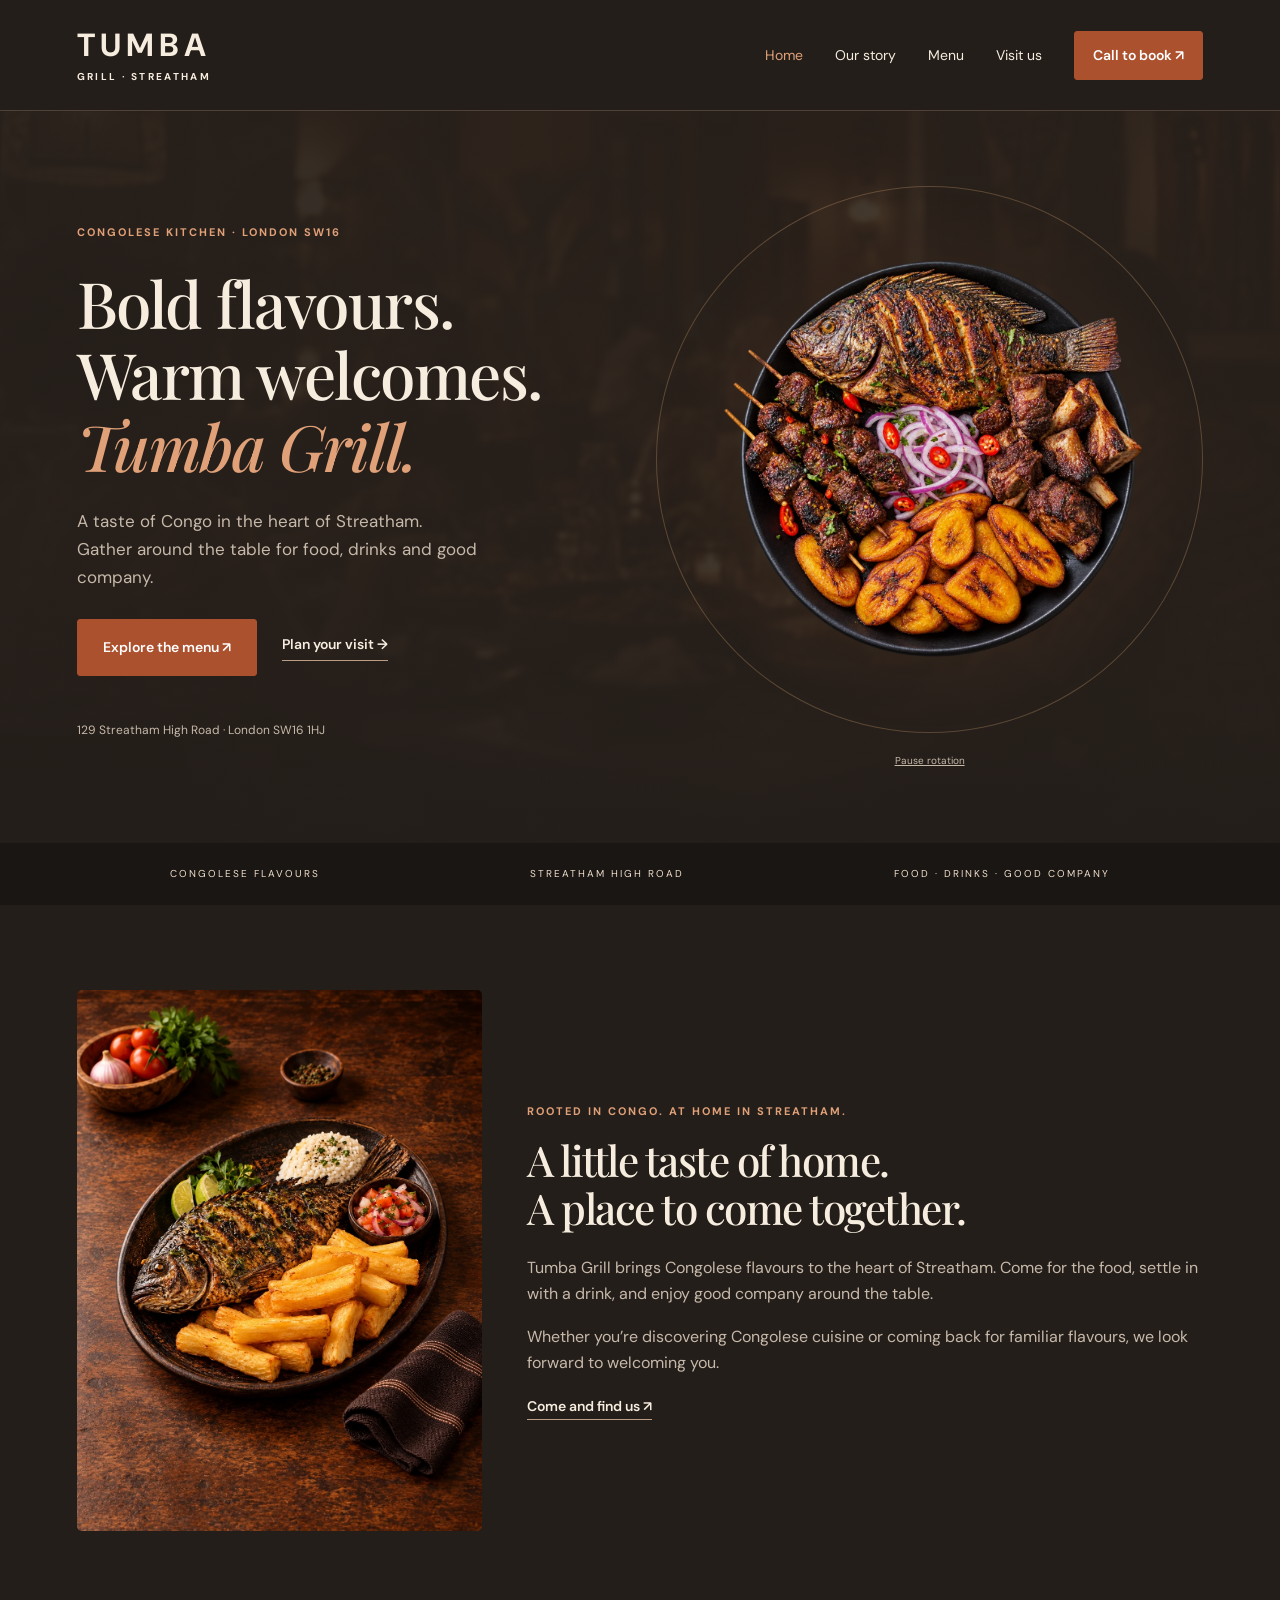
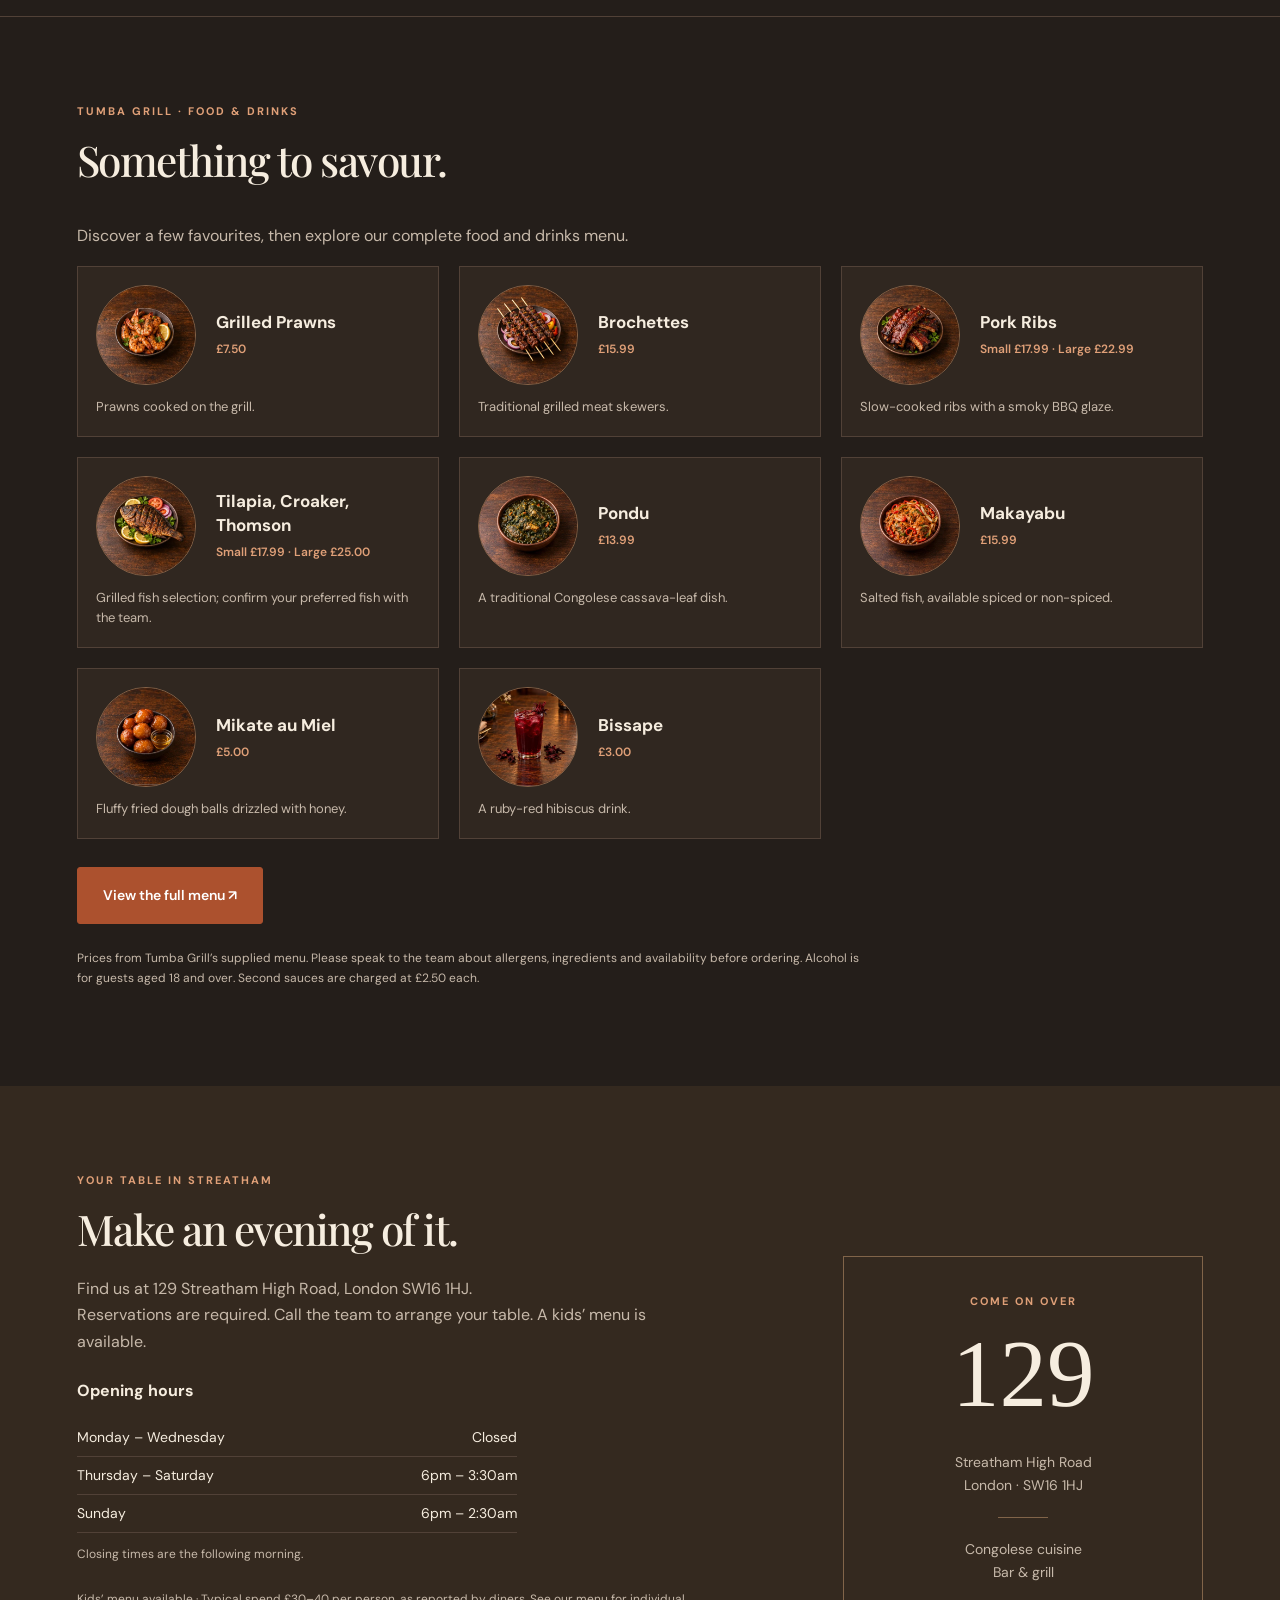
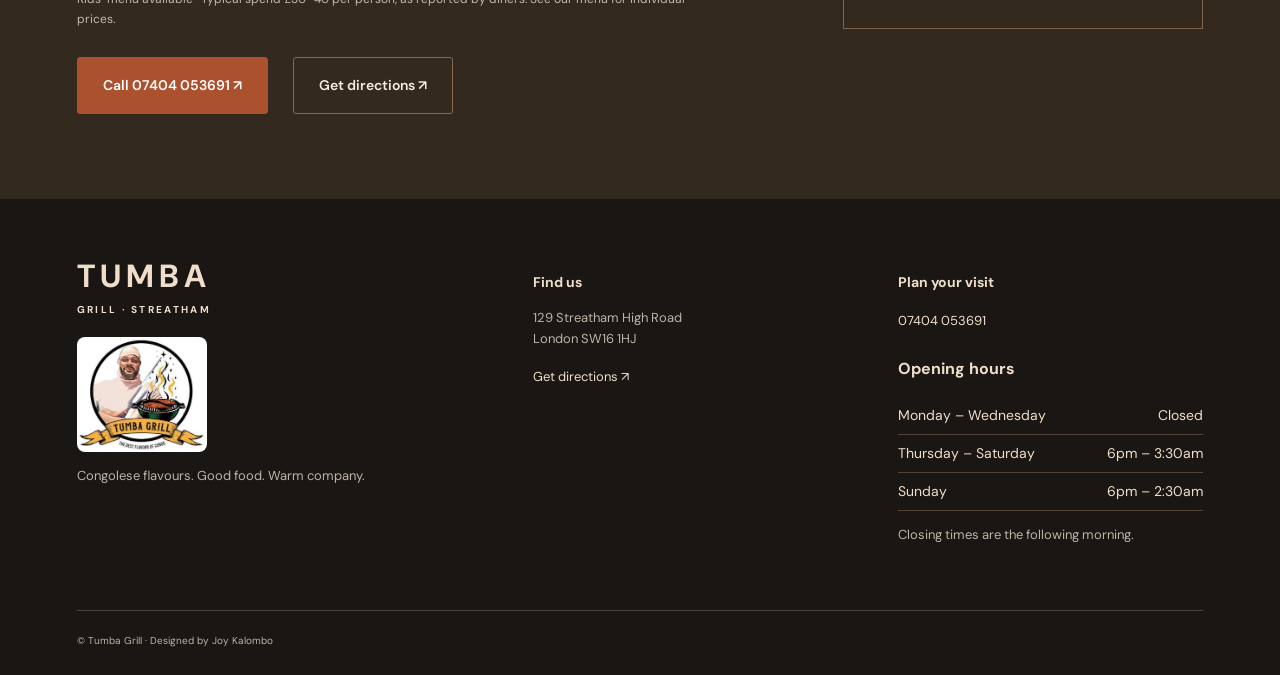
==== index.html @ a56406c3 "Update footer design credit to Joy Kalombo" ====
<!DOCTYPE html>
<html lang="en">
<head>
<meta charset="utf-8">
<meta name="viewport" content="width=device-width, initial-scale=1"><title>Tumba Grill | Congolese Restaurant in Streatham</title>
<meta name="description" content="Discover Tumba Grill, a Congolese restaurant and bar at 129 Streatham High Road, London SW16 1HJ. Explore food and drinks and plan your visit.">
<meta name="theme-color" content="#211f1b">
<link rel="stylesheet" href="css/tumba.css">
</head>
<body><a class="skip-link" href="#main">Skip to content</a>
<header><a class="brand" href="index.html">TUMBA<span>GRILL · STREATHAM</span></a><button class="nav-toggle" aria-label="Open navigation" aria-expanded="false" aria-controls="navigation">☰</button>
<nav id="navigation"><a aria-current="page" href="index.html">Home</a><a  href="about.html">Our story</a><a  href="menu.html">Menu</a><a  href="contact.html">Visit us</a><a class="button small" href="tel:+447404053691">Call to book ↗</a>
</nav>
</header>
<main id="main">
<section class="hero">
<div class="hero-copy">
<div class="eyebrow">CONGOLESE KITCHEN · LONDON SW16</div>
<h1>Bold flavours.<br>Warm welcomes.<br><em>Tumba Grill.</em>
</h1>
<p>A taste of Congo in the heart of Streatham.<br>Gather around the table for food, drinks and good company.</p>
<div class="actions"><a class="button" href="menu.html">Explore the menu ↗</a><a class="text-link" href="contact.html">Plan your visit →</a>
</div>
<div class="hero-address">129 Streatham High Road · London SW16 1HJ</div>
</div>
<figure class="hero-food">
<div class="platter-stage"><div class="food-halo"></div><img src="img/platter-centred.webp" width="1024" height="1024" fetchpriority="high" alt="Platter of Congolese grilled fish, meats and plantain"></div><button class="rotation-toggle" aria-pressed="false">Pause rotation</button>
</figure>
</section>
<div class="ribbon"><span>CONGOLESE FLAVOURS</span><span>STREATHAM HIGH ROAD</span><span>FOOD · DRINKS · GOOD COMPANY</span>
</div>
<section class="story section">

<figure class="restaurant-photo"><img src="img/fish-table-setting.webp" width="357" height="560" loading="lazy" alt="Grilled tilapia, cassava fries, rice and salad on a wooden table"></figure><div class="story-grid"><div class="eyebrow">ROOTED IN CONGO. AT HOME IN STREATHAM.</div>
<h2>A little taste of home.<br>A place to come together.</h2>
<div>
<p>Tumba Grill brings Congolese flavours to the heart of Streatham. Come for the food, settle in with a drink, and enjoy good company around the table.</p>
<p>Whether you’re discovering Congolese cuisine or coming back for familiar flavours, we look forward to welcoming you.</p><a class="text-link" href="contact.html">Come and find us ↗</a>
</div>
</div>
</section>
<section class="section" id="menu"><div class="section-top"><div><div class="eyebrow">TUMBA GRILL · FOOD & DRINKS</div><h2>Something to savour.</h2></div></div><p>Discover a few favourites, then explore our complete food and drinks menu.</p><div class="menu-grid"><article class="menu-card" data-category="food"><img class="menu-thumbnail" src="img/s0-0.webp" width="84" height="84" loading="lazy" alt="Grilled Prawns"><div class="dish-title"><h3>Grilled Prawns</h3><span>£7.50</span></div><p>Prawns cooked on the grill.</p></article><article class="menu-card" data-category="food"><img class="menu-thumbnail" src="img/s0-9.webp" width="84" height="84" loading="lazy" alt="Brochettes"><div class="dish-title"><h3>Brochettes</h3><span>£15.99</span></div><p>Traditional grilled meat skewers.</p></article><article class="menu-card" data-category="food"><img class="menu-thumbnail" src="img/s0-11.webp" width="84" height="84" loading="lazy" alt="Pork Ribs"><div class="dish-title"><h3>Pork Ribs</h3><span>Small £17.99 · Large £22.99</span></div><p>Slow-cooked ribs with a smoky BBQ glaze.</p></article><article class="menu-card" data-category="food"><img class="menu-thumbnail" src="img/s0-14.webp" width="84" height="84" loading="lazy" alt="Tilapia, Croaker, Thomson"><div class="dish-title"><h3>Tilapia, Croaker, Thomson</h3><span>Small £17.99 · Large £25.00</span></div><p>Grilled fish selection; confirm your preferred fish with the team.</p></article><article class="menu-card" data-category="food"><img class="menu-thumbnail" src="img/s1-4.webp" width="84" height="84" loading="lazy" alt="Pondu"><div class="dish-title"><h3>Pondu</h3><span>£13.99</span></div><p>A traditional Congolese cassava-leaf dish.</p></article><article class="menu-card" data-category="food"><img class="menu-thumbnail" src="img/s1-9.webp" width="84" height="84" loading="lazy" alt="Makayabu"><div class="dish-title"><h3>Makayabu</h3><span>£15.99</span></div><p>Salted fish, available spiced or non-spiced.</p></article><article class="menu-card" data-category="food"><img class="menu-thumbnail" src="img/s2-7.webp" width="84" height="84" loading="lazy" alt="Mikate au Miel"><div class="dish-title"><h3>Mikate au Miel</h3><span>£5.00</span></div><p>Fluffy fried dough balls drizzled with honey.</p></article><article class="menu-card" data-category="drinks"><img class="menu-thumbnail" src="img/menu-bissap.webp" width="84" height="84" loading="lazy" alt="Bissape"><div class="dish-title"><h3>Bissape</h3><span>£3.00</span></div><p>A ruby-red hibiscus drink.</p></article></div><div class="actions"><a class="button" href="menu.html">View the full menu ↗</a></div><p class="menu-note">Prices from Tumba Grill’s supplied menu. Please speak to the team about allergens, ingredients and availability before ordering. Alcohol is for guests aged 18 and over. Second sauces are charged at £2.50 each.</p></section>
<section class="visit section">
<div>
<div class="eyebrow">YOUR TABLE IN STREATHAM</div>
<h2>Make an evening of it.</h2>
<p>Find us at 129 Streatham High Road, London SW16 1HJ.<br>Reservations are required. Call the team to arrange your table. A kids’ menu is available.</p>
<div class="opening-hours"><h3>Opening hours</h3><dl><div><dt>Monday – Wednesday</dt><dd>Closed</dd></div><div><dt>Thursday – Saturday</dt><dd>6pm – 3:30am</dd></div><div><dt>Sunday</dt><dd>6pm – 2:30am</dd></div></dl><p class="hours-note">Closing times are the following morning.</p></div><p class="visit-details">Kids’ menu available · Typical spend £30–40 per person, as reported by diners. See our menu for individual prices.</p><div class="actions"><a class="button" href="tel:+447404053691">Call 07404 053691 ↗</a><a class="button outline" href="https://www.google.com/maps/search/?api=1&query=Tumba+Grill+129+Streatham+High+Road+London">Get directions ↗</a>
</div>
</div>
<div class="address-card"><span class="eyebrow">COME ON OVER</span><strong>129</strong>
<p>Streatham High Road<br>London · SW16 1HJ</p><span class="rule"></span>
<p>Congolese cuisine<br>Bar & grill</p>
</div>
</section>
</main>
<footer>
<div class="footer-grid">
<div><a class="brand" href="index.html">TUMBA<span>GRILL · STREATHAM</span></a>
<img class="restaurant-logo" src="img/tumba-logo.webp" width="150" height="134" loading="lazy" alt="Tumba Grill logo: the best flavour of Congo"><p>Congolese flavours. Good food. Warm company.</p>
</div>
<div>
<h3>Find us</h3>
<p>129 Streatham High Road<br>London SW16 1HJ</p><a href="https://www.google.com/maps/search/?api=1&query=Tumba+Grill+129+Streatham+High+Road+London">Get directions ↗</a>
</div>
<div>
<h3>Plan your visit</h3><a href="tel:+447404053691">07404 053691</a>
<div class="opening-hours"><h3>Opening hours</h3><dl><div><dt>Monday – Wednesday</dt><dd>Closed</dd></div><div><dt>Thursday – Saturday</dt><dd>6pm – 3:30am</dd></div><div><dt>Sunday</dt><dd>6pm – 2:30am</dd></div></dl><p class="hours-note">Closing times are the following morning.</p></div>
</div>
</div>
<div class="credits">© Tumba Grill · Designed by Joy Kalombo
</div>
</footer>
<script src="js/tumba.js" defer>
</script>
</body>
</html>
---- css/tumba.css ----
@import url('https://fonts.googleapis.com/css2?family=DM+Sans:wght@400;500;600;700&family=Playfair+Display:ital,wght@0,500;0,600;0,700;1,500&display=swap');
:root{--ink:#211f1b;--cream:#f7f2e9;--copper:#ac512e;--muted:#746b5f;--line:#ded5c7}*{box-sizing:border-box}body{margin:0;background:var(--cream);color:var(--ink);font-family:'DM Sans',sans-serif;font-size:16px;line-height:1.65}a{color:inherit;text-decoration:none}button{font:inherit;cursor:pointer}a:focus-visible,button:focus-visible{outline:3px solid #de9961;outline-offset:5px}header{display:flex;align-items:center;justify-content:space-between;max-width:1440px;margin:auto;padding:28px 6%;border-bottom:1px solid var(--line)}.brand{font-size:32px;font-weight:700;letter-spacing:5px;line-height:1.1}.brand span{display:block;font-size:10px;letter-spacing:2.3px;margin-top:8px}nav{display:flex;align-items:center;gap:32px}nav a{font-size:14px}nav a[aria-current],.text-link:hover{color:var(--copper)}.button{display:inline-flex;align-items:center;justify-content:center;background:var(--copper);color:white;padding:16px 25px;border:1px solid var(--copper);border-radius:3px;font-size:14px;font-weight:600;transition:background .2s,transform .2s}.button:hover{background:#873b20;transform:translateY(-2px)}.button.small{padding:12px 18px}.button.outline{background:transparent;border-color:#c8b6a1;color:inherit}.nav-toggle{display:none}.hero{max-width:1440px;margin:auto;padding:75px 6% 65px;display:grid;grid-template-columns:1fr 1fr;gap:32px;align-items:center;overflow:hidden}.eyebrow{font-size:11px;font-weight:700;letter-spacing:2px;color:var(--copper)}h1,h2{font-family:'Playfair Display',Georgia,serif;font-weight:500;line-height:1.12;letter-spacing:-1.5px}h1{font-size:clamp(44px,5vw,73px);margin:25px 0}h1 em{color:var(--copper);font-weight:500}h2{font-size:clamp(34px,3.3vw,48px);margin:16px 0 24px}h3{font-size:18px;line-height:1.4}p{color:var(--muted)}.hero-copy p{font-size:17px;max-width:460px}.actions{display:flex;gap:25px;align-items:center;flex-wrap:wrap;margin-top:28px}.text-link{font-size:14px;font-weight:600;border-bottom:1px solid #bd9c84;padding-bottom:4px}.hero-address{font-size:12px;color:var(--muted);margin-top:45px}.hero-food{position:relative;margin:0;text-align:center;isolation:isolate}.hero-food img{width:100%;height:auto;display:block;animation:rotate 110s linear infinite;filter:drop-shadow(0 20px 20px #241e1929)}.food-halo{position:absolute;z-index:-1;inset:10% 5%;border:1px solid #cfbaa0;border-radius:50%;background:radial-gradient(circle,#e9d7be88,transparent 70%)}figcaption{font-size:10px;color:var(--muted);margin-top:16px}.rotation-toggle{font-size:10px;color:var(--muted);background:none;border:0;text-decoration:underline;padding:8px}.paused img{animation-play-state:paused}.ribbon{background:var(--ink);color:#ecddc6;padding:23px 6%;display:flex;justify-content:space-around;gap:25px;font-size:10px;letter-spacing:2px}.section{max-width:1440px;margin:auto;padding:85px 6%}.story{border-bottom:1px solid var(--line)}.story-grid{display:grid;grid-template-columns:1fr 1fr;gap:70px;align-items:start;margin-top:18px}.story-grid p:first-child{margin-top:18px}.section-top{display:flex;justify-content:space-between;align-items:center;gap:24px}.filters{display:flex;gap:10px;margin:20px 0 30px;flex-wrap:wrap}.filters button{background:transparent;border:1px solid var(--line);padding:8px 22px;border-radius:30px;font-size:13px}.filters .selected{background:var(--ink);color:white;border-color:var(--ink)}.menu-grid{display:grid;grid-template-columns:repeat(3,1fr);gap:20px}.menu-card{border:1px solid var(--line);padding:28px;background:#fffaf2;min-height:190px}.dish-title{display:flex;align-items:baseline;justify-content:space-between;gap:15px}.dish-title span{color:var(--copper);font-weight:600;white-space:nowrap}.menu-card p{font-size:13px;margin:0}.menu-card .eyebrow{font-size:9px}.menu-note{font-size:12px;max-width:800px;margin-top:25px}.visit{background:#e9dfce;display:grid;grid-template-columns:1.5fr 1fr;gap:80px;align-items:center}.address-card{border:1px solid #b9a68c;padding:30px 40px;max-width:360px;text-align:center;justify-self:end;width:100%}.address-card strong{display:block;font-family:Georgia,serif;font-size:95px;font-weight:400;line-height:1.3}.address-card p{font-size:14px}.rule{display:block;width:50px;border-bottom:1px solid #b9a68c;margin:20px auto}.page-heading{padding-bottom:20px}.page-heading h1{max-width:800px}footer{background:var(--ink);color:var(--cream);padding:60px 6% 25px}.footer-grid{max-width:1268px;margin:auto;display:grid;grid-template-columns:1.3fr 1fr 1fr;gap:60px}.footer-grid p{color:#bdb4a6;font-size:13px}.footer-grid h3{font-size:14px}.footer-grid a:not(.brand){font-size:13px}.credits{max-width:1268px;margin:40px auto 0;border-top:1px solid #484238;padding-top:22px;font-size:10px;color:#bdb4a6}.credits a{text-decoration:underline}.skip-link{position:absolute;top:-100px;left:20px;background:white;padding:10px;z-index:10}.skip-link:focus{top:10px}[hidden]{display:none!important}@keyframes rotate{to{transform:rotate(360deg)}}@media(prefers-reduced-motion:reduce){.hero-food img{animation:none}.rotation-toggle{display:none}.button{transition:none}}@media(max-width:900px){header{padding:22px 5%;flex-wrap:wrap}.nav-toggle{display:block;background:none;border:1px solid var(--line);padding:4px 12px}nav{display:none;width:100%;flex-direction:column;align-items:stretch;gap:12px;padding-top:22px}nav.open{display:flex}.hero{padding:45px 6%;gap:12px}h1{font-size:48px}.menu-grid{grid-template-columns:repeat(2,1fr)}.story-grid{gap:30px}.visit{gap:30px}.footer-grid{gap:30px}}@media(max-width:600px){.hero{grid-template-columns:1fr}.hero-copy p{font-size:15px}h1{font-size:46px}.hero-food{max-width:390px;margin:25px auto 0}.hero-address{margin-top:28px}.section{padding:50px 6%}.story-grid,.visit,.footer-grid{grid-template-columns:1fr}.story-grid{gap:0}.menu-grid{grid-template-columns:1fr}.section-top{align-items:start;flex-direction:column;gap:0}.menu-card{min-height:160px}.ribbon{font-size:8px;letter-spacing:1px;gap:12px;flex-wrap:wrap;text-align:center}.address-card{justify-self:start;max-width:none}.actions{gap:18px}.footer-grid{gap:20px}.page-heading{padding-bottom:10px}}

/* Warm evening palette and subtle illustrative dining atmosphere. */
:root{--ink:#f6eddf;--cream:#241e1a;--copper:#e0a078;--muted:#c7b9aa;--line:#514137}
body{background:var(--cream);color:var(--ink)}
header{background:#241e1a}.hero{position:relative;isolation:isolate;background:#2a211b}
.hero::before{content:"";position:absolute;inset:0;z-index:-2;background:url('../img/dining-atmosphere.webp') center 48%/cover no-repeat;opacity:.16;filter:sepia(.35) blur(1px);pointer-events:none}
.hero::after{content:"";position:absolute;inset:0;z-index:-1;background:linear-gradient(90deg,rgba(36,30,26,.72),rgba(36,30,26,.24) 65%,rgba(36,30,26,.38)),linear-gradient(0deg,#241e1a 0%,transparent 35%);pointer-events:none}
.button{background:#ac512e;border-color:#ac512e}.button:hover{background:#c3653e}.button.outline{border-color:#87674f;background:transparent}
.food-halo{border-color:#a775493d;background:radial-gradient(circle,#ab65332b,transparent 70%)}
.hero-food img{filter:drop-shadow(0 20px 25px #0008)}
.ribbon,footer{background:#191613;color:#f0deca}.menu-card{background:#302720}.filters button{color:var(--ink)}.filters .selected{background:#b36540;border-color:#b36540;color:#fff}
.visit{background:#34291f}.address-card,.rule{border-color:#816449}.skip-link{background:#f6eddf;color:#241e1a}.nav-toggle{color:var(--ink)}
@media(max-width:600px){.hero::before{background-position:60% center;opacity:.13}.hero::after{background:linear-gradient(180deg,rgba(36,30,26,.66),rgba(36,30,26,.35) 60%,#241e1a)}}

/* Keep the plate and its ring on the same square centre, excluding captions. */
.platter-stage{position:relative;aspect-ratio:1;display:grid;place-items:center;width:100%;isolation:isolate}
.platter-stage .food-halo{inset:0;border:1px solid #bc936559;border-radius:50%}
.platter-stage img{width:88%;height:88%;object-fit:contain;filter:none;transform-origin:50% 50%}
.opening-hours{margin:25px 0}.opening-hours h3{font-size:16px}.opening-hours dl{margin:0;max-width:440px;font-size:14px}.opening-hours dl div{display:flex;justify-content:space-between;gap:20px;padding:7px 0;border-bottom:1px solid var(--line)}.opening-hours dd{margin:0;white-space:nowrap}.hours-note,.visit-details{font-size:12px}.restaurant-logo{display:block;width:130px;height:auto;border-radius:8px;margin-top:22px}.restaurant-photo{float:right;width:210px;margin:0 0 30px 35px}.restaurant-photo img{width:100%;height:260px;object-fit:cover;object-position:40% 30%;border-radius:5px}.story-grid{clear:both}.menu-thumbnail{width:84px;height:84px;object-fit:cover;border-radius:50%;margin-bottom:14px;border:1px solid #765741}.menu-card{padding:24px}.restaurant-photo figcaption{line-height:1.5}.story:after{content:"";display:block;clear:both}@media(max-width:600px){.restaurant-photo{float:none;width:100%;margin:25px 0}.restaurant-photo img{height:280px;object-position:center 30%}.opening-hours dl{font-size:12px}.platter-stage{width:100%}}
.story{display:grid;grid-template-columns:240px 1fr;gap:20px 45px;align-items:center}.story>.eyebrow{grid-column:2}.story>.restaurant-photo{grid-column:1;grid-row:1 / span 2;float:none;width:100%;margin:0}.story .restaurant-photo img{height:360px;object-fit:cover}.story .story-grid{grid-column:2;display:block;margin:0}.story:after{display:none}@media(max-width:600px){.story{display:block}.story>.restaurant-photo{margin:25px 0}.story .restaurant-photo img{height:340px}}

.menu-group{margin:35px 0}.menu-group-title{font-family:'Playfair Display',Georgia,serif;font-size:30px;color:var(--copper);padding-bottom:12px;border-bottom:1px solid var(--line)}.dish-title{display:block}.dish-title h3{margin:0 0 8px}.dish-title span{display:block;white-space:normal;font-size:13px;line-height:1.6;margin-bottom:12px}.menu-card{min-height:260px}.menu-thumbnail{display:block}
/* Compact menu cards with titles centred beside the food image. */
.menu-card{display:grid;grid-template-columns:76px minmax(0,1fr);grid-template-rows:auto auto;column-gap:22px;row-gap:12px;align-content:start;align-items:center;padding:18px;min-height:0}
.menu-card .menu-thumbnail{grid-column:1;grid-row:1;width:76px;height:76px;margin:0}
.menu-card .dish-title{grid-column:2;grid-row:1;align-self:center;min-width:0}
.menu-card .dish-title h3{margin:0 0 5px;font-size:17px}
.menu-card .dish-title span{margin:0;font-size:12px;line-height:1.5}
.menu-card>p{grid-column:1 / -1;grid-row:2;margin:0;line-height:1.6}
@media(max-width:1100px) and (min-width:901px){.menu-grid{grid-template-columns:repeat(2,1fr)}}
@media(max-width:600px){.menu-card{padding:16px;column-gap:20px;row-gap:10px}}
/* Larger circular frames with the full square food image safely inside. */
.menu-card{grid-template-columns:100px minmax(0,1fr);column-gap:20px}
.menu-card .menu-thumbnail{width:100px;height:100px;object-fit:contain;padding:16px;background:#241e1a;border-radius:50%;border:1px solid #876348}
@media(max-width:600px){.menu-card{grid-template-columns:96px minmax(0,1fr);column-gap:18px}.menu-card .menu-thumbnail{width:96px;height:96px;padding:15px}}
/* Show real tabletop right to the edge of each photographic circle. */
.menu-card .menu-thumbnail{object-fit:cover;padding:0;background:none}

/* Full table setting with no fixed-height crop. */
.story{grid-template-columns:minmax(240px,36%) minmax(0,1fr)}.story .restaurant-photo img{display:block;width:100%;height:auto;object-fit:contain;object-position:center}.hero-food .rotation-toggle{margin-top:12px}@media(max-width:600px){.story .restaurant-photo img{height:auto}}

.story>.restaurant-photo{grid-row:1}.story .story-grid{grid-row:1}
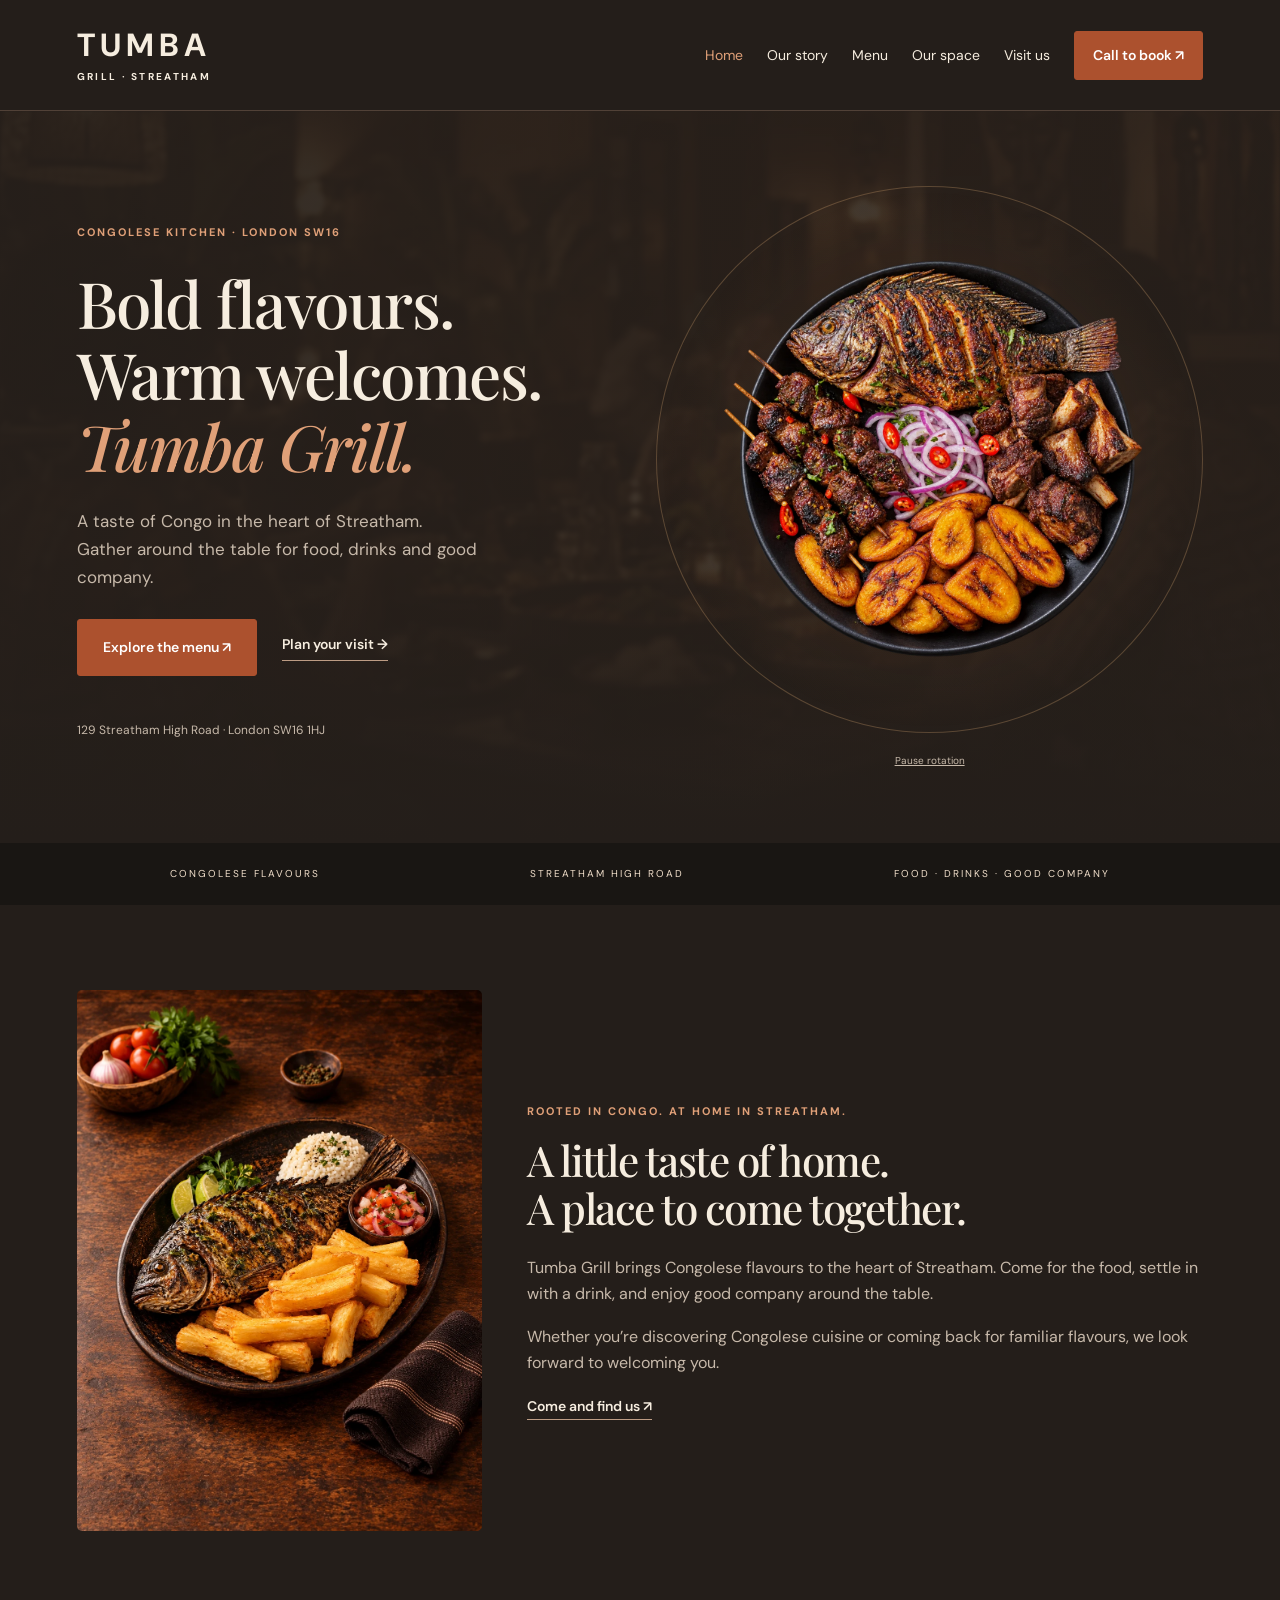
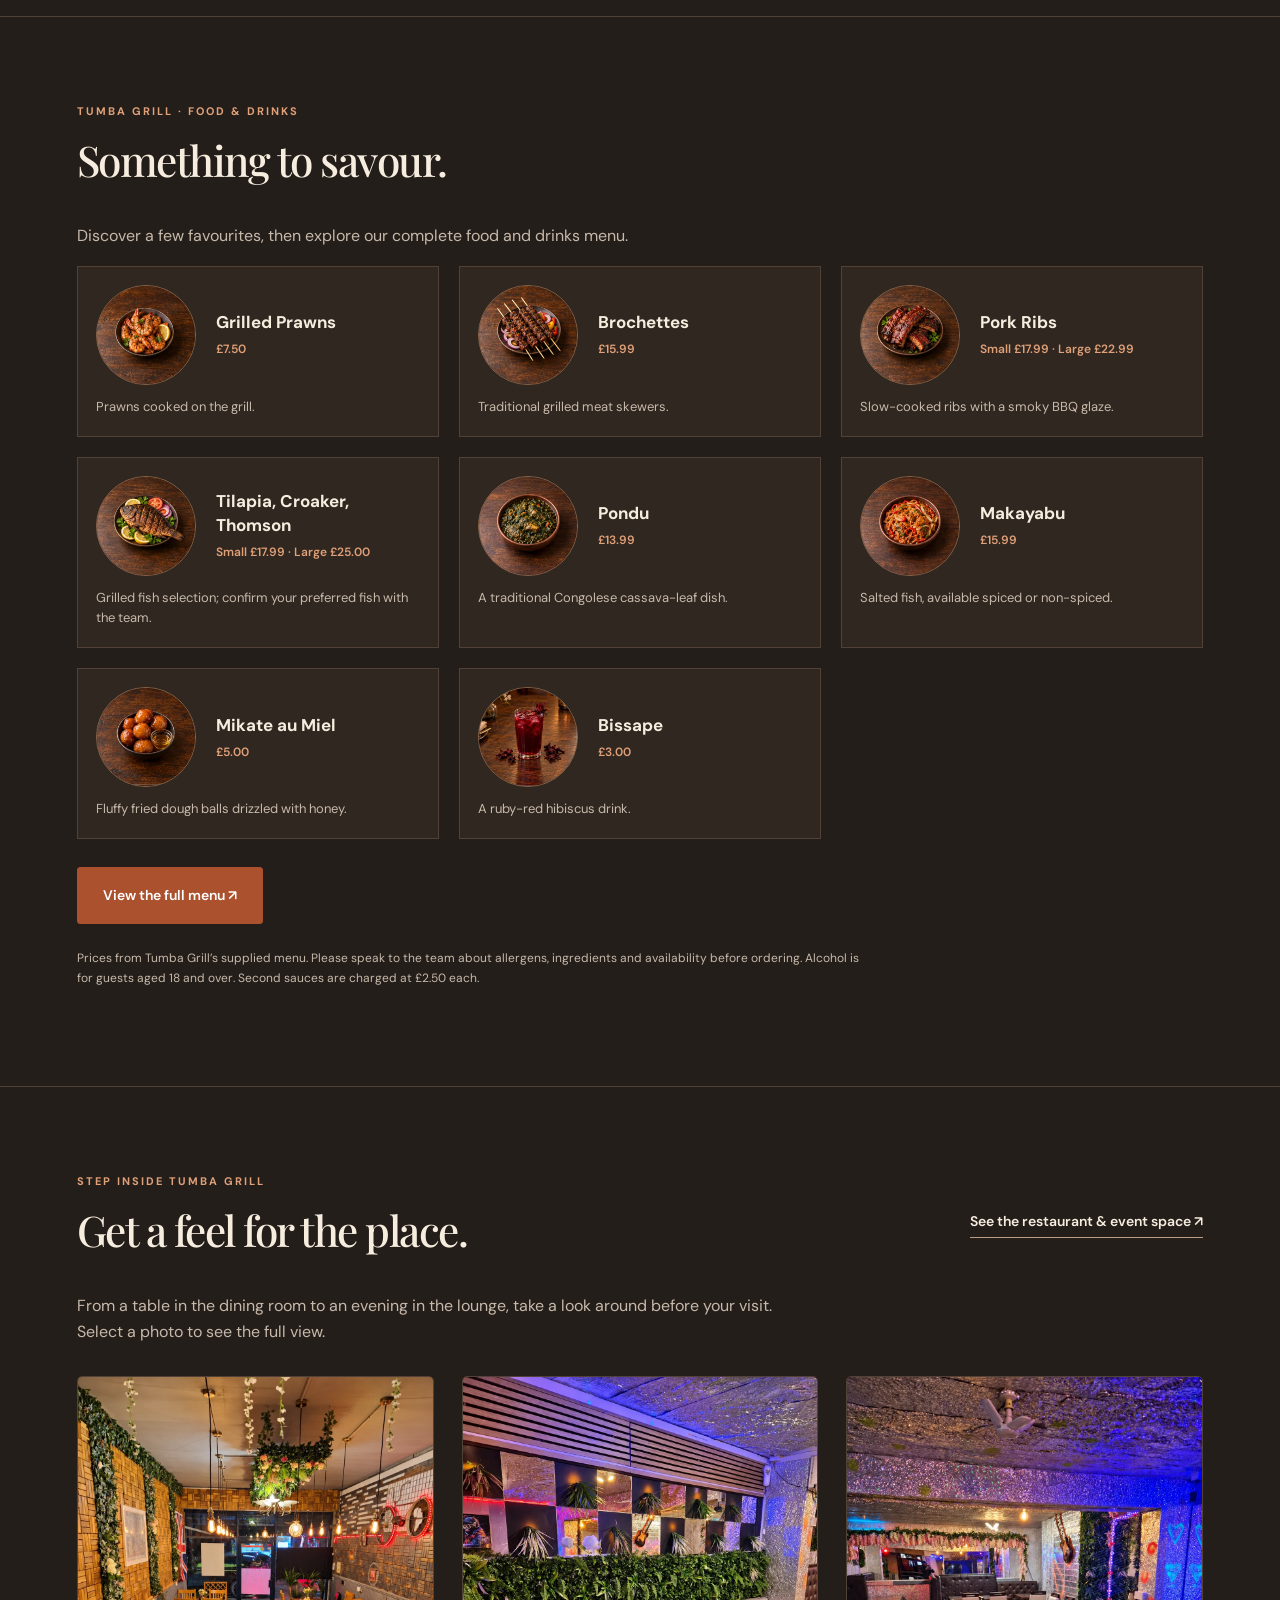
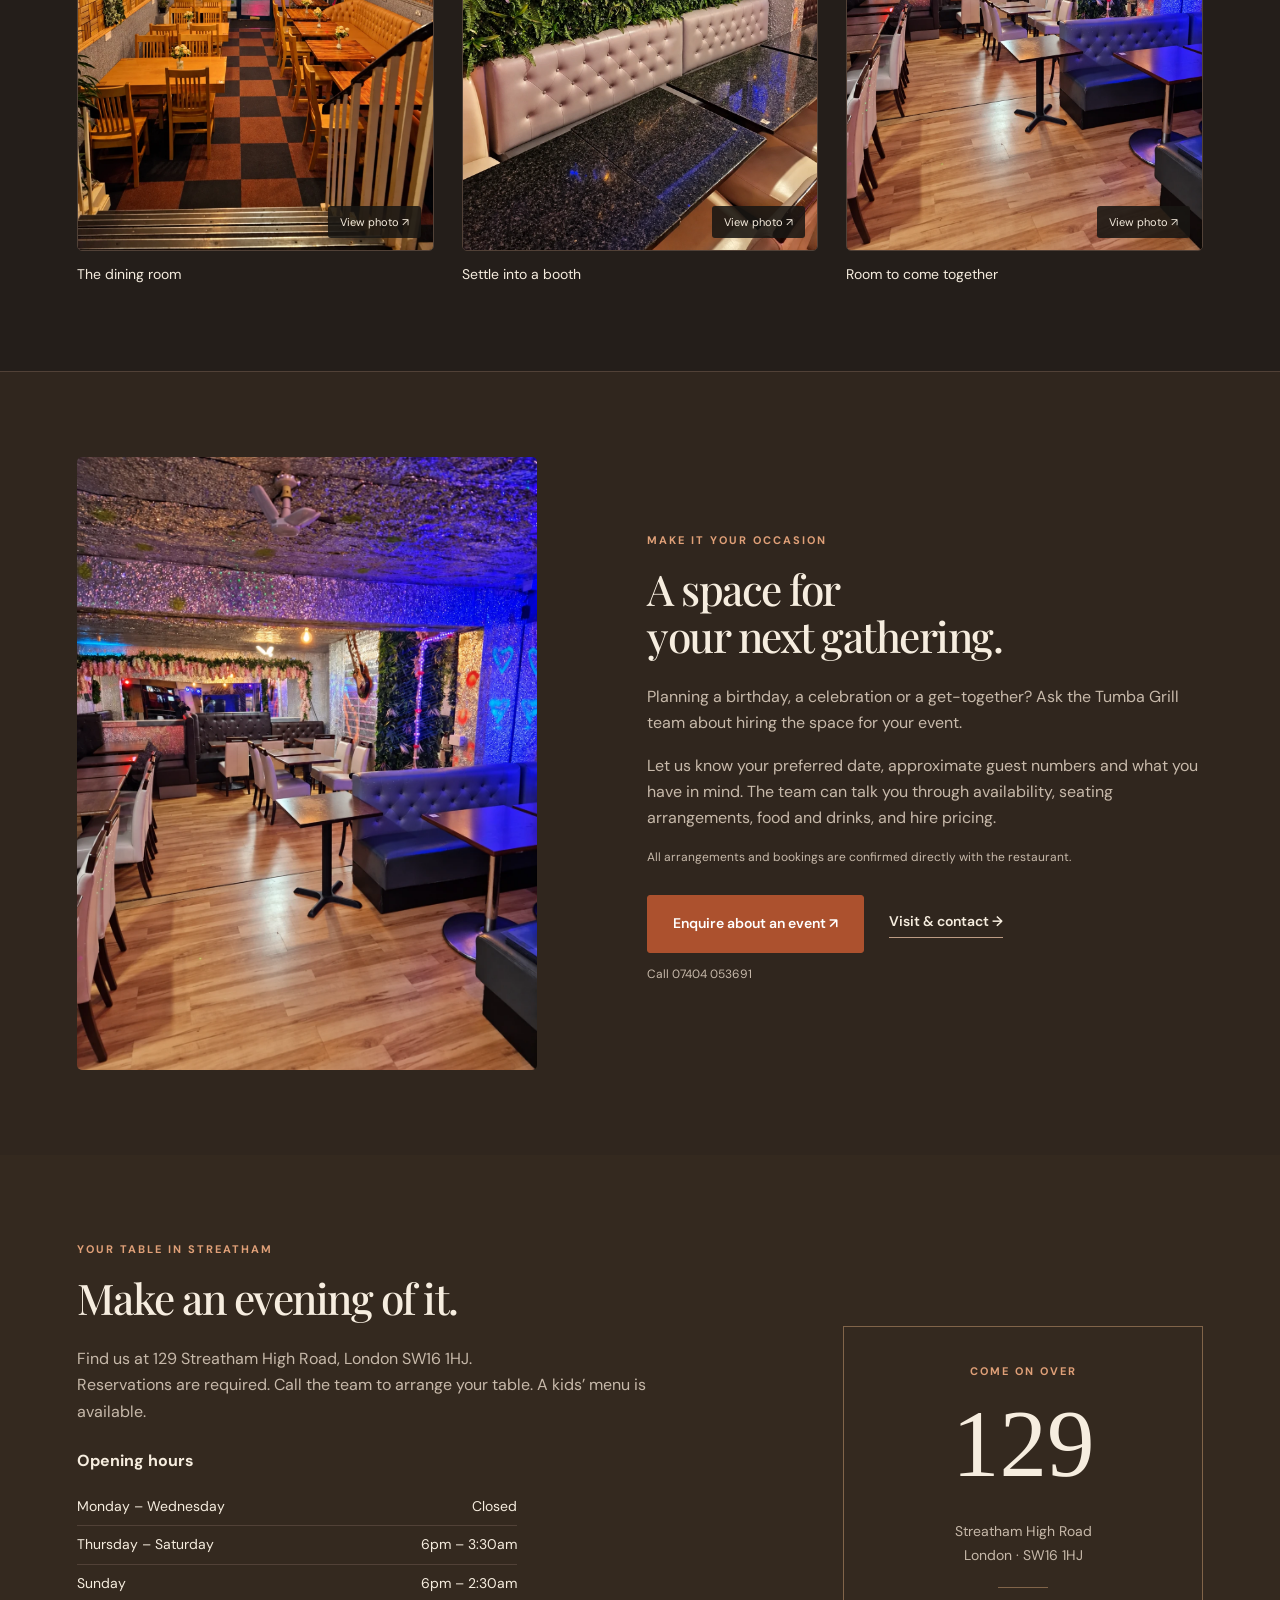
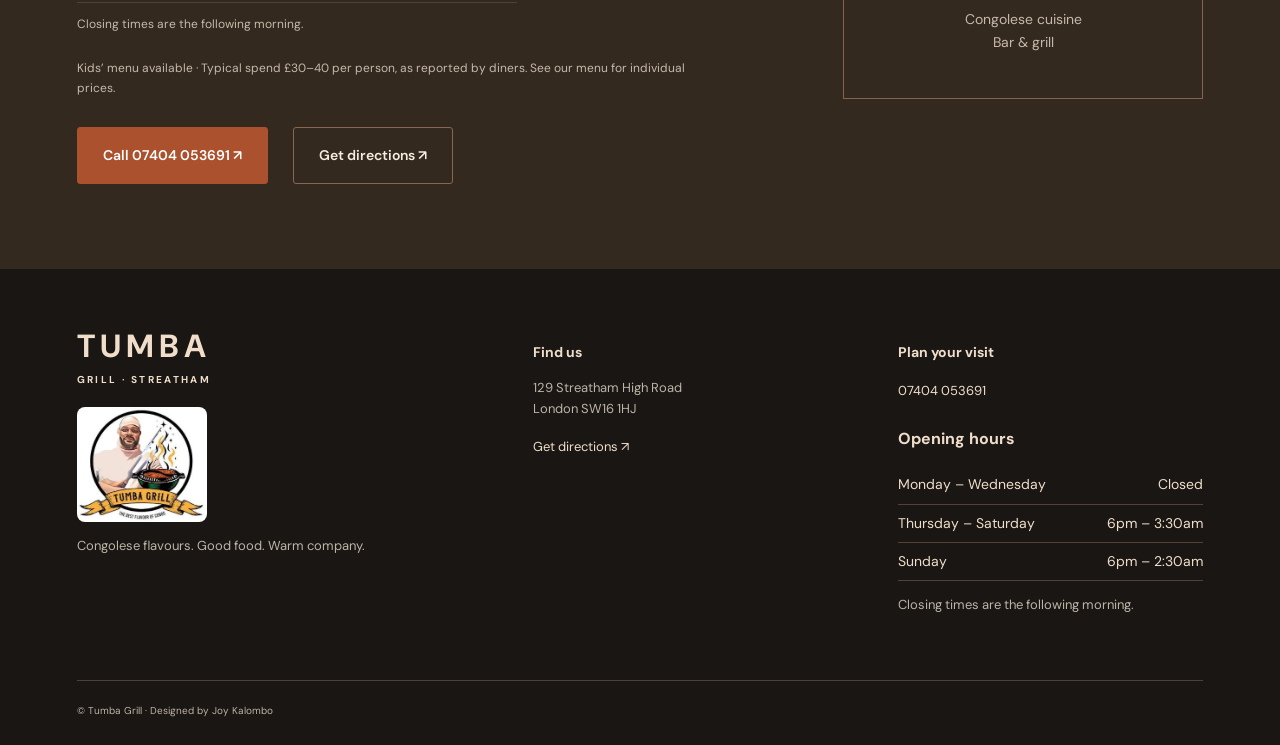
==== commit 778b3219: "Add real interior gallery and event-space enquiries" ====
--- a/index.html
+++ b/index.html
@@ -9,7 +9,7 @@
 </head>
 <body><a class="skip-link" href="#main">Skip to content</a>
 <header><a class="brand" href="index.html">TUMBA<span>GRILL · STREATHAM</span></a><button class="nav-toggle" aria-label="Open navigation" aria-expanded="false" aria-controls="navigation">☰</button>
-<nav id="navigation"><a aria-current="page" href="index.html">Home</a><a  href="about.html">Our story</a><a  href="menu.html">Menu</a><a  href="contact.html">Visit us</a><a class="button small" href="tel:+447404053691">Call to book ↗</a>
+<nav id="navigation"><a aria-current="page" href="index.html">Home</a><a  href="about.html">Our story</a><a  href="menu.html">Menu</a><a href="space.html">Our space</a><a  href="contact.html">Visit us</a><a class="button small" href="tel:+447404053691">Call to book ↗</a>
 </nav>
 </header>
 <main id="main">
@@ -40,7 +40,7 @@
 </div>
 </section>
 <section class="section" id="menu"><div class="section-top"><div><div class="eyebrow">TUMBA GRILL · FOOD & DRINKS</div><h2>Something to savour.</h2></div></div><p>Discover a few favourites, then explore our complete food and drinks menu.</p><div class="menu-grid"><article class="menu-card" data-category="food"><img class="menu-thumbnail" src="img/s0-0.webp" width="84" height="84" loading="lazy" alt="Grilled Prawns"><div class="dish-title"><h3>Grilled Prawns</h3><span>£7.50</span></div><p>Prawns cooked on the grill.</p></article><article class="menu-card" data-category="food"><img class="menu-thumbnail" src="img/s0-9.webp" width="84" height="84" loading="lazy" alt="Brochettes"><div class="dish-title"><h3>Brochettes</h3><span>£15.99</span></div><p>Traditional grilled meat skewers.</p></article><article class="menu-card" data-category="food"><img class="menu-thumbnail" src="img/s0-11.webp" width="84" height="84" loading="lazy" alt="Pork Ribs"><div class="dish-title"><h3>Pork Ribs</h3><span>Small £17.99 · Large £22.99</span></div><p>Slow-cooked ribs with a smoky BBQ glaze.</p></article><article class="menu-card" data-category="food"><img class="menu-thumbnail" src="img/s0-14.webp" width="84" height="84" loading="lazy" alt="Tilapia, Croaker, Thomson"><div class="dish-title"><h3>Tilapia, Croaker, Thomson</h3><span>Small £17.99 · Large £25.00</span></div><p>Grilled fish selection; confirm your preferred fish with the team.</p></article><article class="menu-card" data-category="food"><img class="menu-thumbnail" src="img/s1-4.webp" width="84" height="84" loading="lazy" alt="Pondu"><div class="dish-title"><h3>Pondu</h3><span>£13.99</span></div><p>A traditional Congolese cassava-leaf dish.</p></article><article class="menu-card" data-category="food"><img class="menu-thumbnail" src="img/s1-9.webp" width="84" height="84" loading="lazy" alt="Makayabu"><div class="dish-title"><h3>Makayabu</h3><span>£15.99</span></div><p>Salted fish, available spiced or non-spiced.</p></article><article class="menu-card" data-category="food"><img class="menu-thumbnail" src="img/s2-7.webp" width="84" height="84" loading="lazy" alt="Mikate au Miel"><div class="dish-title"><h3>Mikate au Miel</h3><span>£5.00</span></div><p>Fluffy fried dough balls drizzled with honey.</p></article><article class="menu-card" data-category="drinks"><img class="menu-thumbnail" src="img/menu-bissap.webp" width="84" height="84" loading="lazy" alt="Bissape"><div class="dish-title"><h3>Bissape</h3><span>£3.00</span></div><p>A ruby-red hibiscus drink.</p></article></div><div class="actions"><a class="button" href="menu.html">View the full menu ↗</a></div><p class="menu-note">Prices from Tumba Grill’s supplied menu. Please speak to the team about allergens, ingredients and availability before ordering. Alcohol is for guests aged 18 and over. Second sauces are charged at £2.50 each.</p></section>
-<section class="visit section">
+<section class="section venue-gallery" id="gallery"><div class="section-top"><div><div class="eyebrow">STEP INSIDE TUMBA GRILL</div><h2>Get a feel for the place.</h2></div><a class="text-link" href="space.html">See the restaurant & event space ↗</a></div><p class="gallery-intro">From a table in the dining room to an evening in the lounge, take a look around before your visit. Select a photo to see the full view.</p><div class="venue-grid"><figure class="venue-card"><a href="img/venue-dining.webp" data-photo="img/venue-dining.webp" data-caption="The dining room" aria-label="View photo: The dining room"><img src="img/venue-dining.webp" width="900" height="1200" loading="lazy" alt="Wooden tables, warm lighting and cushioned seating in the dining room."><span class="photo-open" aria-hidden="true">View photo ↗</span></a><figcaption>The dining room</figcaption></figure><figure class="venue-card"><a href="img/venue-booths.webp" data-photo="img/venue-booths.webp" data-caption="Settle into a booth" aria-label="View photo: Settle into a booth"><img src="img/venue-booths.webp" width="900" height="1200" loading="lazy" alt="Upholstered booth seating, greenery and table details."><span class="photo-open" aria-hidden="true">View photo ↗</span></a><figcaption>Settle into a booth</figcaption></figure><figure class="venue-card"><a href="img/venue-lounge.webp" data-photo="img/venue-lounge.webp" data-caption="Room to come together" aria-label="View photo: Room to come together"><img src="img/venue-lounge.webp" width="900" height="1200" loading="lazy" alt="A view of the lounge seating and tables."><span class="photo-open" aria-hidden="true">View photo ↗</span></a><figcaption>Room to come together</figcaption></figure></div></section><section class="section venue-events" id="events"><figure class="event-photo"><a href="img/venue-lounge.webp" data-photo="img/venue-lounge.webp" data-caption="The lounge space" aria-label="View the full lounge photo"><img src="img/venue-lounge.webp" width="900" height="1200" loading="lazy" alt="Lounge tables and upholstered seating at Tumba Grill"></a></figure><div><div class="eyebrow">MAKE IT YOUR OCCASION</div><h2>A space for<br>your next gathering.</h2><p>Planning a birthday, a celebration or a get-together? Ask the Tumba Grill team about hiring the space for your event.</p><p>Let us know your preferred date, approximate guest numbers and what you have in mind. The team can talk you through availability, seating arrangements, food and drinks, and hire pricing.</p><p class="event-note">All arrangements and bookings are confirmed directly with the restaurant.</p><div class="actions"><a class="button" href="tel:+447404053691">Enquire about an event ↗</a><a class="text-link" href="contact.html">Visit & contact →</a></div><p class="event-phone">Call 07404 053691</p></div></section><section class="visit section">
 <div>
 <div class="eyebrow">YOUR TABLE IN STREATHAM</div>
 <h2>Make an evening of it.</h2>
@@ -73,5 +73,5 @@
 </footer>
 <script src="js/tumba.js" defer>
 </script>
-</body>
+<dialog class="photo-dialog" aria-label="Restaurant photo viewer"><button class="photo-close" type="button" aria-label="Close photo">×</button><figure><img class="photo-full" alt=""><figcaption class="photo-caption"></figcaption></figure></dialog></body>
 </html>
--- a/css/tumba.css
+++ b/css/tumba.css
@@ -42,3 +42,6 @@
 .story{grid-template-columns:minmax(240px,36%) minmax(0,1fr)}.story .restaurant-photo img{display:block;width:100%;height:auto;object-fit:contain;object-position:center}.hero-food .rotation-toggle{margin-top:12px}@media(max-width:600px){.story .restaurant-photo img{height:auto}}
 
 .story>.restaurant-photo{grid-row:1}.story .story-grid{grid-row:1}
+
+/* Real venue photography and event enquiries. */
+.venue-gallery{border-top:1px solid var(--line)}.gallery-intro{max-width:740px;margin-bottom:30px}.venue-grid{display:grid;grid-template-columns:repeat(3,minmax(0,1fr));gap:28px}.venue-card{margin:0}.venue-card>a{display:block;position:relative;background:#191613;border:1px solid var(--line);border-radius:5px;overflow:hidden}.venue-card img{display:block;width:100%;height:auto;aspect-ratio:3/4;object-fit:contain}.photo-open{position:absolute;bottom:12px;right:12px;background:#191613de;color:#f6eddf;font-size:11px;padding:7px 12px;border-radius:3px}.venue-card figcaption{font-size:14px;color:var(--ink);margin-top:12px}.venue-events{display:grid;grid-template-columns:minmax(0,1fr) minmax(0,1.1fr);gap:65px;align-items:center;background:#30261e;border-top:1px solid var(--line)}.event-photo{margin:0;max-width:460px}.event-photo img{display:block;width:100%;height:auto;border-radius:5px}.event-note,.event-phone{font-size:12px}.photo-dialog{padding:45px 20px 20px;max-width:94vw;max-height:95vh;background:#191613;color:#f6eddf;border:1px solid #66503d;border-radius:8px;overflow:auto}.photo-dialog::backdrop{background:#000d}.photo-dialog figure{margin:0}.photo-full{display:block;max-width:85vw;max-height:77vh;width:auto;height:auto;object-fit:contain}.photo-dialog figcaption{text-align:center;font-size:13px;color:#e9dcca}.photo-close{position:absolute;right:10px;top:5px;border:0;background:none;color:#fff;font-size:30px;line-height:1;padding:5px 10px}header nav{gap:24px}@media(max-width:900px){.venue-grid{grid-template-columns:repeat(2,minmax(0,1fr));gap:22px}.venue-events{gap:30px}}@media(max-width:600px){.venue-grid{grid-template-columns:1fr;gap:25px}.venue-events{grid-template-columns:1fr}.event-photo{max-width:none}.photo-full{max-width:83vw}.photo-dialog{padding-left:12px;padding-right:12px}}
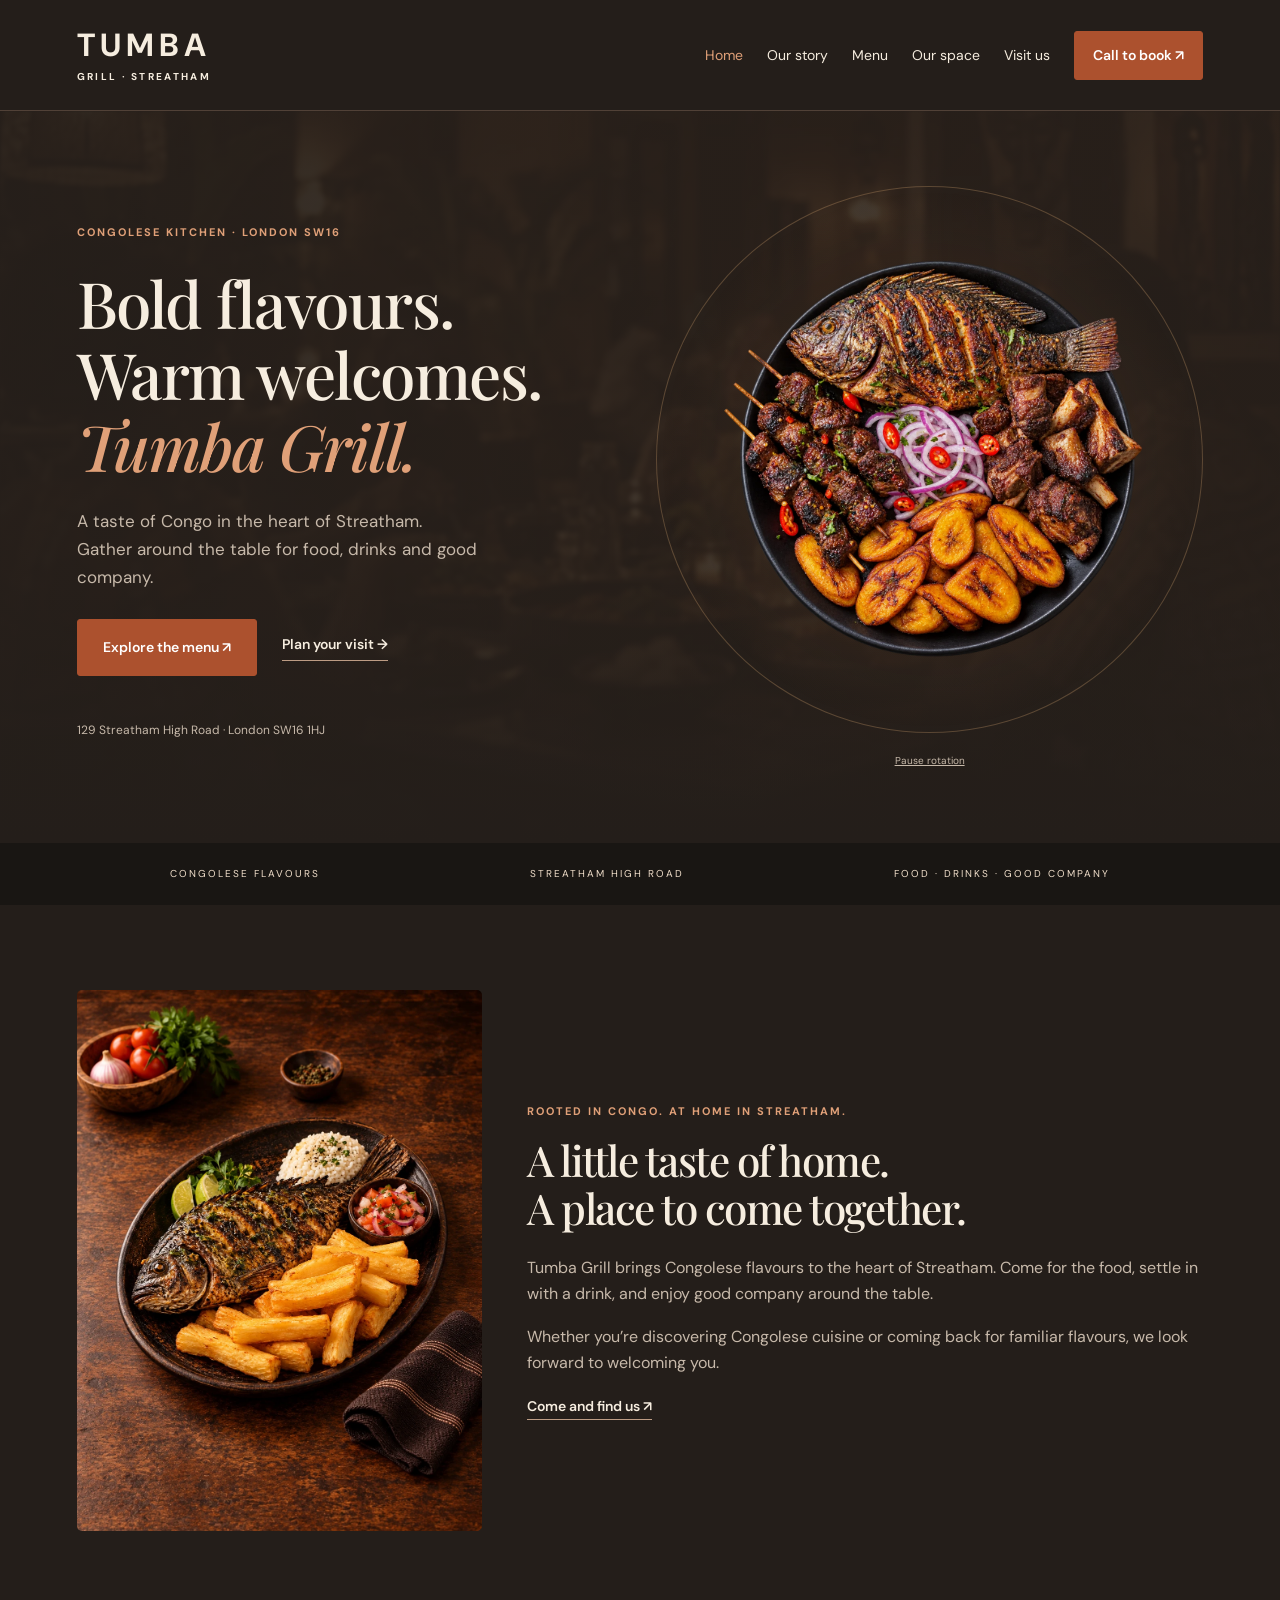
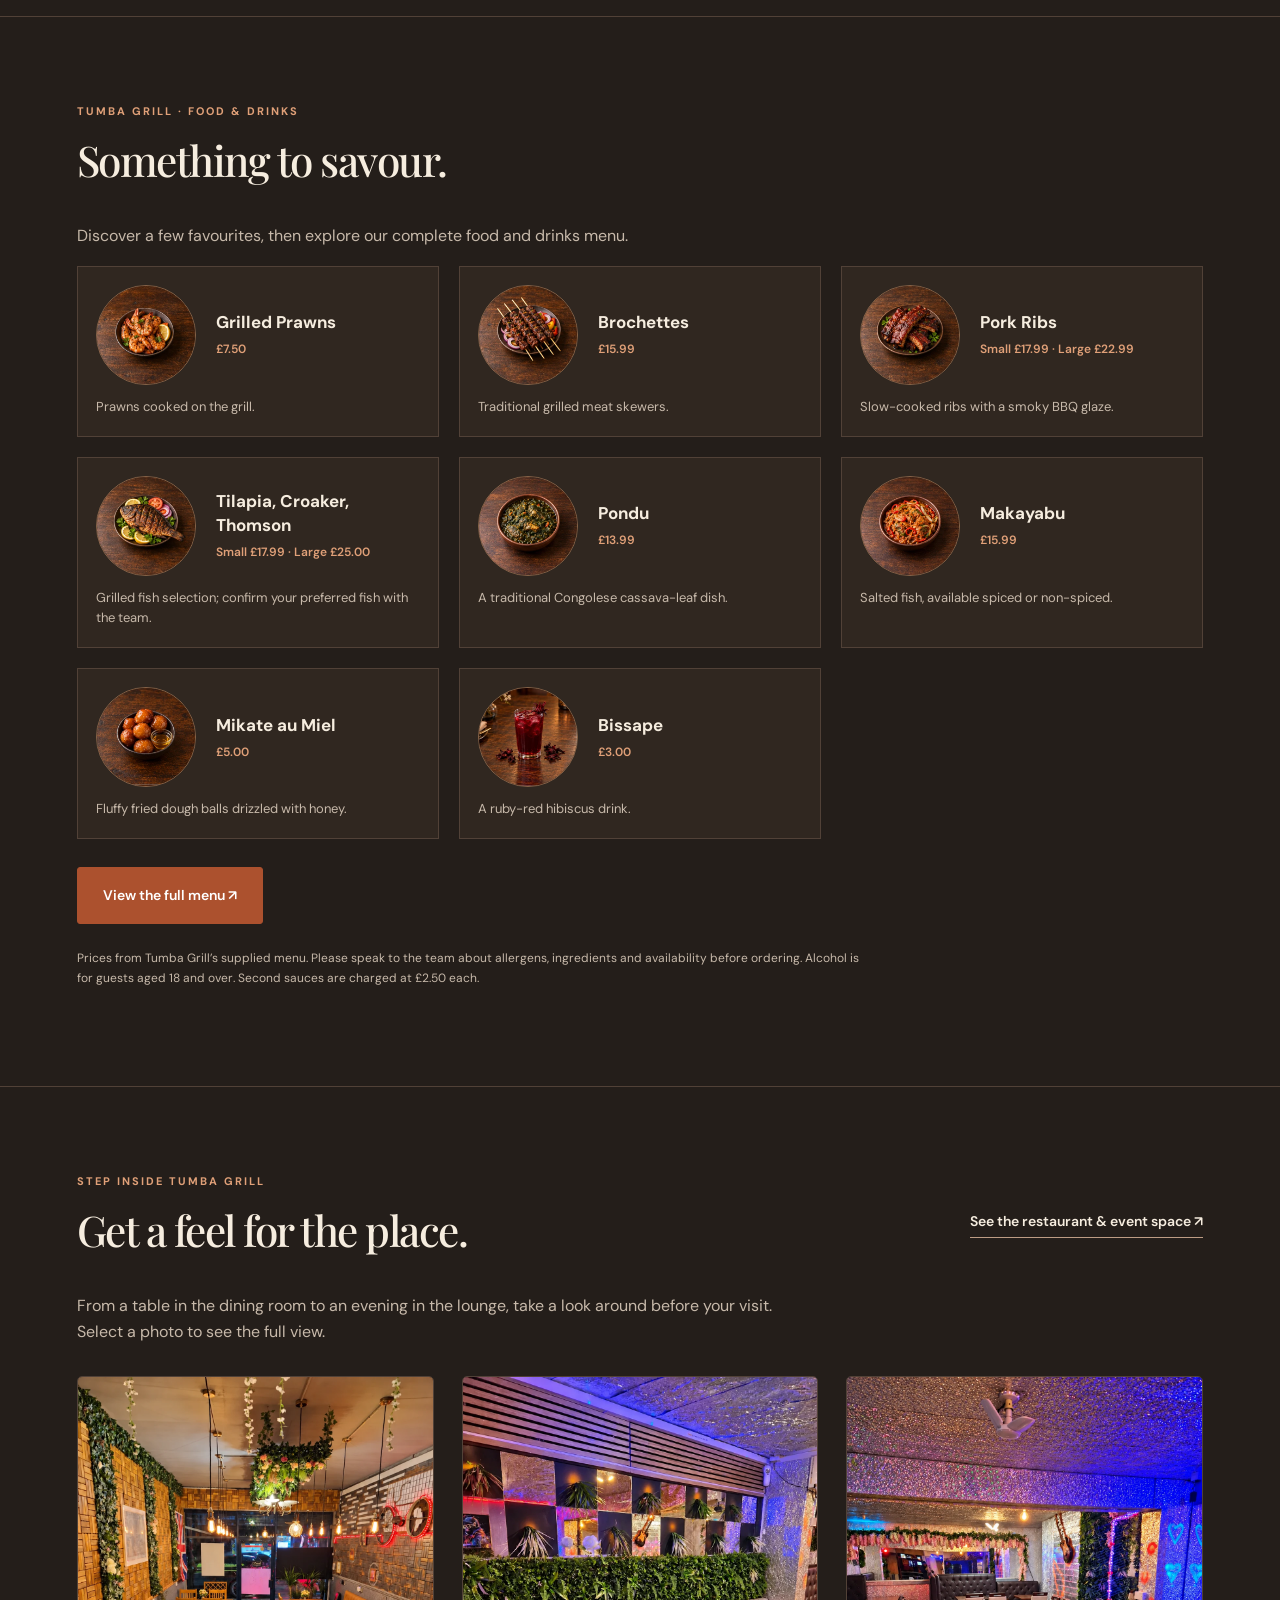
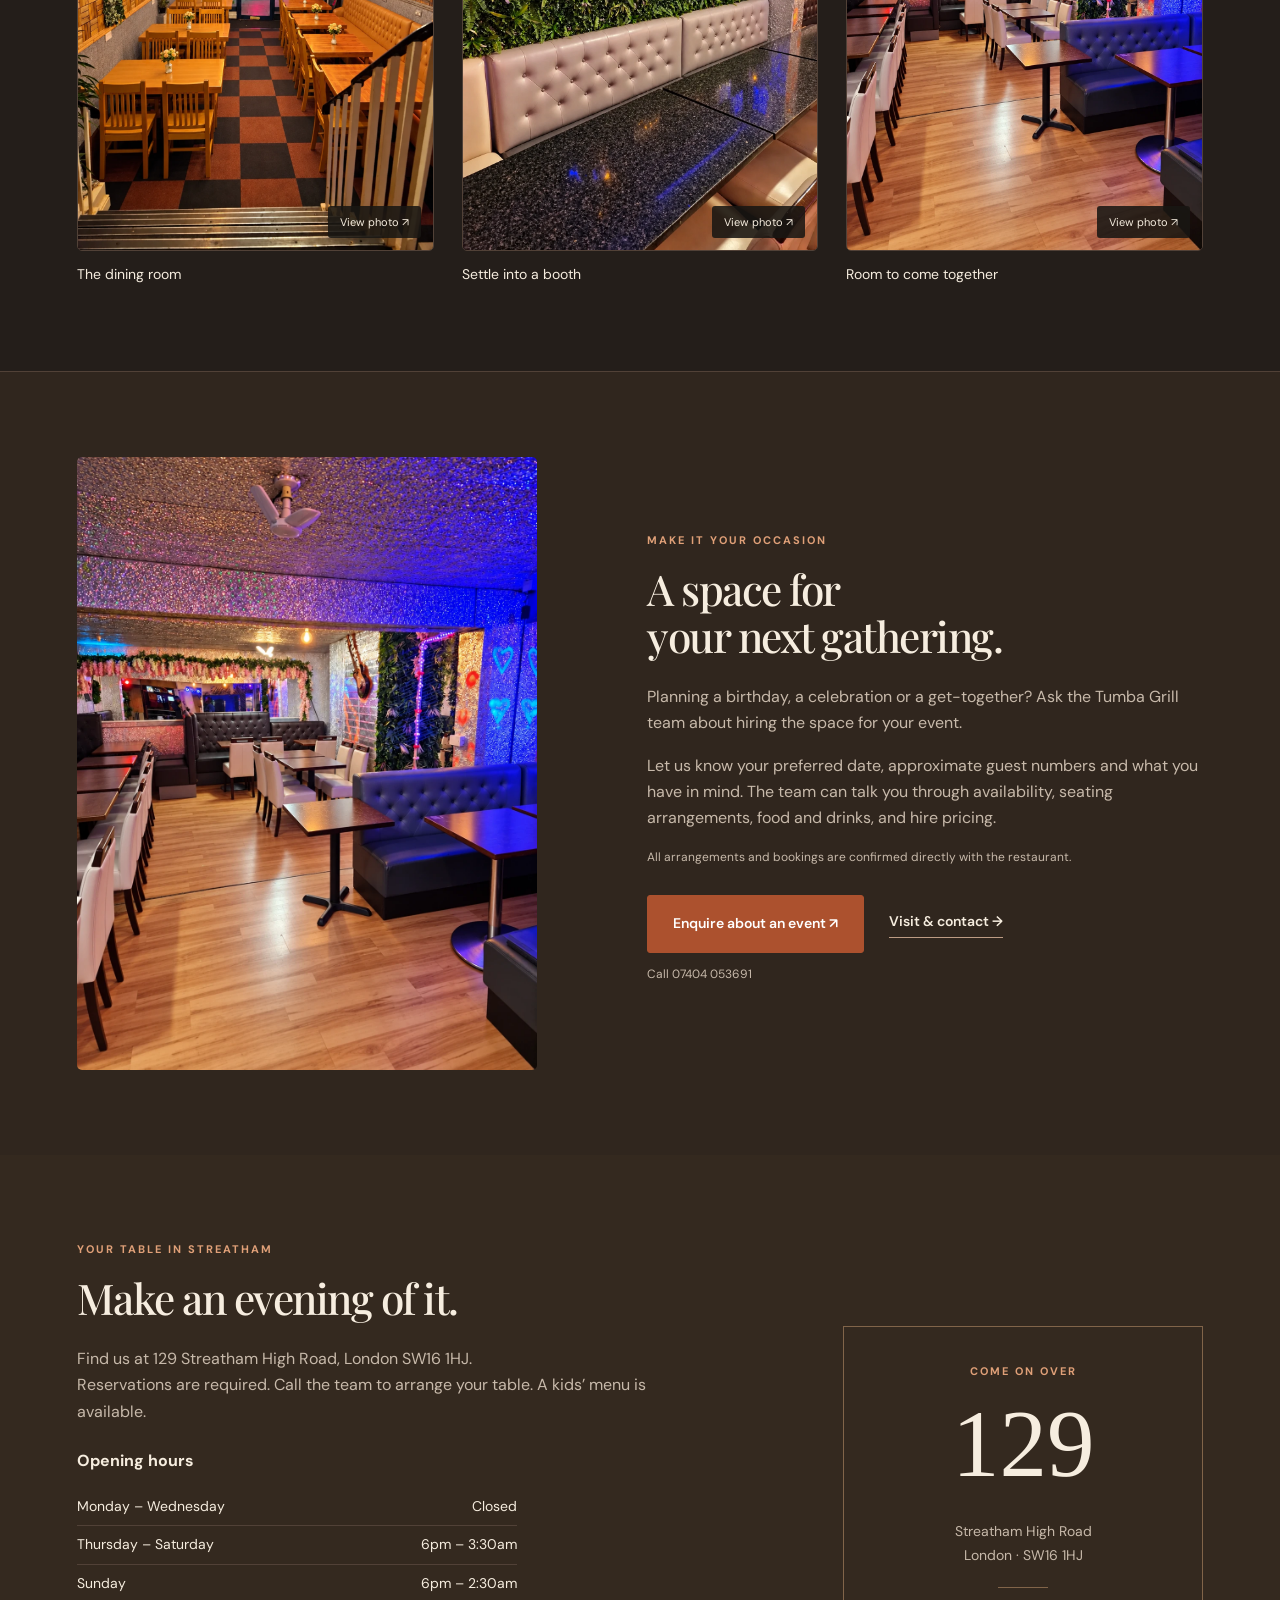
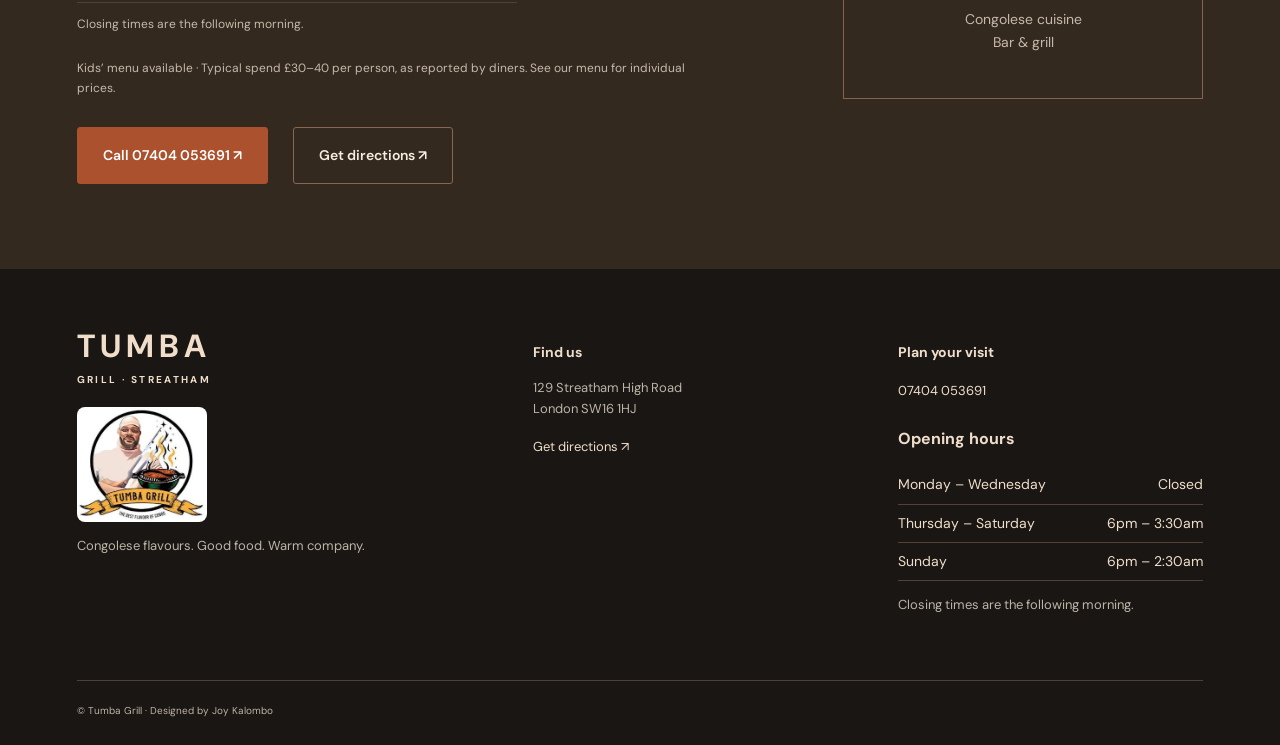
==== commit 424d1db0: "Polish interior photos with aligned seating and neater ceiling finish" ====
--- a/index.html
+++ b/index.html
@@ -40,7 +40,7 @@
 </div>
 </section>
 <section class="section" id="menu"><div class="section-top"><div><div class="eyebrow">TUMBA GRILL · FOOD & DRINKS</div><h2>Something to savour.</h2></div></div><p>Discover a few favourites, then explore our complete food and drinks menu.</p><div class="menu-grid"><article class="menu-card" data-category="food"><img class="menu-thumbnail" src="img/s0-0.webp" width="84" height="84" loading="lazy" alt="Grilled Prawns"><div class="dish-title"><h3>Grilled Prawns</h3><span>£7.50</span></div><p>Prawns cooked on the grill.</p></article><article class="menu-card" data-category="food"><img class="menu-thumbnail" src="img/s0-9.webp" width="84" height="84" loading="lazy" alt="Brochettes"><div class="dish-title"><h3>Brochettes</h3><span>£15.99</span></div><p>Traditional grilled meat skewers.</p></article><article class="menu-card" data-category="food"><img class="menu-thumbnail" src="img/s0-11.webp" width="84" height="84" loading="lazy" alt="Pork Ribs"><div class="dish-title"><h3>Pork Ribs</h3><span>Small £17.99 · Large £22.99</span></div><p>Slow-cooked ribs with a smoky BBQ glaze.</p></article><article class="menu-card" data-category="food"><img class="menu-thumbnail" src="img/s0-14.webp" width="84" height="84" loading="lazy" alt="Tilapia, Croaker, Thomson"><div class="dish-title"><h3>Tilapia, Croaker, Thomson</h3><span>Small £17.99 · Large £25.00</span></div><p>Grilled fish selection; confirm your preferred fish with the team.</p></article><article class="menu-card" data-category="food"><img class="menu-thumbnail" src="img/s1-4.webp" width="84" height="84" loading="lazy" alt="Pondu"><div class="dish-title"><h3>Pondu</h3><span>£13.99</span></div><p>A traditional Congolese cassava-leaf dish.</p></article><article class="menu-card" data-category="food"><img class="menu-thumbnail" src="img/s1-9.webp" width="84" height="84" loading="lazy" alt="Makayabu"><div class="dish-title"><h3>Makayabu</h3><span>£15.99</span></div><p>Salted fish, available spiced or non-spiced.</p></article><article class="menu-card" data-category="food"><img class="menu-thumbnail" src="img/s2-7.webp" width="84" height="84" loading="lazy" alt="Mikate au Miel"><div class="dish-title"><h3>Mikate au Miel</h3><span>£5.00</span></div><p>Fluffy fried dough balls drizzled with honey.</p></article><article class="menu-card" data-category="drinks"><img class="menu-thumbnail" src="img/menu-bissap.webp" width="84" height="84" loading="lazy" alt="Bissape"><div class="dish-title"><h3>Bissape</h3><span>£3.00</span></div><p>A ruby-red hibiscus drink.</p></article></div><div class="actions"><a class="button" href="menu.html">View the full menu ↗</a></div><p class="menu-note">Prices from Tumba Grill’s supplied menu. Please speak to the team about allergens, ingredients and availability before ordering. Alcohol is for guests aged 18 and over. Second sauces are charged at £2.50 each.</p></section>
-<section class="section venue-gallery" id="gallery"><div class="section-top"><div><div class="eyebrow">STEP INSIDE TUMBA GRILL</div><h2>Get a feel for the place.</h2></div><a class="text-link" href="space.html">See the restaurant & event space ↗</a></div><p class="gallery-intro">From a table in the dining room to an evening in the lounge, take a look around before your visit. Select a photo to see the full view.</p><div class="venue-grid"><figure class="venue-card"><a href="img/venue-dining.webp" data-photo="img/venue-dining.webp" data-caption="The dining room" aria-label="View photo: The dining room"><img src="img/venue-dining.webp" width="900" height="1200" loading="lazy" alt="Wooden tables, warm lighting and cushioned seating in the dining room."><span class="photo-open" aria-hidden="true">View photo ↗</span></a><figcaption>The dining room</figcaption></figure><figure class="venue-card"><a href="img/venue-booths.webp" data-photo="img/venue-booths.webp" data-caption="Settle into a booth" aria-label="View photo: Settle into a booth"><img src="img/venue-booths.webp" width="900" height="1200" loading="lazy" alt="Upholstered booth seating, greenery and table details."><span class="photo-open" aria-hidden="true">View photo ↗</span></a><figcaption>Settle into a booth</figcaption></figure><figure class="venue-card"><a href="img/venue-lounge.webp" data-photo="img/venue-lounge.webp" data-caption="Room to come together" aria-label="View photo: Room to come together"><img src="img/venue-lounge.webp" width="900" height="1200" loading="lazy" alt="A view of the lounge seating and tables."><span class="photo-open" aria-hidden="true">View photo ↗</span></a><figcaption>Room to come together</figcaption></figure></div></section><section class="section venue-events" id="events"><figure class="event-photo"><a href="img/venue-lounge.webp" data-photo="img/venue-lounge.webp" data-caption="The lounge space" aria-label="View the full lounge photo"><img src="img/venue-lounge.webp" width="900" height="1200" loading="lazy" alt="Lounge tables and upholstered seating at Tumba Grill"></a></figure><div><div class="eyebrow">MAKE IT YOUR OCCASION</div><h2>A space for<br>your next gathering.</h2><p>Planning a birthday, a celebration or a get-together? Ask the Tumba Grill team about hiring the space for your event.</p><p>Let us know your preferred date, approximate guest numbers and what you have in mind. The team can talk you through availability, seating arrangements, food and drinks, and hire pricing.</p><p class="event-note">All arrangements and bookings are confirmed directly with the restaurant.</p><div class="actions"><a class="button" href="tel:+447404053691">Enquire about an event ↗</a><a class="text-link" href="contact.html">Visit & contact →</a></div><p class="event-phone">Call 07404 053691</p></div></section><section class="visit section">
+<section class="section venue-gallery" id="gallery"><div class="section-top"><div><div class="eyebrow">STEP INSIDE TUMBA GRILL</div><h2>Get a feel for the place.</h2></div><a class="text-link" href="space.html">See the restaurant & event space ↗</a></div><p class="gallery-intro">From a table in the dining room to an evening in the lounge, take a look around before your visit. Select a photo to see the full view.</p><div class="venue-grid"><figure class="venue-card"><a href="img/venue-dining-tidy.webp" data-photo="img/venue-dining-tidy.webp" data-caption="The dining room" aria-label="View photo: The dining room"><img src="img/venue-dining-tidy.webp" width="900" height="1200" loading="lazy" alt="Wooden tables, warm lighting and cushioned seating in the dining room."><span class="photo-open" aria-hidden="true">View photo ↗</span></a><figcaption>The dining room</figcaption></figure><figure class="venue-card"><a href="img/venue-booths-tidy.webp" data-photo="img/venue-booths-tidy.webp" data-caption="Settle into a booth" aria-label="View photo: Settle into a booth"><img src="img/venue-booths-tidy.webp" width="900" height="1200" loading="lazy" alt="Upholstered booth seating, greenery and table details."><span class="photo-open" aria-hidden="true">View photo ↗</span></a><figcaption>Settle into a booth</figcaption></figure><figure class="venue-card"><a href="img/venue-lounge-tidy.webp" data-photo="img/venue-lounge-tidy.webp" data-caption="Room to come together" aria-label="View photo: Room to come together"><img src="img/venue-lounge-tidy.webp" width="900" height="1200" loading="lazy" alt="A view of the lounge seating and tables."><span class="photo-open" aria-hidden="true">View photo ↗</span></a><figcaption>Room to come together</figcaption></figure></div></section><section class="section venue-events" id="events"><figure class="event-photo"><a href="img/venue-lounge-tidy.webp" data-photo="img/venue-lounge-tidy.webp" data-caption="The lounge space" aria-label="View the full lounge photo"><img src="img/venue-lounge-tidy.webp" width="900" height="1200" loading="lazy" alt="Lounge tables and upholstered seating at Tumba Grill"></a></figure><div><div class="eyebrow">MAKE IT YOUR OCCASION</div><h2>A space for<br>your next gathering.</h2><p>Planning a birthday, a celebration or a get-together? Ask the Tumba Grill team about hiring the space for your event.</p><p>Let us know your preferred date, approximate guest numbers and what you have in mind. The team can talk you through availability, seating arrangements, food and drinks, and hire pricing.</p><p class="event-note">All arrangements and bookings are confirmed directly with the restaurant.</p><div class="actions"><a class="button" href="tel:+447404053691">Enquire about an event ↗</a><a class="text-link" href="contact.html">Visit & contact →</a></div><p class="event-phone">Call 07404 053691</p></div></section><section class="visit section">
 <div>
 <div class="eyebrow">YOUR TABLE IN STREATHAM</div>
 <h2>Make an evening of it.</h2>
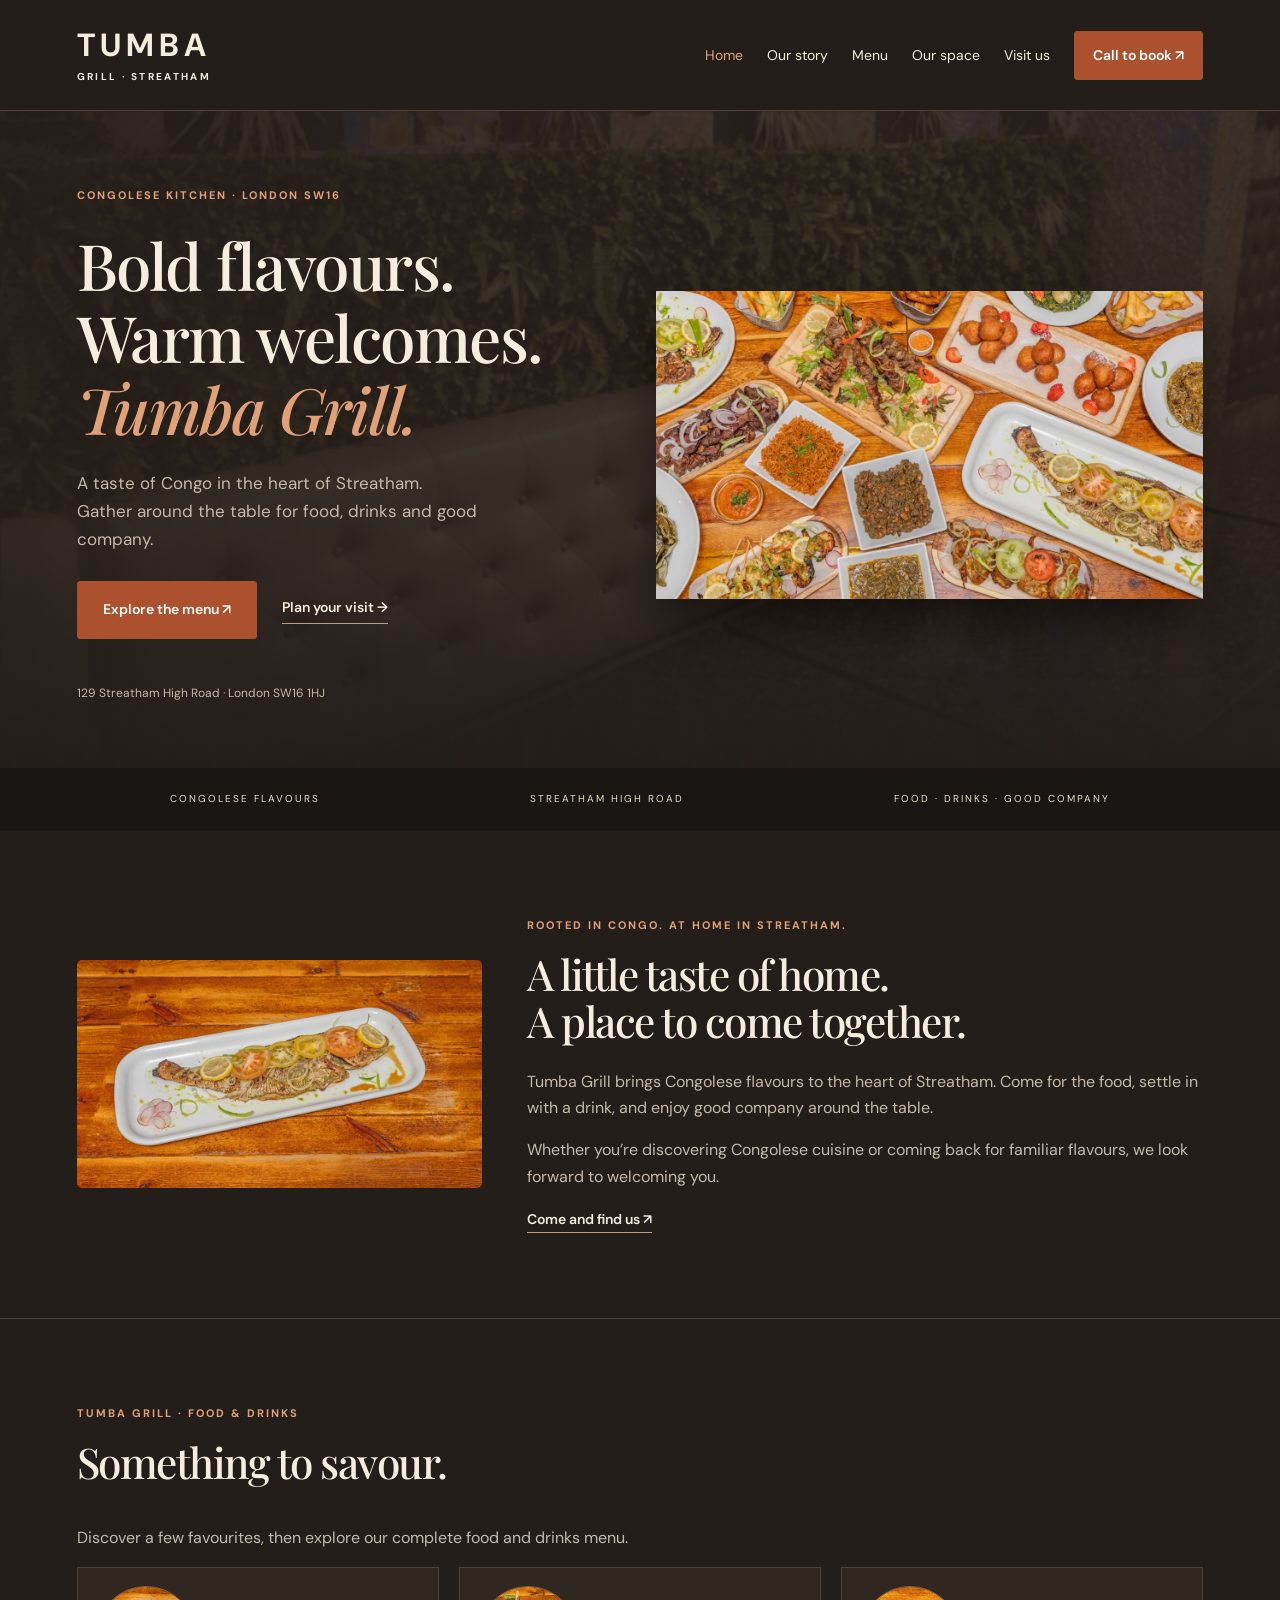
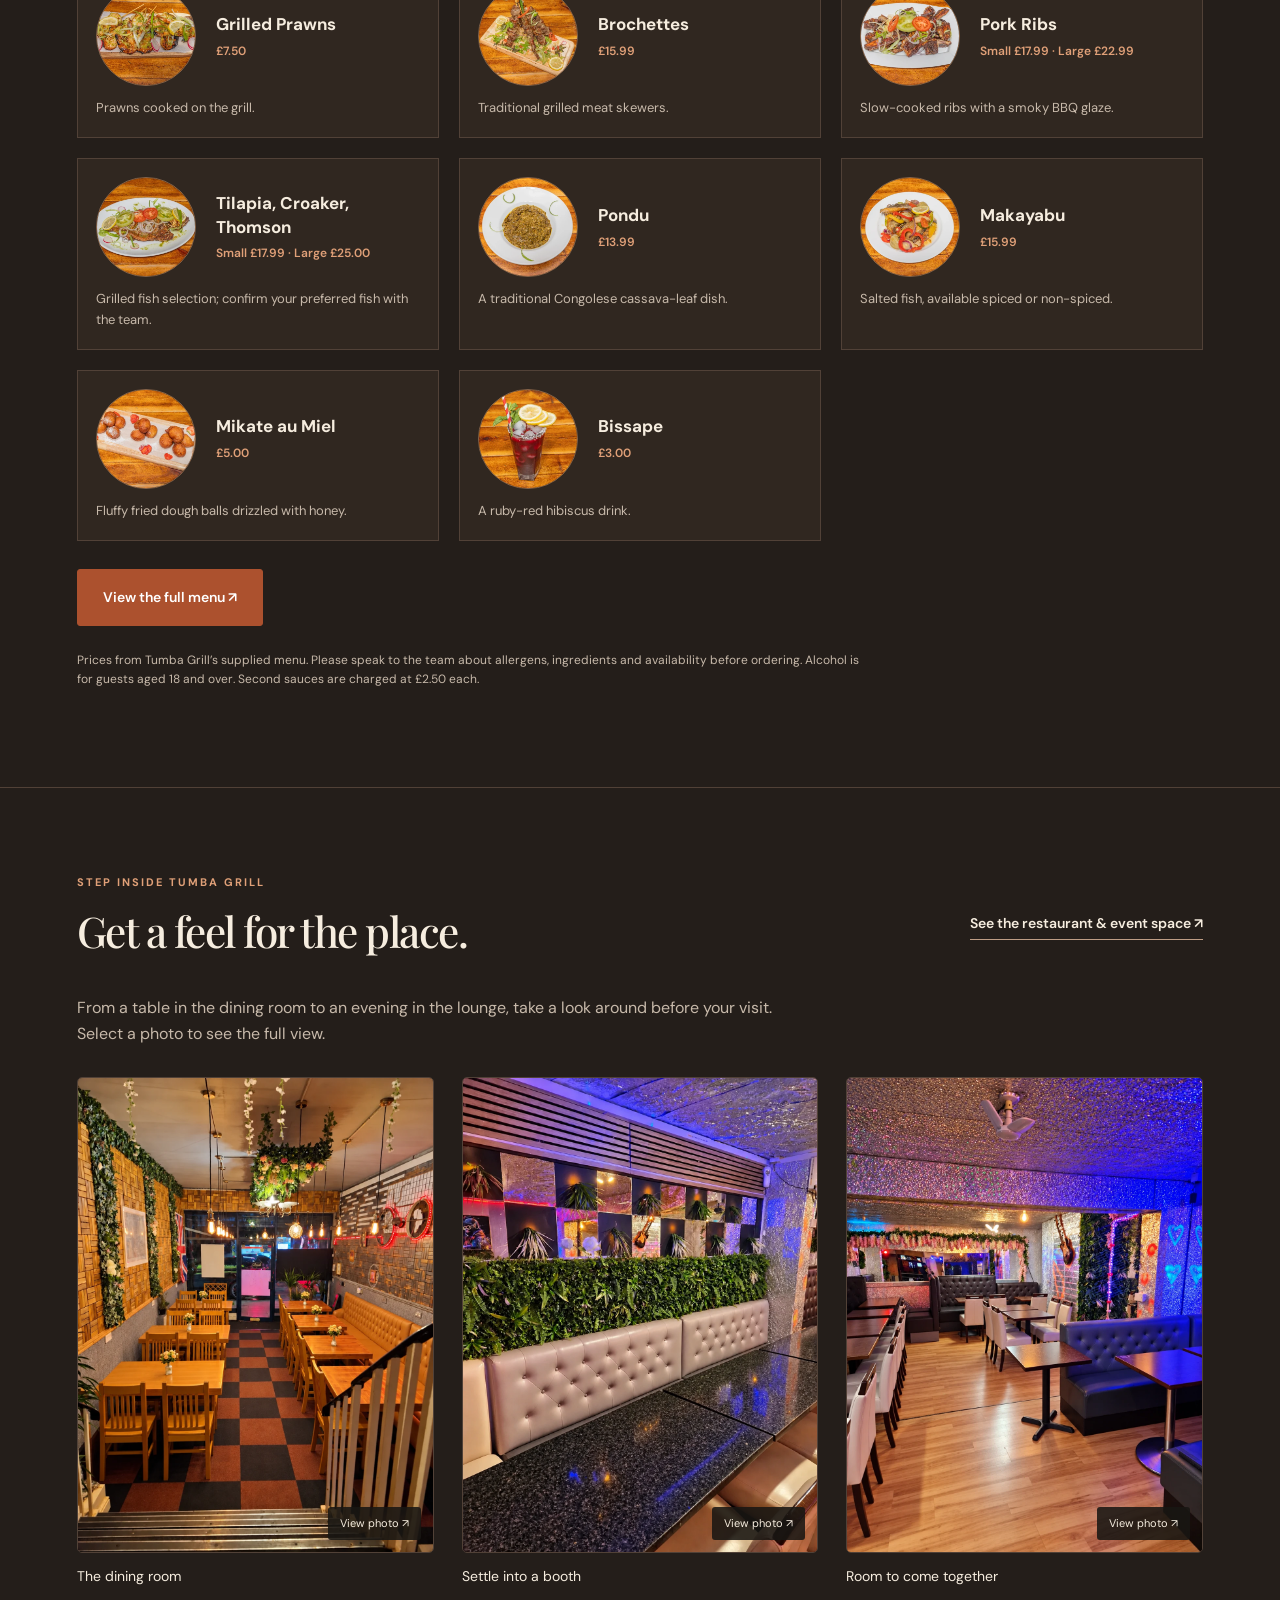
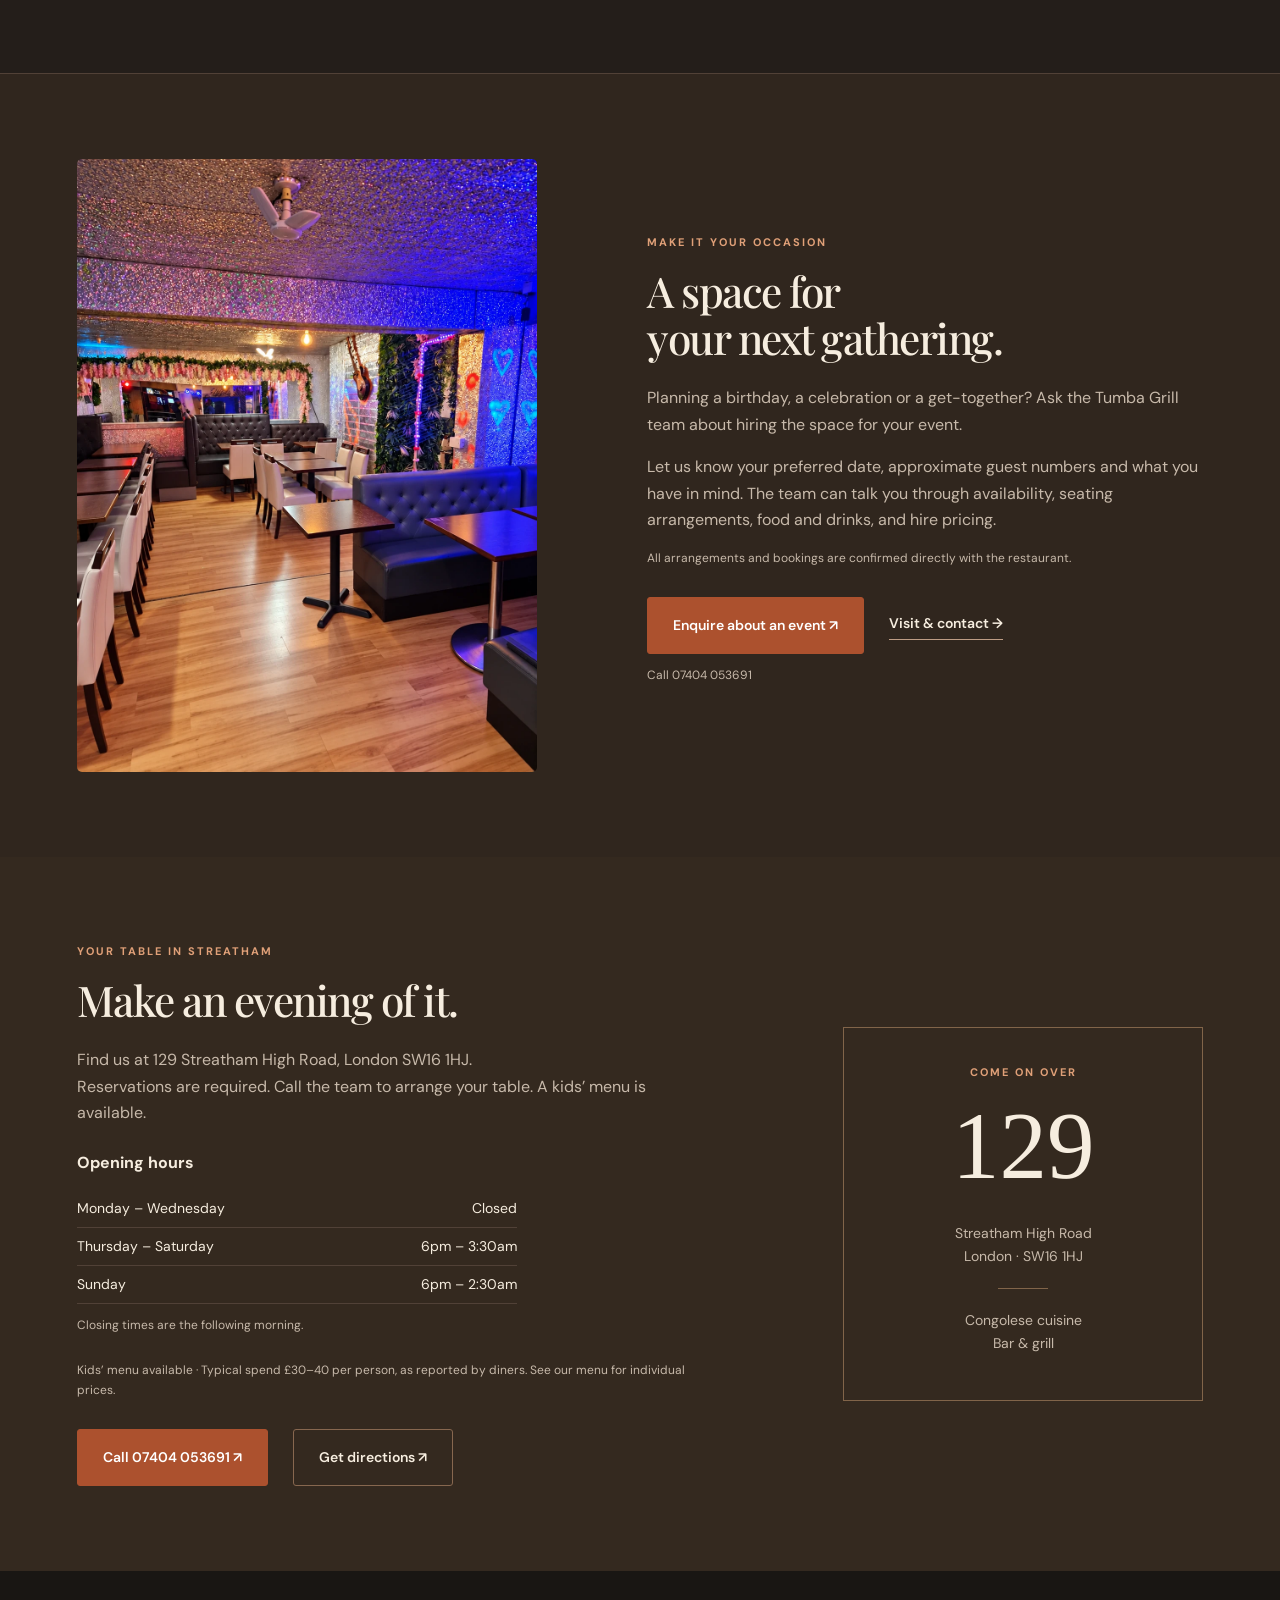
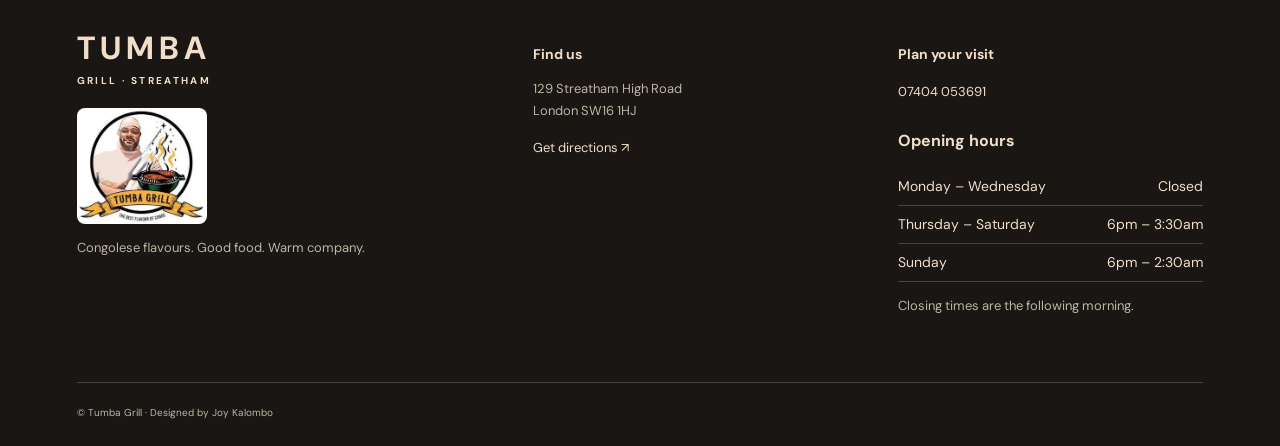
==== commit 7a4cb00e: "Use original photographs across the homepage and menu" ====
--- a/index.html
+++ b/index.html
@@ -24,14 +24,14 @@
 <div class="hero-address">129 Streatham High Road · London SW16 1HJ</div>
 </div>
 <figure class="hero-food">
-<div class="platter-stage"><div class="food-halo"></div><img src="img/platter-centred.webp" width="1024" height="1024" fetchpriority="high" alt="Platter of Congolese grilled fish, meats and plantain"></div><button class="rotation-toggle" aria-pressed="false">Pause rotation</button>
+<img class="hero-spread" src="img/TumbaGrill_Hero_02.webp" width="1280" height="720" fetchpriority="high" alt="A table of Tumba Grill dishes, including grilled fish, skewers and jollof rice">
 </figure>
 </section>
 <div class="ribbon"><span>CONGOLESE FLAVOURS</span><span>STREATHAM HIGH ROAD</span><span>FOOD · DRINKS · GOOD COMPANY</span>
 </div>
 <section class="story section">
 
-<figure class="restaurant-photo"><img src="img/fish-table-setting.webp" width="357" height="560" loading="lazy" alt="Grilled tilapia, cassava fries, rice and salad on a wooden table"></figure><div class="story-grid"><div class="eyebrow">ROOTED IN CONGO. AT HOME IN STREATHAM.</div>
+<figure class="restaurant-photo"><img src="img/TumbaGrill_Croaker.webp" width="1024" height="576" loading="lazy" alt="Whole grilled croaker with lemon and sliced vegetables"></figure><div class="story-grid"><div class="eyebrow">ROOTED IN CONGO. AT HOME IN STREATHAM.</div>
 <h2>A little taste of home.<br>A place to come together.</h2>
 <div>
 <p>Tumba Grill brings Congolese flavours to the heart of Streatham. Come for the food, settle in with a drink, and enjoy good company around the table.</p>
@@ -39,7 +39,7 @@
 </div>
 </div>
 </section>
-<section class="section" id="menu"><div class="section-top"><div><div class="eyebrow">TUMBA GRILL · FOOD & DRINKS</div><h2>Something to savour.</h2></div></div><p>Discover a few favourites, then explore our complete food and drinks menu.</p><div class="menu-grid"><article class="menu-card" data-category="food"><img class="menu-thumbnail" src="img/s0-0.webp" width="84" height="84" loading="lazy" alt="Grilled Prawns"><div class="dish-title"><h3>Grilled Prawns</h3><span>£7.50</span></div><p>Prawns cooked on the grill.</p></article><article class="menu-card" data-category="food"><img class="menu-thumbnail" src="img/s0-9.webp" width="84" height="84" loading="lazy" alt="Brochettes"><div class="dish-title"><h3>Brochettes</h3><span>£15.99</span></div><p>Traditional grilled meat skewers.</p></article><article class="menu-card" data-category="food"><img class="menu-thumbnail" src="img/s0-11.webp" width="84" height="84" loading="lazy" alt="Pork Ribs"><div class="dish-title"><h3>Pork Ribs</h3><span>Small £17.99 · Large £22.99</span></div><p>Slow-cooked ribs with a smoky BBQ glaze.</p></article><article class="menu-card" data-category="food"><img class="menu-thumbnail" src="img/s0-14.webp" width="84" height="84" loading="lazy" alt="Tilapia, Croaker, Thomson"><div class="dish-title"><h3>Tilapia, Croaker, Thomson</h3><span>Small £17.99 · Large £25.00</span></div><p>Grilled fish selection; confirm your preferred fish with the team.</p></article><article class="menu-card" data-category="food"><img class="menu-thumbnail" src="img/s1-4.webp" width="84" height="84" loading="lazy" alt="Pondu"><div class="dish-title"><h3>Pondu</h3><span>£13.99</span></div><p>A traditional Congolese cassava-leaf dish.</p></article><article class="menu-card" data-category="food"><img class="menu-thumbnail" src="img/s1-9.webp" width="84" height="84" loading="lazy" alt="Makayabu"><div class="dish-title"><h3>Makayabu</h3><span>£15.99</span></div><p>Salted fish, available spiced or non-spiced.</p></article><article class="menu-card" data-category="food"><img class="menu-thumbnail" src="img/s2-7.webp" width="84" height="84" loading="lazy" alt="Mikate au Miel"><div class="dish-title"><h3>Mikate au Miel</h3><span>£5.00</span></div><p>Fluffy fried dough balls drizzled with honey.</p></article><article class="menu-card" data-category="drinks"><img class="menu-thumbnail" src="img/menu-bissap.webp" width="84" height="84" loading="lazy" alt="Bissape"><div class="dish-title"><h3>Bissape</h3><span>£3.00</span></div><p>A ruby-red hibiscus drink.</p></article></div><div class="actions"><a class="button" href="menu.html">View the full menu ↗</a></div><p class="menu-note">Prices from Tumba Grill’s supplied menu. Please speak to the team about allergens, ingredients and availability before ordering. Alcohol is for guests aged 18 and over. Second sauces are charged at £2.50 each.</p></section>
+<section class="section" id="menu"><div class="section-top"><div><div class="eyebrow">TUMBA GRILL · FOOD & DRINKS</div><h2>Something to savour.</h2></div></div><p>Discover a few favourites, then explore our complete food and drinks menu.</p><div class="menu-grid"><article class="menu-card" data-category="food"><img class="menu-thumbnail menu-thumbnail--restaurant" src="img/TumbaGrill_Prawn.webp" width="672" height="378" loading="lazy" alt="Grilled prawns with lemon and sliced vegetables"><div class="dish-title"><h3>Grilled Prawns</h3><span>£7.50</span></div><p>Prawns cooked on the grill.</p></article><article class="menu-card" data-category="food"><img class="menu-thumbnail menu-thumbnail--restaurant" src="img/TumbaGrill_Skewers.webp" width="672" height="378" loading="lazy" alt="Grilled meat skewers on a wooden serving board"><div class="dish-title"><h3>Brochettes</h3><span>£15.99</span></div><p>Traditional grilled meat skewers.</p></article><article class="menu-card" data-category="food"><img class="menu-thumbnail menu-thumbnail--restaurant" src="img/TumbaGrill_PorkRibs.webp" width="672" height="378" loading="lazy" alt="Grilled pork ribs with tomato and greens"><div class="dish-title"><h3>Pork Ribs</h3><span>Small £17.99 · Large £22.99</span></div><p>Slow-cooked ribs with a smoky BBQ glaze.</p></article><article class="menu-card" data-category="food"><img class="menu-thumbnail menu-thumbnail--restaurant" src="img/TumbaGrill_Tilapia.webp" width="672" height="378" loading="lazy" alt="Whole grilled tilapia from Tumba Grill’s fish selection"><div class="dish-title"><h3>Tilapia, Croaker, Thomson</h3><span>Small £17.99 · Large £25.00</span></div><p>Grilled fish selection; confirm your preferred fish with the team.</p></article><article class="menu-card" data-category="food"><img class="menu-thumbnail menu-thumbnail--restaurant" src="img/TumbaGrill_Pondu.webp" width="672" height="378" loading="lazy" alt="Congolese cassava leaves served on a white plate"><div class="dish-title"><h3>Pondu</h3><span>£13.99</span></div><p>A traditional Congolese cassava-leaf dish.</p></article><article class="menu-card" data-category="food"><img class="menu-thumbnail menu-thumbnail--restaurant" src="img/TumbaGrill_Makayabu.webp" width="672" height="378" loading="lazy" alt="Makayabu served with peppers, onions and lemon"><div class="dish-title"><h3>Makayabu</h3><span>£15.99</span></div><p>Salted fish, available spiced or non-spiced.</p></article><article class="menu-card" data-category="food"><img class="menu-thumbnail menu-thumbnail--restaurant" src="img/TumbaGrill_PufPuf.webp" width="672" height="378" loading="lazy" alt="Golden mikate served on a wooden board"><div class="dish-title"><h3>Mikate au Miel</h3><span>£5.00</span></div><p>Fluffy fried dough balls drizzled with honey.</p></article><article class="menu-card" data-category="drinks"><img class="menu-thumbnail menu-thumbnail--restaurant" src="img/TumbaGrill_Bissape.webp" width="672" height="378" loading="lazy" alt="Ruby-red bissape with ice and lemon"><div class="dish-title"><h3>Bissape</h3><span>£3.00</span></div><p>A ruby-red hibiscus drink.</p></article></div><div class="actions"><a class="button" href="menu.html">View the full menu ↗</a></div><p class="menu-note">Prices from Tumba Grill’s supplied menu. Please speak to the team about allergens, ingredients and availability before ordering. Alcohol is for guests aged 18 and over. Second sauces are charged at £2.50 each.</p></section>
 <section class="section venue-gallery" id="gallery"><div class="section-top"><div><div class="eyebrow">STEP INSIDE TUMBA GRILL</div><h2>Get a feel for the place.</h2></div><a class="text-link" href="space.html">See the restaurant & event space ↗</a></div><p class="gallery-intro">From a table in the dining room to an evening in the lounge, take a look around before your visit. Select a photo to see the full view.</p><div class="venue-grid"><figure class="venue-card"><a href="img/venue-dining-tidy.webp" data-photo="img/venue-dining-tidy.webp" data-caption="The dining room" aria-label="View photo: The dining room"><img src="img/venue-dining-tidy.webp" width="900" height="1200" loading="lazy" alt="Wooden tables, warm lighting and cushioned seating in the dining room."><span class="photo-open" aria-hidden="true">View photo ↗</span></a><figcaption>The dining room</figcaption></figure><figure class="venue-card"><a href="img/venue-booths-tidy.webp" data-photo="img/venue-booths-tidy.webp" data-caption="Settle into a booth" aria-label="View photo: Settle into a booth"><img src="img/venue-booths-tidy.webp" width="900" height="1200" loading="lazy" alt="Upholstered booth seating, greenery and table details."><span class="photo-open" aria-hidden="true">View photo ↗</span></a><figcaption>Settle into a booth</figcaption></figure><figure class="venue-card"><a href="img/venue-lounge-tidy.webp" data-photo="img/venue-lounge-tidy.webp" data-caption="Room to come together" aria-label="View photo: Room to come together"><img src="img/venue-lounge-tidy.webp" width="900" height="1200" loading="lazy" alt="A view of the lounge seating and tables."><span class="photo-open" aria-hidden="true">View photo ↗</span></a><figcaption>Room to come together</figcaption></figure></div></section><section class="section venue-events" id="events"><figure class="event-photo"><a href="img/venue-lounge-tidy.webp" data-photo="img/venue-lounge-tidy.webp" data-caption="The lounge space" aria-label="View the full lounge photo"><img src="img/venue-lounge-tidy.webp" width="900" height="1200" loading="lazy" alt="Lounge tables and upholstered seating at Tumba Grill"></a></figure><div><div class="eyebrow">MAKE IT YOUR OCCASION</div><h2>A space for<br>your next gathering.</h2><p>Planning a birthday, a celebration or a get-together? Ask the Tumba Grill team about hiring the space for your event.</p><p>Let us know your preferred date, approximate guest numbers and what you have in mind. The team can talk you through availability, seating arrangements, food and drinks, and hire pricing.</p><p class="event-note">All arrangements and bookings are confirmed directly with the restaurant.</p><div class="actions"><a class="button" href="tel:+447404053691">Enquire about an event ↗</a><a class="text-link" href="contact.html">Visit & contact →</a></div><p class="event-phone">Call 07404 053691</p></div></section><section class="visit section">
 <div>
 <div class="eyebrow">YOUR TABLE IN STREATHAM</div>
--- a/css/tumba.css
+++ b/css/tumba.css
@@ -5,7 +5,7 @@
 :root{--ink:#f6eddf;--cream:#241e1a;--copper:#e0a078;--muted:#c7b9aa;--line:#514137}
 body{background:var(--cream);color:var(--ink)}
 header{background:#241e1a}.hero{position:relative;isolation:isolate;background:#2a211b}
-.hero::before{content:"";position:absolute;inset:0;z-index:-2;background:url('../img/dining-atmosphere.webp') center 48%/cover no-repeat;opacity:.16;filter:sepia(.35) blur(1px);pointer-events:none}
+.hero::before{content:"";position:absolute;inset:0;z-index:-2;background:url('../img/venue-booths-tidy.webp') center 58%/cover no-repeat;opacity:.16;filter:sepia(.35) blur(1px);pointer-events:none}
 .hero::after{content:"";position:absolute;inset:0;z-index:-1;background:linear-gradient(90deg,rgba(36,30,26,.72),rgba(36,30,26,.24) 65%,rgba(36,30,26,.38)),linear-gradient(0deg,#241e1a 0%,transparent 35%);pointer-events:none}
 .button{background:#ac512e;border-color:#ac512e}.button:hover{background:#c3653e}.button.outline{border-color:#87674f;background:transparent}
 .food-halo{border-color:#a775493d;background:radial-gradient(circle,#ab65332b,transparent 70%)}
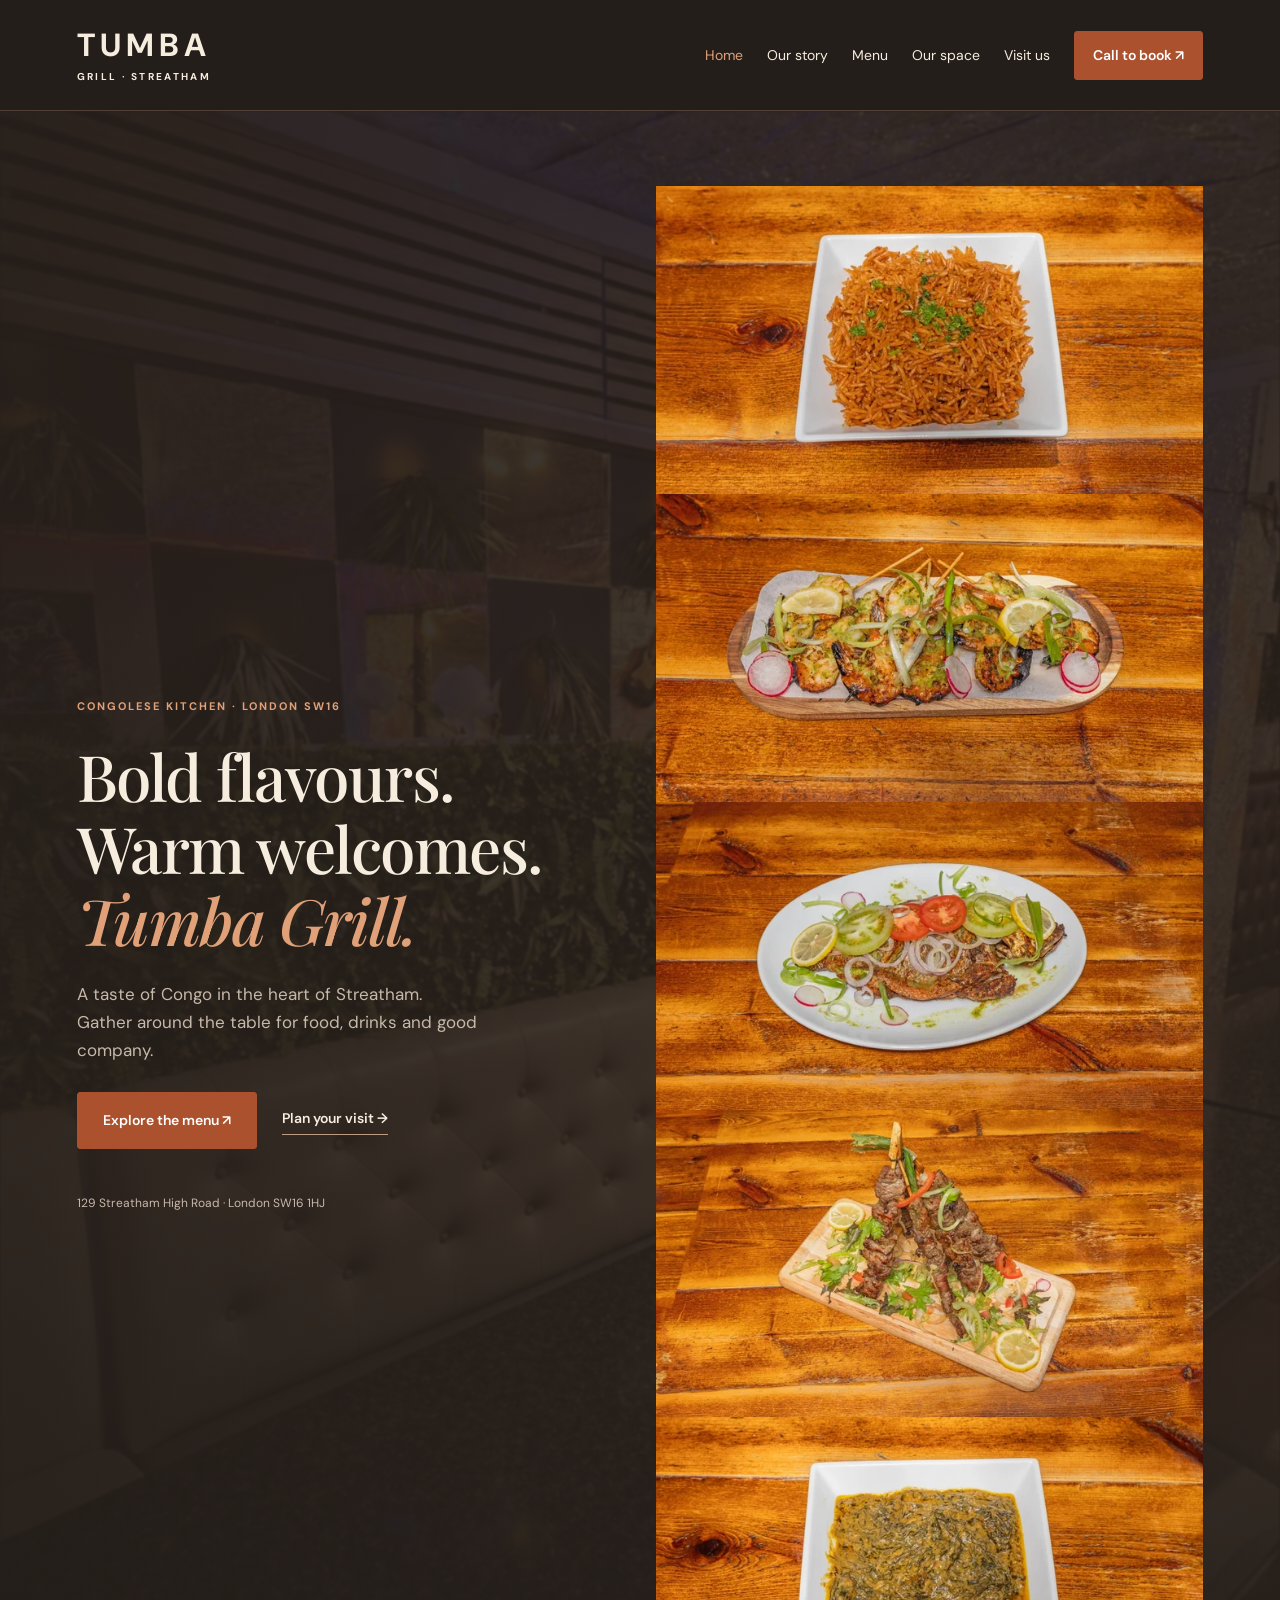
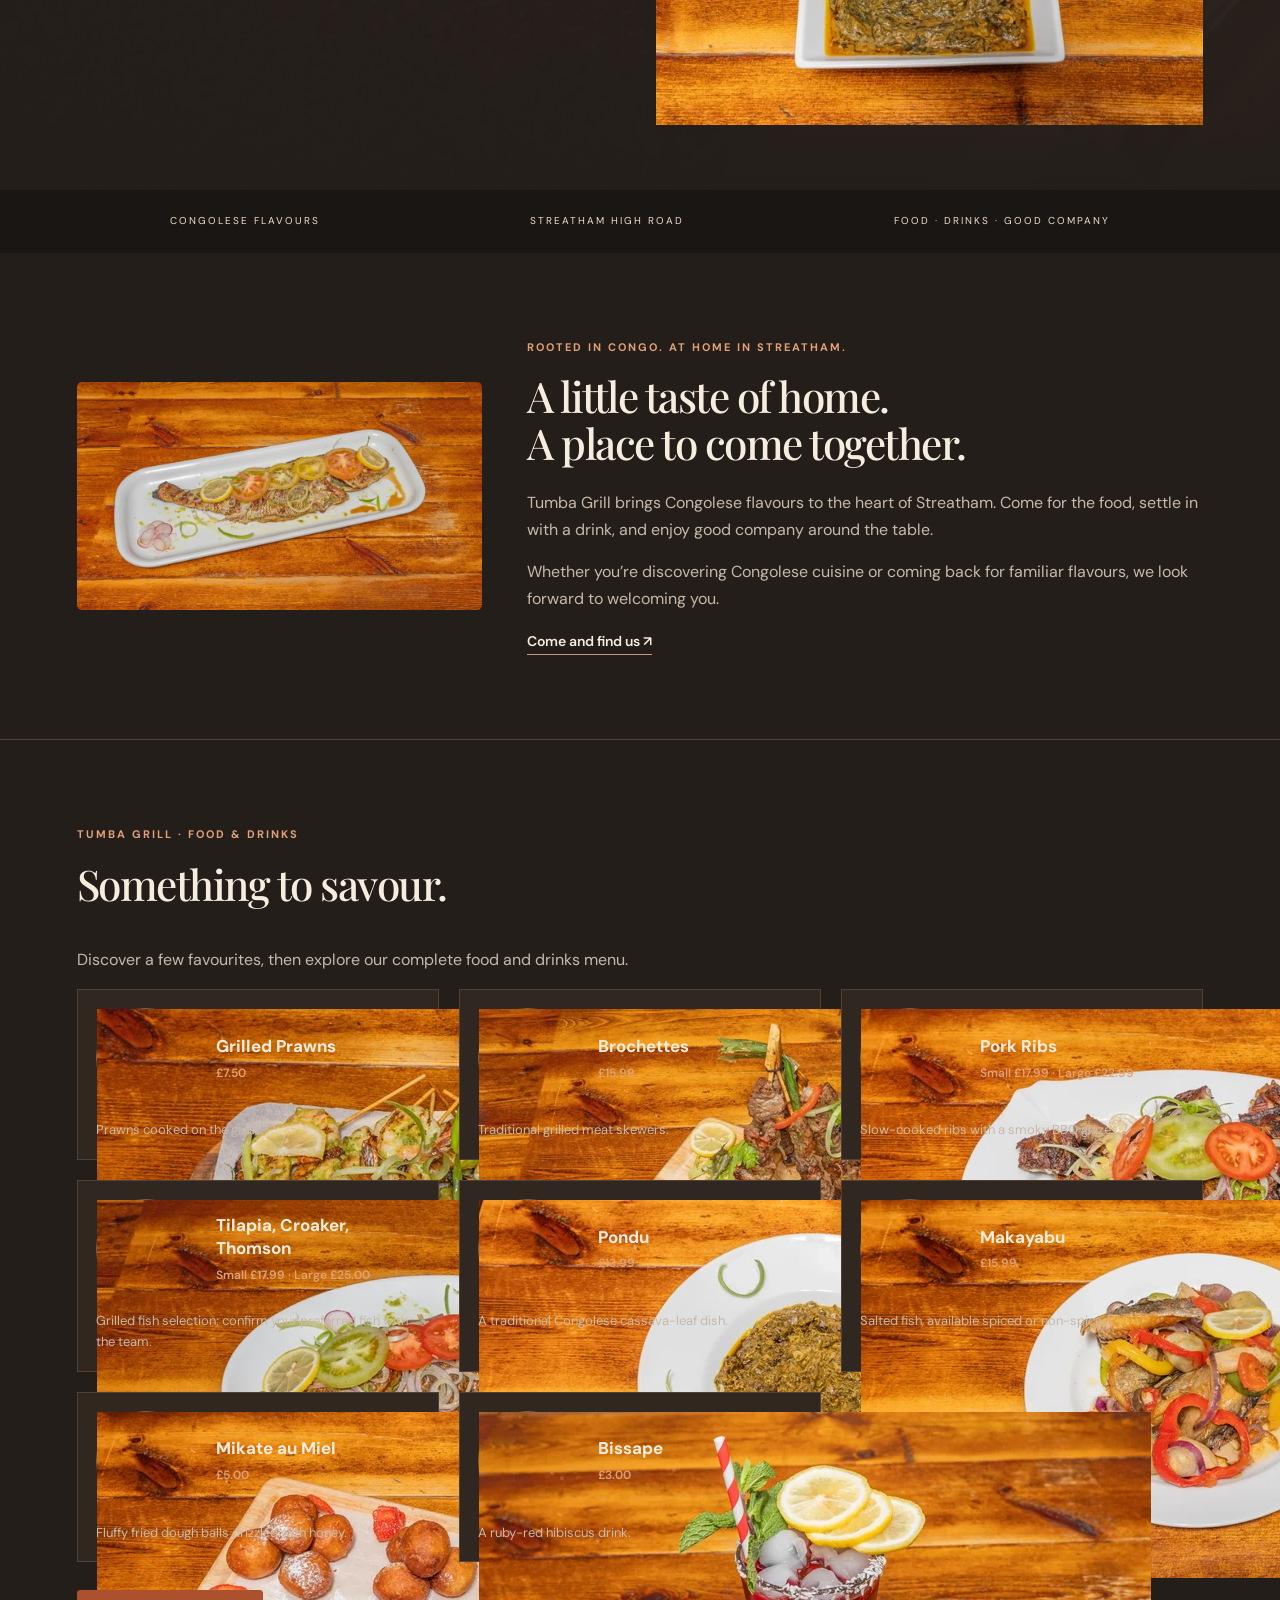
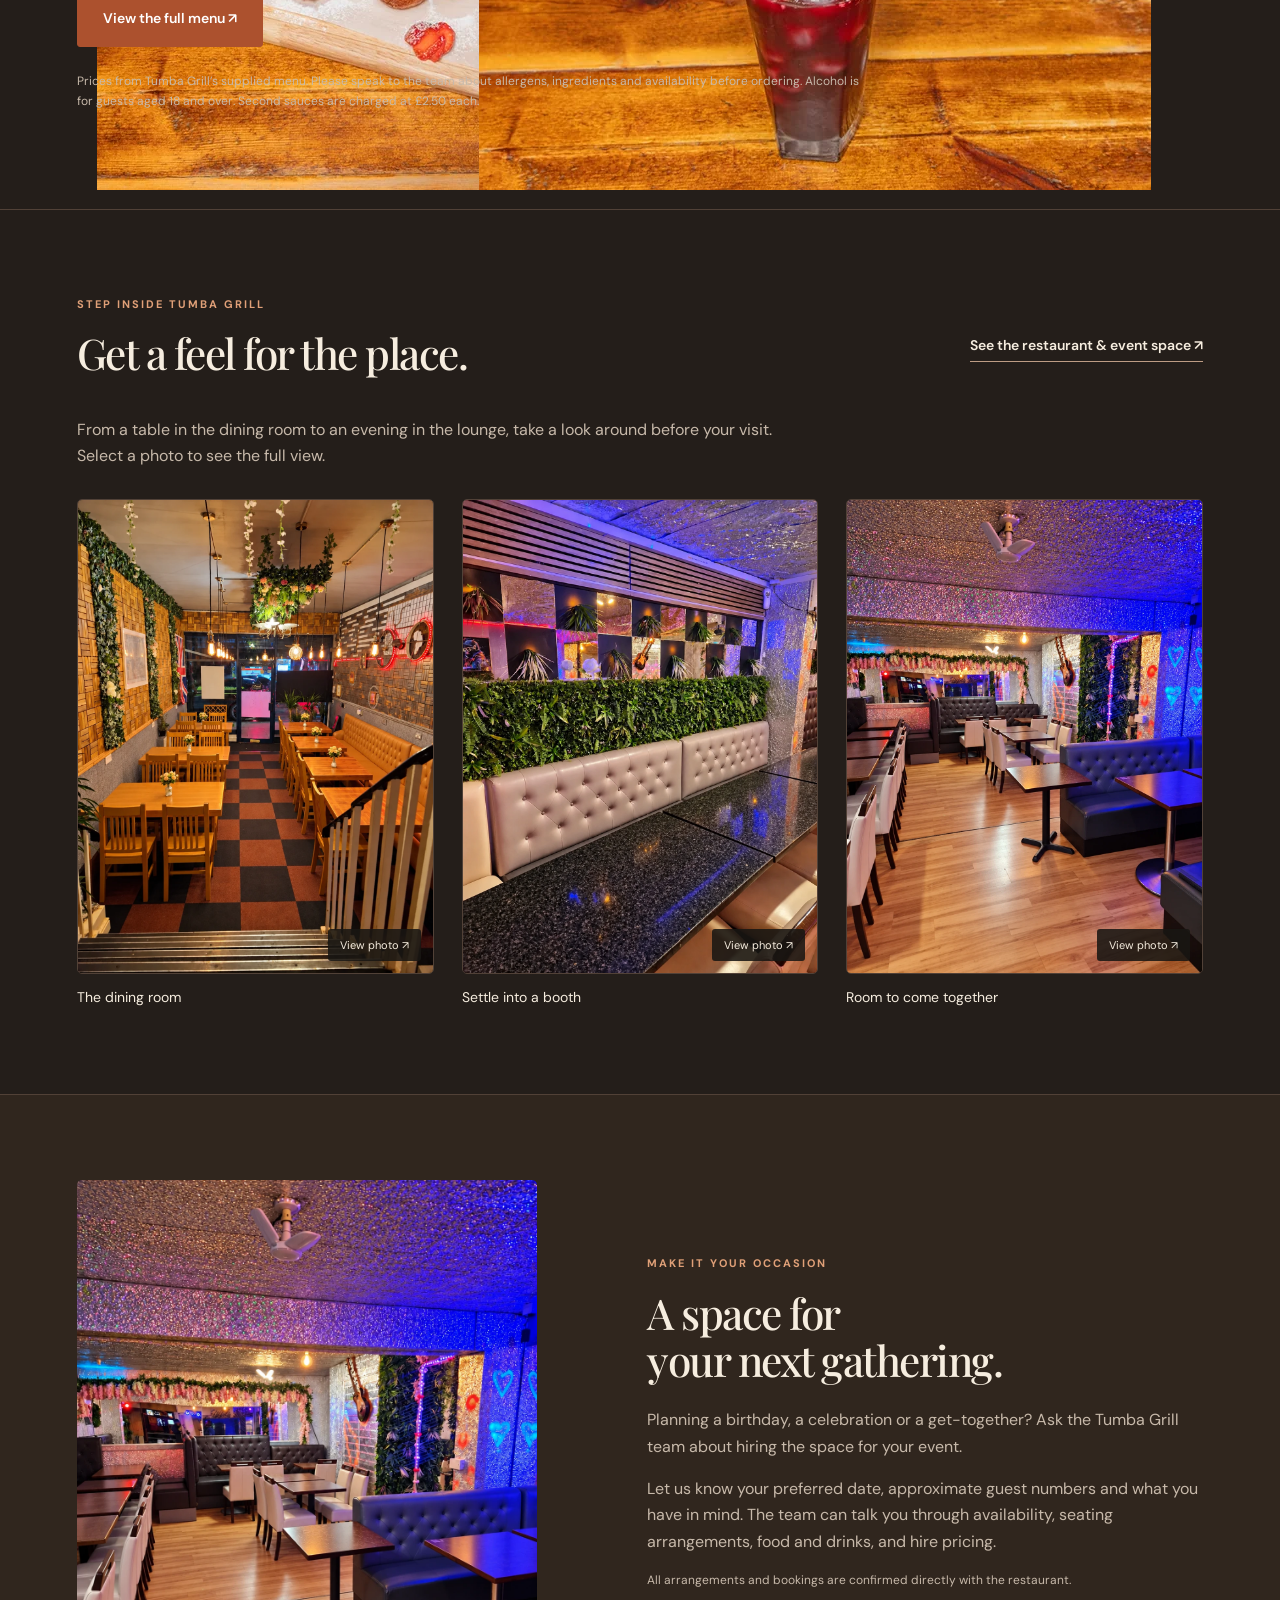
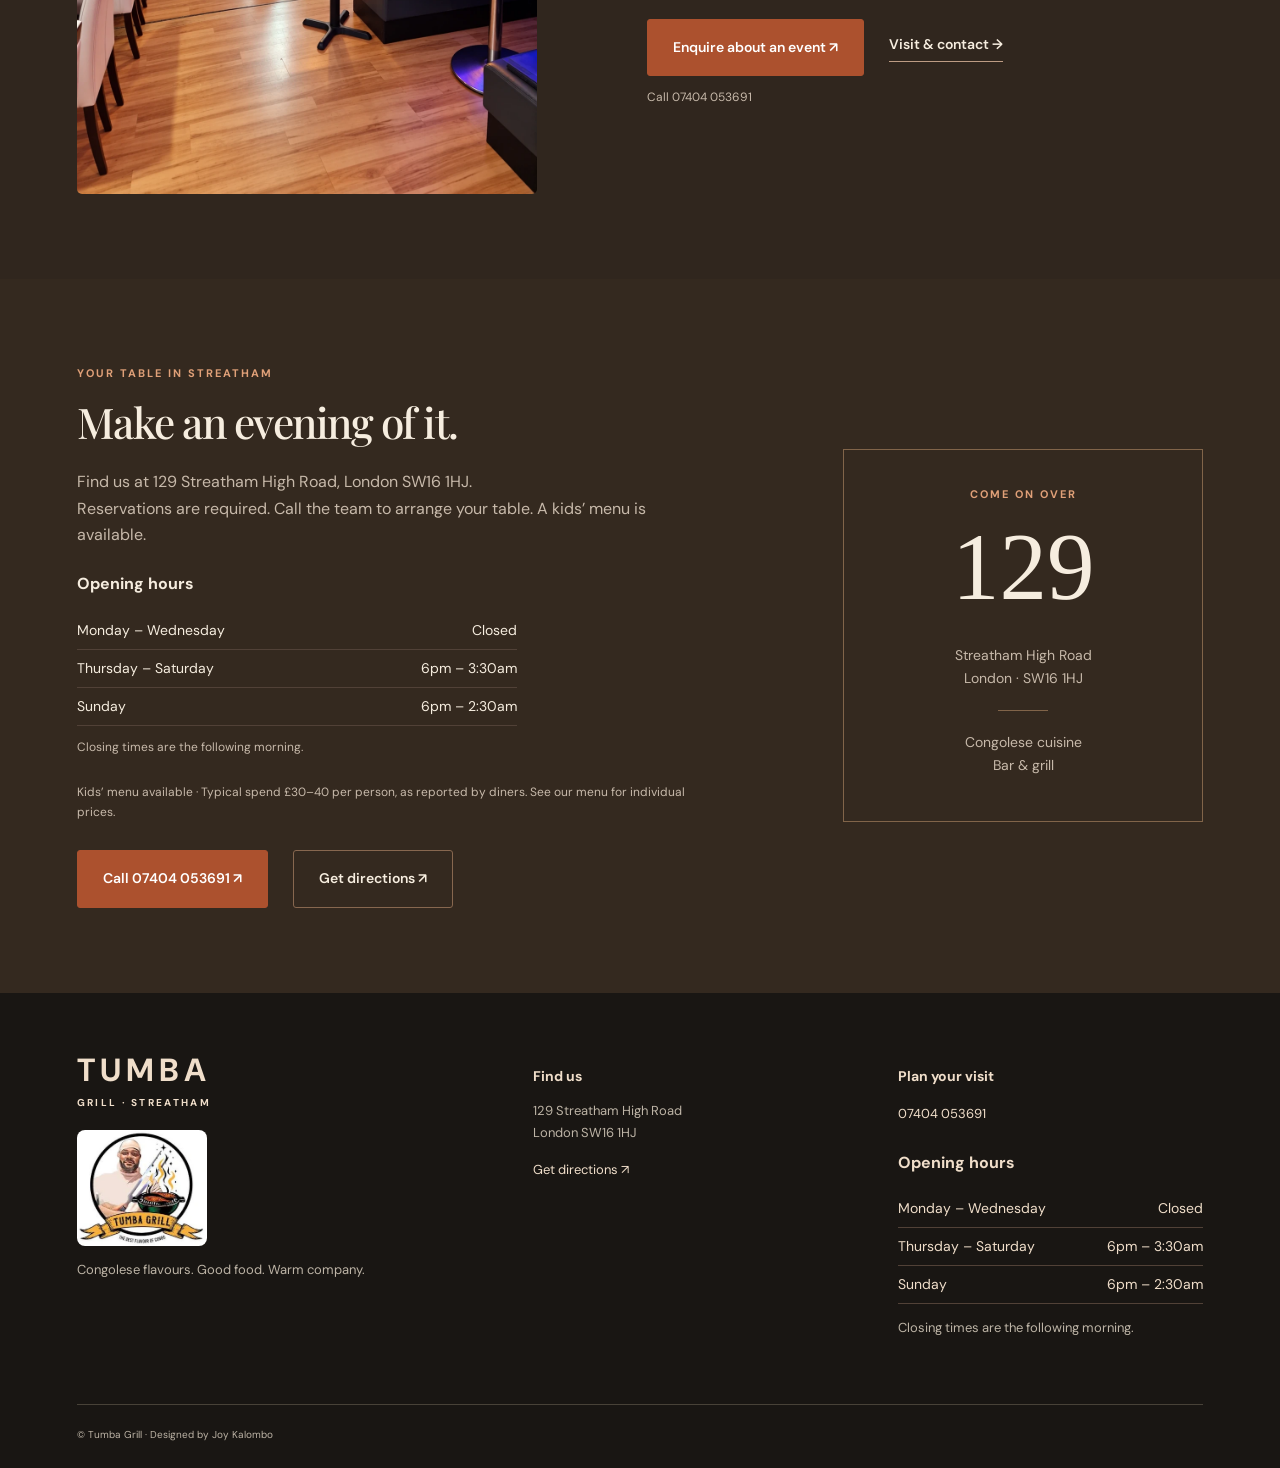
==== commit 746905c6: "Restore the revolving tray and align menu photography" ====
--- a/index.html
+++ b/index.html
@@ -23,15 +23,24 @@
 </div>
 <div class="hero-address">129 Streatham High Road · London SW16 1HJ</div>
 </div>
-<figure class="hero-food">
-<img class="hero-spread" src="img/TumbaGrill_Hero_02.webp" width="1280" height="720" fetchpriority="high" alt="A table of Tumba Grill dishes, including grilled fish, skewers and jollof rice">
+<figure class="hero-food" data-rotating-tray>
+  <div class="tray-stage">
+    <div class="hero-tray" role="img" aria-label="A sharing tray arranged from Tumba Grill photographs of tilapia, grilled prawns, skewers, jollof rice and fumbwa">
+    <span class="tray-dish photo-subject dish-TumbaGrill_Jollof" style="--tray-left:31%; --tray-top:27%; --tray-size:55%; --tray-angle:-4deg"><img src="img/TumbaGrill_Jollof.webp" width="672" height="378" alt=""></span>
+    <span class="tray-dish photo-subject dish-TumbaGrill_Prawn" style="--tray-left:69%; --tray-top:30%; --tray-size:51%; --tray-angle:15deg"><img src="img/TumbaGrill_Prawn.webp" width="672" height="378" alt=""></span>
+    <span class="tray-dish photo-subject dish-TumbaGrill_Tilapia" style="--tray-left:51%; --tray-top:53%; --tray-size:81%; --tray-angle:-10deg"><img src="img/TumbaGrill_Tilapia.webp" width="672" height="378" alt="" fetchpriority="high"></span>
+    <span class="tray-dish photo-subject dish-TumbaGrill_Skewers" style="--tray-left:31%; --tray-top:73%; --tray-size:49%; --tray-angle:8deg"><img src="img/TumbaGrill_Skewers.webp" width="672" height="378" alt=""></span>
+    <span class="tray-dish photo-subject dish-TumbaGrill_Fumbwa" style="--tray-left:70%; --tray-top:72%; --tray-size:54%; --tray-angle:5deg"><img src="img/TumbaGrill_Fumbwa.webp" width="672" height="378" alt=""></span>
+    </div>
+  </div>
+  <button type="button" class="rotation-toggle" hidden>Pause rotation</button>
 </figure>
 </section>
 <div class="ribbon"><span>CONGOLESE FLAVOURS</span><span>STREATHAM HIGH ROAD</span><span>FOOD · DRINKS · GOOD COMPANY</span>
 </div>
 <section class="story section">
 
-<figure class="restaurant-photo"><img src="img/TumbaGrill_Croaker.webp" width="1024" height="576" loading="lazy" alt="Whole grilled croaker with lemon and sliced vegetables"></figure><div class="story-grid"><div class="eyebrow">ROOTED IN CONGO. AT HOME IN STREATHAM.</div>
+<figure class="restaurant-photo"><span class="story-dish photo-frame real-dish dish-TumbaGrill_Croaker"><span class="photo-subject"><img src="img/TumbaGrill_Croaker.webp" width="1024" height="576" loading="lazy" alt="Whole grilled croaker with lemon and sliced vegetables"></span></span></figure><div class="story-grid"><div class="eyebrow">ROOTED IN CONGO. AT HOME IN STREATHAM.</div>
 <h2>A little taste of home.<br>A place to come together.</h2>
 <div>
 <p>Tumba Grill brings Congolese flavours to the heart of Streatham. Come for the food, settle in with a drink, and enjoy good company around the table.</p>
@@ -39,7 +48,7 @@
 </div>
 </div>
 </section>
-<section class="section" id="menu"><div class="section-top"><div><div class="eyebrow">TUMBA GRILL · FOOD & DRINKS</div><h2>Something to savour.</h2></div></div><p>Discover a few favourites, then explore our complete food and drinks menu.</p><div class="menu-grid"><article class="menu-card" data-category="food"><img class="menu-thumbnail menu-thumbnail--restaurant" src="img/TumbaGrill_Prawn.webp" width="672" height="378" loading="lazy" alt="Grilled prawns with lemon and sliced vegetables"><div class="dish-title"><h3>Grilled Prawns</h3><span>£7.50</span></div><p>Prawns cooked on the grill.</p></article><article class="menu-card" data-category="food"><img class="menu-thumbnail menu-thumbnail--restaurant" src="img/TumbaGrill_Skewers.webp" width="672" height="378" loading="lazy" alt="Grilled meat skewers on a wooden serving board"><div class="dish-title"><h3>Brochettes</h3><span>£15.99</span></div><p>Traditional grilled meat skewers.</p></article><article class="menu-card" data-category="food"><img class="menu-thumbnail menu-thumbnail--restaurant" src="img/TumbaGrill_PorkRibs.webp" width="672" height="378" loading="lazy" alt="Grilled pork ribs with tomato and greens"><div class="dish-title"><h3>Pork Ribs</h3><span>Small £17.99 · Large £22.99</span></div><p>Slow-cooked ribs with a smoky BBQ glaze.</p></article><article class="menu-card" data-category="food"><img class="menu-thumbnail menu-thumbnail--restaurant" src="img/TumbaGrill_Tilapia.webp" width="672" height="378" loading="lazy" alt="Whole grilled tilapia from Tumba Grill’s fish selection"><div class="dish-title"><h3>Tilapia, Croaker, Thomson</h3><span>Small £17.99 · Large £25.00</span></div><p>Grilled fish selection; confirm your preferred fish with the team.</p></article><article class="menu-card" data-category="food"><img class="menu-thumbnail menu-thumbnail--restaurant" src="img/TumbaGrill_Pondu.webp" width="672" height="378" loading="lazy" alt="Congolese cassava leaves served on a white plate"><div class="dish-title"><h3>Pondu</h3><span>£13.99</span></div><p>A traditional Congolese cassava-leaf dish.</p></article><article class="menu-card" data-category="food"><img class="menu-thumbnail menu-thumbnail--restaurant" src="img/TumbaGrill_Makayabu.webp" width="672" height="378" loading="lazy" alt="Makayabu served with peppers, onions and lemon"><div class="dish-title"><h3>Makayabu</h3><span>£15.99</span></div><p>Salted fish, available spiced or non-spiced.</p></article><article class="menu-card" data-category="food"><img class="menu-thumbnail menu-thumbnail--restaurant" src="img/TumbaGrill_PufPuf.webp" width="672" height="378" loading="lazy" alt="Golden mikate served on a wooden board"><div class="dish-title"><h3>Mikate au Miel</h3><span>£5.00</span></div><p>Fluffy fried dough balls drizzled with honey.</p></article><article class="menu-card" data-category="drinks"><img class="menu-thumbnail menu-thumbnail--restaurant" src="img/TumbaGrill_Bissape.webp" width="672" height="378" loading="lazy" alt="Ruby-red bissape with ice and lemon"><div class="dish-title"><h3>Bissape</h3><span>£3.00</span></div><p>A ruby-red hibiscus drink.</p></article></div><div class="actions"><a class="button" href="menu.html">View the full menu ↗</a></div><p class="menu-note">Prices from Tumba Grill’s supplied menu. Please speak to the team about allergens, ingredients and availability before ordering. Alcohol is for guests aged 18 and over. Second sauces are charged at £2.50 each.</p></section>
+<section class="section" id="menu"><div class="section-top"><div><div class="eyebrow">TUMBA GRILL · FOOD & DRINKS</div><h2>Something to savour.</h2></div></div><p>Discover a few favourites, then explore our complete food and drinks menu.</p><div class="menu-grid"><article class="menu-card" data-category="food"><span class="menu-thumbnail photo-frame real-dish dish-TumbaGrill_Prawn"><span class="photo-subject"><img src="img/TumbaGrill_Prawn.webp" width="672" height="378" loading="lazy" alt="Grilled prawns with lemon and sliced vegetables"></span></span><div class="dish-title"><h3>Grilled Prawns</h3><span>£7.50</span></div><p>Prawns cooked on the grill.</p></article><article class="menu-card" data-category="food"><span class="menu-thumbnail photo-frame real-dish dish-TumbaGrill_Skewers"><span class="photo-subject"><img src="img/TumbaGrill_Skewers.webp" width="672" height="378" loading="lazy" alt="Grilled meat skewers on a wooden serving board"></span></span><div class="dish-title"><h3>Brochettes</h3><span>£15.99</span></div><p>Traditional grilled meat skewers.</p></article><article class="menu-card" data-category="food"><span class="menu-thumbnail photo-frame real-dish dish-TumbaGrill_PorkRibs"><span class="photo-subject"><img src="img/TumbaGrill_PorkRibs.webp" width="672" height="378" loading="lazy" alt="Grilled pork ribs with tomato and greens"></span></span><div class="dish-title"><h3>Pork Ribs</h3><span>Small £17.99 · Large £22.99</span></div><p>Slow-cooked ribs with a smoky BBQ glaze.</p></article><article class="menu-card" data-category="food"><span class="menu-thumbnail photo-frame real-dish dish-TumbaGrill_Tilapia"><span class="photo-subject"><img src="img/TumbaGrill_Tilapia.webp" width="672" height="378" loading="lazy" alt="Whole grilled tilapia from Tumba Grill’s fish selection"></span></span><div class="dish-title"><h3>Tilapia, Croaker, Thomson</h3><span>Small £17.99 · Large £25.00</span></div><p>Grilled fish selection; confirm your preferred fish with the team.</p></article><article class="menu-card" data-category="food"><span class="menu-thumbnail photo-frame real-dish dish-TumbaGrill_Pondu"><span class="photo-subject"><img src="img/TumbaGrill_Pondu.webp" width="672" height="378" loading="lazy" alt="Congolese cassava leaves served on a white plate"></span></span><div class="dish-title"><h3>Pondu</h3><span>£13.99</span></div><p>A traditional Congolese cassava-leaf dish.</p></article><article class="menu-card" data-category="food"><span class="menu-thumbnail photo-frame real-dish dish-TumbaGrill_Makayabu"><span class="photo-subject"><img src="img/TumbaGrill_Makayabu.webp" width="672" height="378" loading="lazy" alt="Makayabu served with peppers, onions and lemon"></span></span><div class="dish-title"><h3>Makayabu</h3><span>£15.99</span></div><p>Salted fish, available spiced or non-spiced.</p></article><article class="menu-card" data-category="food"><span class="menu-thumbnail photo-frame real-dish dish-TumbaGrill_PufPuf"><span class="photo-subject"><img src="img/TumbaGrill_PufPuf.webp" width="672" height="378" loading="lazy" alt="Golden mikate served on a wooden board"></span></span><div class="dish-title"><h3>Mikate au Miel</h3><span>£5.00</span></div><p>Fluffy fried dough balls drizzled with honey.</p></article><article class="menu-card" data-category="drinks"><span class="menu-thumbnail photo-frame real-dish dish-TumbaGrill_Bissape"><span class="photo-subject"><img src="img/TumbaGrill_Bissape.webp" width="672" height="378" loading="lazy" alt="Ruby-red bissape with ice and lemon"></span></span><div class="dish-title"><h3>Bissape</h3><span>£3.00</span></div><p>A ruby-red hibiscus drink.</p></article></div><div class="actions"><a class="button" href="menu.html">View the full menu ↗</a></div><p class="menu-note">Prices from Tumba Grill’s supplied menu. Please speak to the team about allergens, ingredients and availability before ordering. Alcohol is for guests aged 18 and over. Second sauces are charged at £2.50 each.</p></section>
 <section class="section venue-gallery" id="gallery"><div class="section-top"><div><div class="eyebrow">STEP INSIDE TUMBA GRILL</div><h2>Get a feel for the place.</h2></div><a class="text-link" href="space.html">See the restaurant & event space ↗</a></div><p class="gallery-intro">From a table in the dining room to an evening in the lounge, take a look around before your visit. Select a photo to see the full view.</p><div class="venue-grid"><figure class="venue-card"><a href="img/venue-dining-tidy.webp" data-photo="img/venue-dining-tidy.webp" data-caption="The dining room" aria-label="View photo: The dining room"><img src="img/venue-dining-tidy.webp" width="900" height="1200" loading="lazy" alt="Wooden tables, warm lighting and cushioned seating in the dining room."><span class="photo-open" aria-hidden="true">View photo ↗</span></a><figcaption>The dining room</figcaption></figure><figure class="venue-card"><a href="img/venue-booths-tidy.webp" data-photo="img/venue-booths-tidy.webp" data-caption="Settle into a booth" aria-label="View photo: Settle into a booth"><img src="img/venue-booths-tidy.webp" width="900" height="1200" loading="lazy" alt="Upholstered booth seating, greenery and table details."><span class="photo-open" aria-hidden="true">View photo ↗</span></a><figcaption>Settle into a booth</figcaption></figure><figure class="venue-card"><a href="img/venue-lounge-tidy.webp" data-photo="img/venue-lounge-tidy.webp" data-caption="Room to come together" aria-label="View photo: Room to come together"><img src="img/venue-lounge-tidy.webp" width="900" height="1200" loading="lazy" alt="A view of the lounge seating and tables."><span class="photo-open" aria-hidden="true">View photo ↗</span></a><figcaption>Room to come together</figcaption></figure></div></section><section class="section venue-events" id="events"><figure class="event-photo"><a href="img/venue-lounge-tidy.webp" data-photo="img/venue-lounge-tidy.webp" data-caption="The lounge space" aria-label="View the full lounge photo"><img src="img/venue-lounge-tidy.webp" width="900" height="1200" loading="lazy" alt="Lounge tables and upholstered seating at Tumba Grill"></a></figure><div><div class="eyebrow">MAKE IT YOUR OCCASION</div><h2>A space for<br>your next gathering.</h2><p>Planning a birthday, a celebration or a get-together? Ask the Tumba Grill team about hiring the space for your event.</p><p>Let us know your preferred date, approximate guest numbers and what you have in mind. The team can talk you through availability, seating arrangements, food and drinks, and hire pricing.</p><p class="event-note">All arrangements and bookings are confirmed directly with the restaurant.</p><div class="actions"><a class="button" href="tel:+447404053691">Enquire about an event ↗</a><a class="text-link" href="contact.html">Visit & contact →</a></div><p class="event-phone">Call 07404 053691</p></div></section><section class="visit section">
 <div>
 <div class="eyebrow">YOUR TABLE IN STREATHAM</div>
--- a/css/tumba.css
+++ b/css/tumba.css
@@ -1,5 +1,5 @@
 @import url('https://fonts.googleapis.com/css2?family=DM+Sans:wght@400;500;600;700&family=Playfair+Display:ital,wght@0,500;0,600;0,700;1,500&display=swap');
-:root{--ink:#211f1b;--cream:#f7f2e9;--copper:#ac512e;--muted:#746b5f;--line:#ded5c7}*{box-sizing:border-box}body{margin:0;background:var(--cream);color:var(--ink);font-family:'DM Sans',sans-serif;font-size:16px;line-height:1.65}a{color:inherit;text-decoration:none}button{font:inherit;cursor:pointer}a:focus-visible,button:focus-visible{outline:3px solid #de9961;outline-offset:5px}header{display:flex;align-items:center;justify-content:space-between;max-width:1440px;margin:auto;padding:28px 6%;border-bottom:1px solid var(--line)}.brand{font-size:32px;font-weight:700;letter-spacing:5px;line-height:1.1}.brand span{display:block;font-size:10px;letter-spacing:2.3px;margin-top:8px}nav{display:flex;align-items:center;gap:32px}nav a{font-size:14px}nav a[aria-current],.text-link:hover{color:var(--copper)}.button{display:inline-flex;align-items:center;justify-content:center;background:var(--copper);color:white;padding:16px 25px;border:1px solid var(--copper);border-radius:3px;font-size:14px;font-weight:600;transition:background .2s,transform .2s}.button:hover{background:#873b20;transform:translateY(-2px)}.button.small{padding:12px 18px}.button.outline{background:transparent;border-color:#c8b6a1;color:inherit}.nav-toggle{display:none}.hero{max-width:1440px;margin:auto;padding:75px 6% 65px;display:grid;grid-template-columns:1fr 1fr;gap:32px;align-items:center;overflow:hidden}.eyebrow{font-size:11px;font-weight:700;letter-spacing:2px;color:var(--copper)}h1,h2{font-family:'Playfair Display',Georgia,serif;font-weight:500;line-height:1.12;letter-spacing:-1.5px}h1{font-size:clamp(44px,5vw,73px);margin:25px 0}h1 em{color:var(--copper);font-weight:500}h2{font-size:clamp(34px,3.3vw,48px);margin:16px 0 24px}h3{font-size:18px;line-height:1.4}p{color:var(--muted)}.hero-copy p{font-size:17px;max-width:460px}.actions{display:flex;gap:25px;align-items:center;flex-wrap:wrap;margin-top:28px}.text-link{font-size:14px;font-weight:600;border-bottom:1px solid #bd9c84;padding-bottom:4px}.hero-address{font-size:12px;color:var(--muted);margin-top:45px}.hero-food{position:relative;margin:0;text-align:center;isolation:isolate}.hero-food img{width:100%;height:auto;display:block;animation:rotate 110s linear infinite;filter:drop-shadow(0 20px 20px #241e1929)}.food-halo{position:absolute;z-index:-1;inset:10% 5%;border:1px solid #cfbaa0;border-radius:50%;background:radial-gradient(circle,#e9d7be88,transparent 70%)}figcaption{font-size:10px;color:var(--muted);margin-top:16px}.rotation-toggle{font-size:10px;color:var(--muted);background:none;border:0;text-decoration:underline;padding:8px}.paused img{animation-play-state:paused}.ribbon{background:var(--ink);color:#ecddc6;padding:23px 6%;display:flex;justify-content:space-around;gap:25px;font-size:10px;letter-spacing:2px}.section{max-width:1440px;margin:auto;padding:85px 6%}.story{border-bottom:1px solid var(--line)}.story-grid{display:grid;grid-template-columns:1fr 1fr;gap:70px;align-items:start;margin-top:18px}.story-grid p:first-child{margin-top:18px}.section-top{display:flex;justify-content:space-between;align-items:center;gap:24px}.filters{display:flex;gap:10px;margin:20px 0 30px;flex-wrap:wrap}.filters button{background:transparent;border:1px solid var(--line);padding:8px 22px;border-radius:30px;font-size:13px}.filters .selected{background:var(--ink);color:white;border-color:var(--ink)}.menu-grid{display:grid;grid-template-columns:repeat(3,1fr);gap:20px}.menu-card{border:1px solid var(--line);padding:28px;background:#fffaf2;min-height:190px}.dish-title{display:flex;align-items:baseline;justify-content:space-between;gap:15px}.dish-title span{color:var(--copper);font-weight:600;white-space:nowrap}.menu-card p{font-size:13px;margin:0}.menu-card .eyebrow{font-size:9px}.menu-note{font-size:12px;max-width:800px;margin-top:25px}.visit{background:#e9dfce;display:grid;grid-template-columns:1.5fr 1fr;gap:80px;align-items:center}.address-card{border:1px solid #b9a68c;padding:30px 40px;max-width:360px;text-align:center;justify-self:end;width:100%}.address-card strong{display:block;font-family:Georgia,serif;font-size:95px;font-weight:400;line-height:1.3}.address-card p{font-size:14px}.rule{display:block;width:50px;border-bottom:1px solid #b9a68c;margin:20px auto}.page-heading{padding-bottom:20px}.page-heading h1{max-width:800px}footer{background:var(--ink);color:var(--cream);padding:60px 6% 25px}.footer-grid{max-width:1268px;margin:auto;display:grid;grid-template-columns:1.3fr 1fr 1fr;gap:60px}.footer-grid p{color:#bdb4a6;font-size:13px}.footer-grid h3{font-size:14px}.footer-grid a:not(.brand){font-size:13px}.credits{max-width:1268px;margin:40px auto 0;border-top:1px solid #484238;padding-top:22px;font-size:10px;color:#bdb4a6}.credits a{text-decoration:underline}.skip-link{position:absolute;top:-100px;left:20px;background:white;padding:10px;z-index:10}.skip-link:focus{top:10px}[hidden]{display:none!important}@keyframes rotate{to{transform:rotate(360deg)}}@media(prefers-reduced-motion:reduce){.hero-food img{animation:none}.rotation-toggle{display:none}.button{transition:none}}@media(max-width:900px){header{padding:22px 5%;flex-wrap:wrap}.nav-toggle{display:block;background:none;border:1px solid var(--line);padding:4px 12px}nav{display:none;width:100%;flex-direction:column;align-items:stretch;gap:12px;padding-top:22px}nav.open{display:flex}.hero{padding:45px 6%;gap:12px}h1{font-size:48px}.menu-grid{grid-template-columns:repeat(2,1fr)}.story-grid{gap:30px}.visit{gap:30px}.footer-grid{gap:30px}}@media(max-width:600px){.hero{grid-template-columns:1fr}.hero-copy p{font-size:15px}h1{font-size:46px}.hero-food{max-width:390px;margin:25px auto 0}.hero-address{margin-top:28px}.section{padding:50px 6%}.story-grid,.visit,.footer-grid{grid-template-columns:1fr}.story-grid{gap:0}.menu-grid{grid-template-columns:1fr}.section-top{align-items:start;flex-direction:column;gap:0}.menu-card{min-height:160px}.ribbon{font-size:8px;letter-spacing:1px;gap:12px;flex-wrap:wrap;text-align:center}.address-card{justify-self:start;max-width:none}.actions{gap:18px}.footer-grid{gap:20px}.page-heading{padding-bottom:10px}}
+:root{--ink:#211f1b;--cream:#f7f2e9;--copper:#ac512e;--muted:#746b5f;--line:#ded5c7}*{box-sizing:border-box}body{margin:0;background:var(--cream);color:var(--ink);font-family:'DM Sans',sans-serif;font-size:16px;line-height:1.65}a{color:inherit;text-decoration:none}button{font:inherit;cursor:pointer}a:focus-visible,button:focus-visible{outline:3px solid #de9961;outline-offset:5px}header{display:flex;align-items:center;justify-content:space-between;max-width:1440px;margin:auto;padding:28px 6%;border-bottom:1px solid var(--line)}.brand{font-size:32px;font-weight:700;letter-spacing:5px;line-height:1.1}.brand span{display:block;font-size:10px;letter-spacing:2.3px;margin-top:8px}nav{display:flex;align-items:center;gap:32px}nav a{font-size:14px}nav a[aria-current],.text-link:hover{color:var(--copper)}.button{display:inline-flex;align-items:center;justify-content:center;background:var(--copper);color:white;padding:16px 25px;border:1px solid var(--copper);border-radius:3px;font-size:14px;font-weight:600;transition:background .2s,transform .2s}.button:hover{background:#873b20;transform:translateY(-2px)}.button.small{padding:12px 18px}.button.outline{background:transparent;border-color:#c8b6a1;color:inherit}.nav-toggle{display:none}.hero{max-width:1440px;margin:auto;padding:75px 6% 65px;display:grid;grid-template-columns:1fr 1fr;gap:32px;align-items:center;overflow:hidden}.eyebrow{font-size:11px;font-weight:700;letter-spacing:2px;color:var(--copper)}h1,h2{font-family:'Playfair Display',Georgia,serif;font-weight:500;line-height:1.12;letter-spacing:-1.5px}h1{font-size:clamp(44px,5vw,73px);margin:25px 0}h1 em{color:var(--copper);font-weight:500}h2{font-size:clamp(34px,3.3vw,48px);margin:16px 0 24px}h3{font-size:18px;line-height:1.4}p{color:var(--muted)}.hero-copy p{font-size:17px;max-width:460px}.actions{display:flex;gap:25px;align-items:center;flex-wrap:wrap;margin-top:28px}.text-link{font-size:14px;font-weight:600;border-bottom:1px solid #bd9c84;padding-bottom:4px}.hero-address{font-size:12px;color:var(--muted);margin-top:45px}.hero-food{position:relative;margin:0;text-align:center;isolation:isolate}.hero-food img{width:100%;height:auto;display:block}figcaption{font-size:10px;color:var(--muted);margin-top:16px}.ribbon{background:var(--ink);color:#ecddc6;padding:23px 6%;display:flex;justify-content:space-around;gap:25px;font-size:10px;letter-spacing:2px}.section{max-width:1440px;margin:auto;padding:85px 6%}.story{border-bottom:1px solid var(--line)}.story-grid{display:grid;grid-template-columns:1fr 1fr;gap:70px;align-items:start;margin-top:18px}.story-grid p:first-child{margin-top:18px}.section-top{display:flex;justify-content:space-between;align-items:center;gap:24px}.filters{display:flex;gap:10px;margin:20px 0 30px;flex-wrap:wrap}.filters button{background:transparent;border:1px solid var(--line);padding:8px 22px;border-radius:30px;font-size:13px}.filters .selected{background:var(--ink);color:white;border-color:var(--ink)}.menu-grid{display:grid;grid-template-columns:repeat(3,1fr);gap:20px}.menu-card{border:1px solid var(--line);padding:28px;background:#fffaf2;min-height:190px}.dish-title{display:flex;align-items:baseline;justify-content:space-between;gap:15px}.dish-title span{color:var(--copper);font-weight:600;white-space:nowrap}.menu-card p{font-size:13px;margin:0}.menu-card .eyebrow{font-size:9px}.menu-note{font-size:12px;max-width:800px;margin-top:25px}.visit{background:#e9dfce;display:grid;grid-template-columns:1.5fr 1fr;gap:80px;align-items:center}.address-card{border:1px solid #b9a68c;padding:30px 40px;max-width:360px;text-align:center;justify-self:end;width:100%}.address-card strong{display:block;font-family:Georgia,serif;font-size:95px;font-weight:400;line-height:1.3}.address-card p{font-size:14px}.rule{display:block;width:50px;border-bottom:1px solid #b9a68c;margin:20px auto}.page-heading{padding-bottom:20px}.page-heading h1{max-width:800px}footer{background:var(--ink);color:var(--cream);padding:60px 6% 25px}.footer-grid{max-width:1268px;margin:auto;display:grid;grid-template-columns:1.3fr 1fr 1fr;gap:60px}.footer-grid p{color:#bdb4a6;font-size:13px}.footer-grid h3{font-size:14px}.footer-grid a:not(.brand){font-size:13px}.credits{max-width:1268px;margin:40px auto 0;border-top:1px solid #484238;padding-top:22px;font-size:10px;color:#bdb4a6}.credits a{text-decoration:underline}.skip-link{position:absolute;top:-100px;left:20px;background:white;padding:10px;z-index:10}.skip-link:focus{top:10px}[hidden]{display:none!important}@media(prefers-reduced-motion:reduce){.button{transition:none}}@media(max-width:900px){header{padding:22px 5%;flex-wrap:wrap}.nav-toggle{display:block;background:none;border:1px solid var(--line);padding:4px 12px}nav{display:none;width:100%;flex-direction:column;align-items:stretch;gap:12px;padding-top:22px}nav.open{display:flex}.hero{padding:45px 6%;gap:12px}h1{font-size:48px}.menu-grid{grid-template-columns:repeat(2,1fr)}.story-grid{gap:30px}.visit{gap:30px}.footer-grid{gap:30px}}@media(max-width:600px){.hero{grid-template-columns:1fr}.hero-copy p{font-size:15px}h1{font-size:46px}.hero-food{max-width:390px;margin:25px auto 0}.hero-address{margin-top:28px}.section{padding:50px 6%}.story-grid,.visit,.footer-grid{grid-template-columns:1fr}.story-grid{gap:0}.menu-grid{grid-template-columns:1fr}.section-top{align-items:start;flex-direction:column;gap:0}.menu-card{min-height:160px}.ribbon{font-size:8px;letter-spacing:1px;gap:12px;flex-wrap:wrap;text-align:center}.address-card{justify-self:start;max-width:none}.actions{gap:18px}.footer-grid{gap:20px}.page-heading{padding-bottom:10px}}
 
 /* Warm evening palette and subtle illustrative dining atmosphere. */
 :root{--ink:#f6eddf;--cream:#241e1a;--copper:#e0a078;--muted:#c7b9aa;--line:#514137}
@@ -8,17 +8,12 @@
 .hero::before{content:"";position:absolute;inset:0;z-index:-2;background:url('../img/venue-booths-tidy.webp') center 58%/cover no-repeat;opacity:.16;filter:sepia(.35) blur(1px);pointer-events:none}
 .hero::after{content:"";position:absolute;inset:0;z-index:-1;background:linear-gradient(90deg,rgba(36,30,26,.72),rgba(36,30,26,.24) 65%,rgba(36,30,26,.38)),linear-gradient(0deg,#241e1a 0%,transparent 35%);pointer-events:none}
 .button{background:#ac512e;border-color:#ac512e}.button:hover{background:#c3653e}.button.outline{border-color:#87674f;background:transparent}
-.food-halo{border-color:#a775493d;background:radial-gradient(circle,#ab65332b,transparent 70%)}
-.hero-food img{filter:drop-shadow(0 20px 25px #0008)}
+
 .ribbon,footer{background:#191613;color:#f0deca}.menu-card{background:#302720}.filters button{color:var(--ink)}.filters .selected{background:#b36540;border-color:#b36540;color:#fff}
 .visit{background:#34291f}.address-card,.rule{border-color:#816449}.skip-link{background:#f6eddf;color:#241e1a}.nav-toggle{color:var(--ink)}
 @media(max-width:600px){.hero::before{background-position:60% center;opacity:.13}.hero::after{background:linear-gradient(180deg,rgba(36,30,26,.66),rgba(36,30,26,.35) 60%,#241e1a)}}
 
-/* Keep the plate and its ring on the same square centre, excluding captions. */
-.platter-stage{position:relative;aspect-ratio:1;display:grid;place-items:center;width:100%;isolation:isolate}
-.platter-stage .food-halo{inset:0;border:1px solid #bc936559;border-radius:50%}
-.platter-stage img{width:88%;height:88%;object-fit:contain;filter:none;transform-origin:50% 50%}
-.opening-hours{margin:25px 0}.opening-hours h3{font-size:16px}.opening-hours dl{margin:0;max-width:440px;font-size:14px}.opening-hours dl div{display:flex;justify-content:space-between;gap:20px;padding:7px 0;border-bottom:1px solid var(--line)}.opening-hours dd{margin:0;white-space:nowrap}.hours-note,.visit-details{font-size:12px}.restaurant-logo{display:block;width:130px;height:auto;border-radius:8px;margin-top:22px}.restaurant-photo{float:right;width:210px;margin:0 0 30px 35px}.restaurant-photo img{width:100%;height:260px;object-fit:cover;object-position:40% 30%;border-radius:5px}.story-grid{clear:both}.menu-thumbnail{width:84px;height:84px;object-fit:cover;border-radius:50%;margin-bottom:14px;border:1px solid #765741}.menu-card{padding:24px}.restaurant-photo figcaption{line-height:1.5}.story:after{content:"";display:block;clear:both}@media(max-width:600px){.restaurant-photo{float:none;width:100%;margin:25px 0}.restaurant-photo img{height:280px;object-position:center 30%}.opening-hours dl{font-size:12px}.platter-stage{width:100%}}
+.opening-hours{margin:25px 0}.opening-hours h3{font-size:16px}.opening-hours dl{margin:0;max-width:440px;font-size:14px}.opening-hours dl div{display:flex;justify-content:space-between;gap:20px;padding:7px 0;border-bottom:1px solid var(--line)}.opening-hours dd{margin:0;white-space:nowrap}.hours-note,.visit-details{font-size:12px}.restaurant-logo{display:block;width:130px;height:auto;border-radius:8px;margin-top:22px}.restaurant-photo{float:right;width:210px;margin:0 0 30px 35px}.restaurant-photo img{width:100%;height:260px;object-fit:cover;object-position:40% 30%;border-radius:5px}.story-grid{clear:both}.menu-thumbnail{width:84px;height:84px;object-fit:cover;border-radius:50%;margin-bottom:14px;border:1px solid #765741}.menu-card{padding:24px}.restaurant-photo figcaption{line-height:1.5}.story:after{content:"";display:block;clear:both}@media(max-width:600px){.restaurant-photo{float:none;width:100%;margin:25px 0}.restaurant-photo img{height:280px;object-position:center 30%}.opening-hours dl{font-size:12px}}
 .story{display:grid;grid-template-columns:240px 1fr;gap:20px 45px;align-items:center}.story>.eyebrow{grid-column:2}.story>.restaurant-photo{grid-column:1;grid-row:1 / span 2;float:none;width:100%;margin:0}.story .restaurant-photo img{height:360px;object-fit:cover}.story .story-grid{grid-column:2;display:block;margin:0}.story:after{display:none}@media(max-width:600px){.story{display:block}.story>.restaurant-photo{margin:25px 0}.story .restaurant-photo img{height:340px}}
 
 .menu-group{margin:35px 0}.menu-group-title{font-family:'Playfair Display',Georgia,serif;font-size:30px;color:var(--copper);padding-bottom:12px;border-bottom:1px solid var(--line)}.dish-title{display:block}.dish-title h3{margin:0 0 8px}.dish-title span{display:block;white-space:normal;font-size:13px;line-height:1.6;margin-bottom:12px}.menu-card{min-height:260px}.menu-thumbnail{display:block}
@@ -39,9 +34,23 @@
 .menu-card .menu-thumbnail{object-fit:cover;padding:0;background:none}
 
 /* Full table setting with no fixed-height crop. */
-.story{grid-template-columns:minmax(240px,36%) minmax(0,1fr)}.story .restaurant-photo img{display:block;width:100%;height:auto;object-fit:contain;object-position:center}.hero-food .rotation-toggle{margin-top:12px}@media(max-width:600px){.story .restaurant-photo img{height:auto}}
+.story{grid-template-columns:minmax(240px,36%) minmax(0,1fr)}.story .restaurant-photo img{display:block;width:100%;height:auto;object-fit:contain;object-position:center}@media(max-width:600px){.story .restaurant-photo img{height:auto}}
 
 .story>.restaurant-photo{grid-row:1}.story .story-grid{grid-row:1}
 
 /* Real venue photography and event enquiries. */
 .venue-gallery{border-top:1px solid var(--line)}.gallery-intro{max-width:740px;margin-bottom:30px}.venue-grid{display:grid;grid-template-columns:repeat(3,minmax(0,1fr));gap:28px}.venue-card{margin:0}.venue-card>a{display:block;position:relative;background:#191613;border:1px solid var(--line);border-radius:5px;overflow:hidden}.venue-card img{display:block;width:100%;height:auto;aspect-ratio:3/4;object-fit:contain}.photo-open{position:absolute;bottom:12px;right:12px;background:#191613de;color:#f6eddf;font-size:11px;padding:7px 12px;border-radius:3px}.venue-card figcaption{font-size:14px;color:var(--ink);margin-top:12px}.venue-events{display:grid;grid-template-columns:minmax(0,1fr) minmax(0,1.1fr);gap:65px;align-items:center;background:#30261e;border-top:1px solid var(--line)}.event-photo{margin:0;max-width:460px}.event-photo img{display:block;width:100%;height:auto;border-radius:5px}.event-note,.event-phone{font-size:12px}.photo-dialog{padding:45px 20px 20px;max-width:94vw;max-height:95vh;background:#191613;color:#f6eddf;border:1px solid #66503d;border-radius:8px;overflow:auto}.photo-dialog::backdrop{background:#000d}.photo-dialog figure{margin:0}.photo-full{display:block;max-width:85vw;max-height:77vh;width:auto;height:auto;object-fit:contain}.photo-dialog figcaption{text-align:center;font-size:13px;color:#e9dcca}.photo-close{position:absolute;right:10px;top:5px;border:0;background:none;color:#fff;font-size:30px;line-height:1;padding:5px 10px}header nav{gap:24px}@media(max-width:900px){.venue-grid{grid-template-columns:repeat(2,minmax(0,1fr));gap:22px}.venue-events{gap:30px}}@media(max-width:600px){.venue-grid{grid-template-columns:1fr;gap:25px}.venue-events{grid-template-columns:1fr}.event-photo{max-width:none}.photo-full{max-width:83vw}.photo-dialog{padding-left:12px;padding-right:12px}}
+
+/* Wide photographs keep the full dish in view. */
+.hero-food .hero-spread {
+  border: 1px solid #876348;
+  border-radius: 12px;
+  box-shadow: 0 20px 30px #0005;
+}
+
+.menu-card .menu-thumbnail--restaurant {
+  height: auto;
+  aspect-ratio: 16 / 9;
+  object-fit: contain;
+  border-radius: 8px;
+}
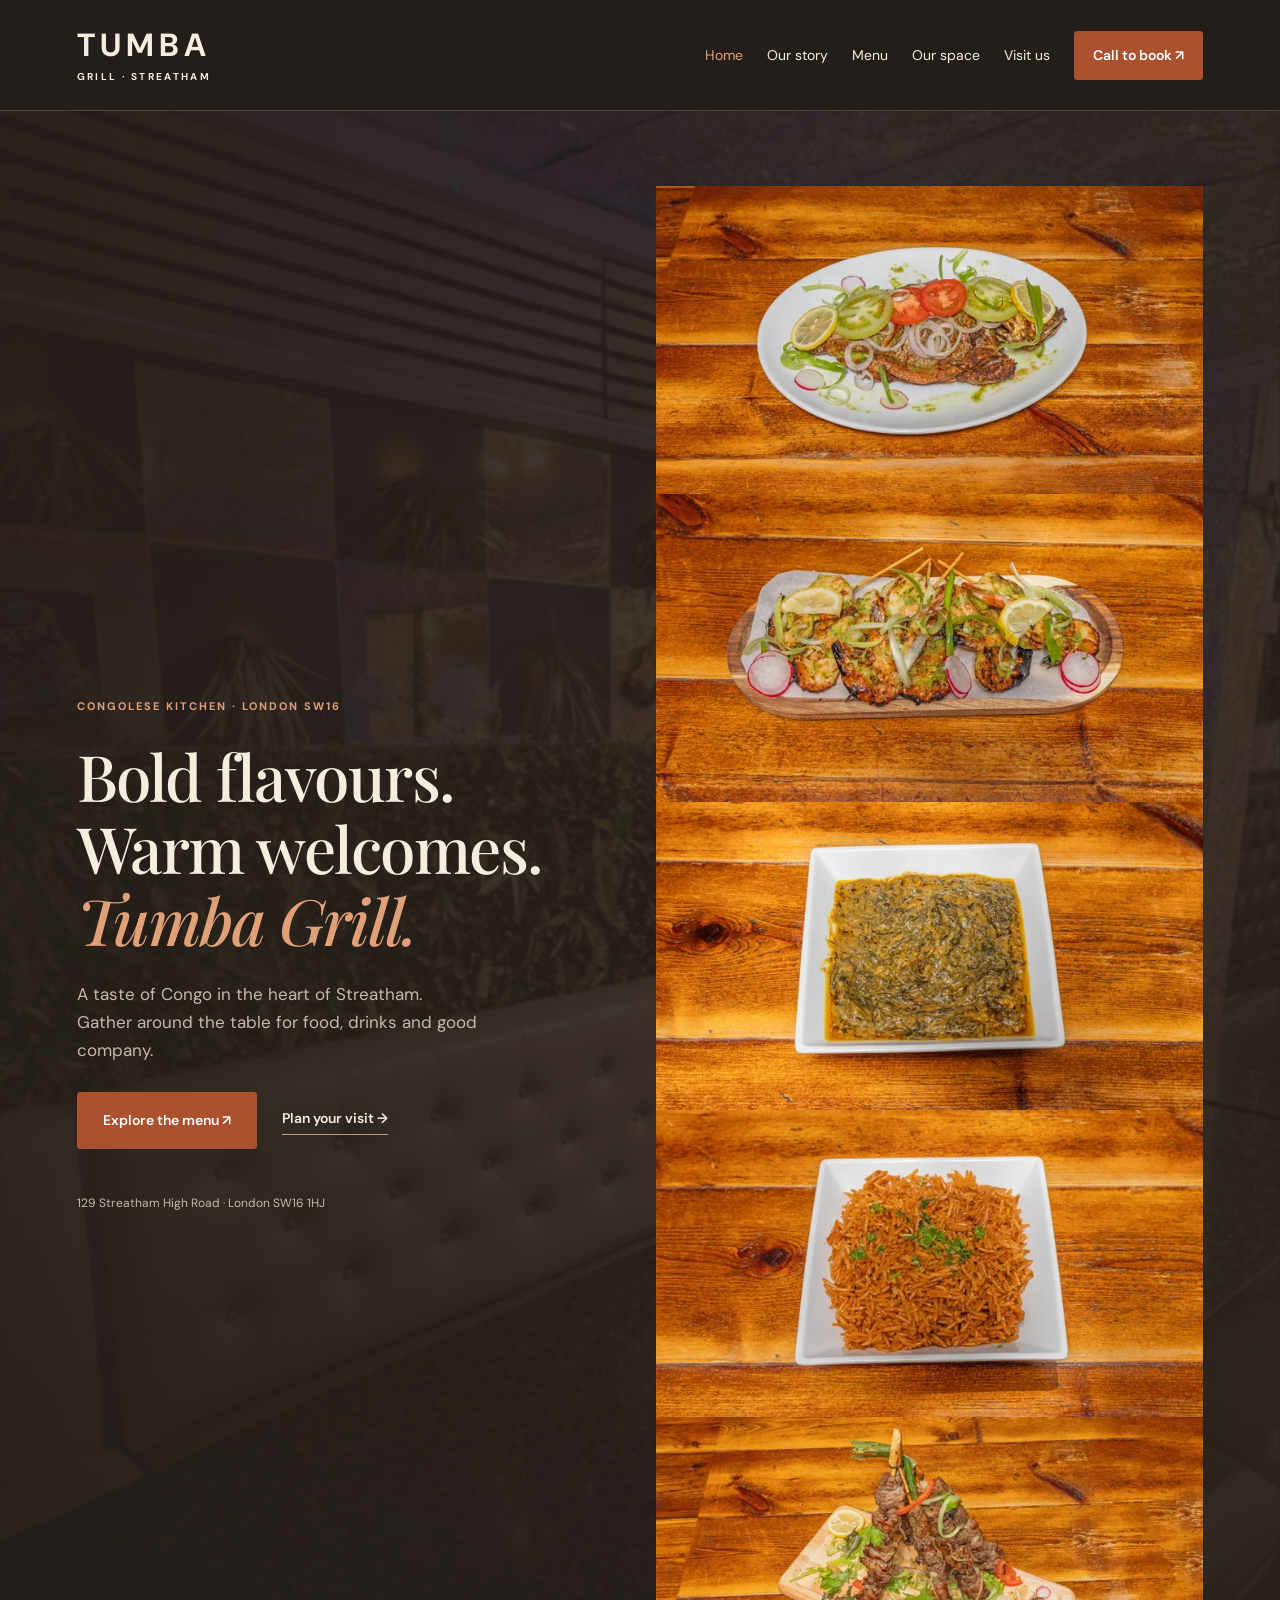
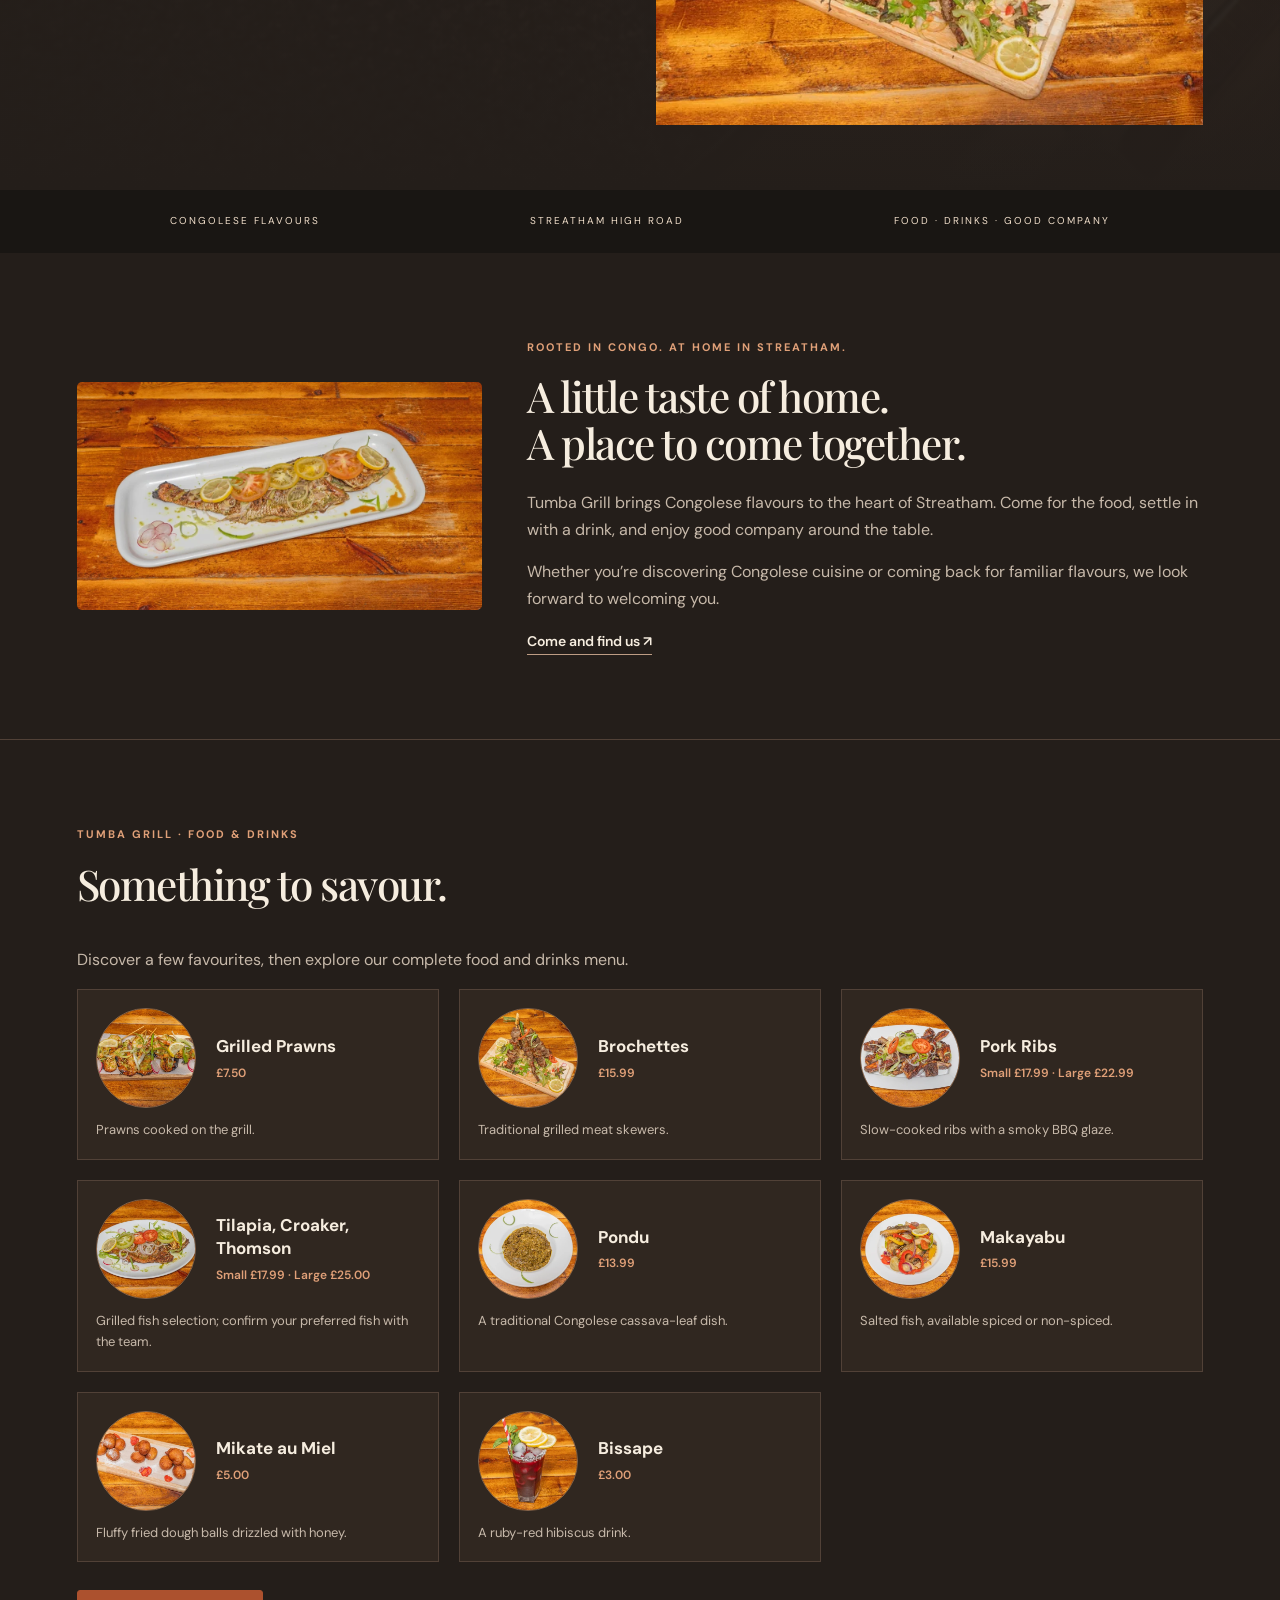
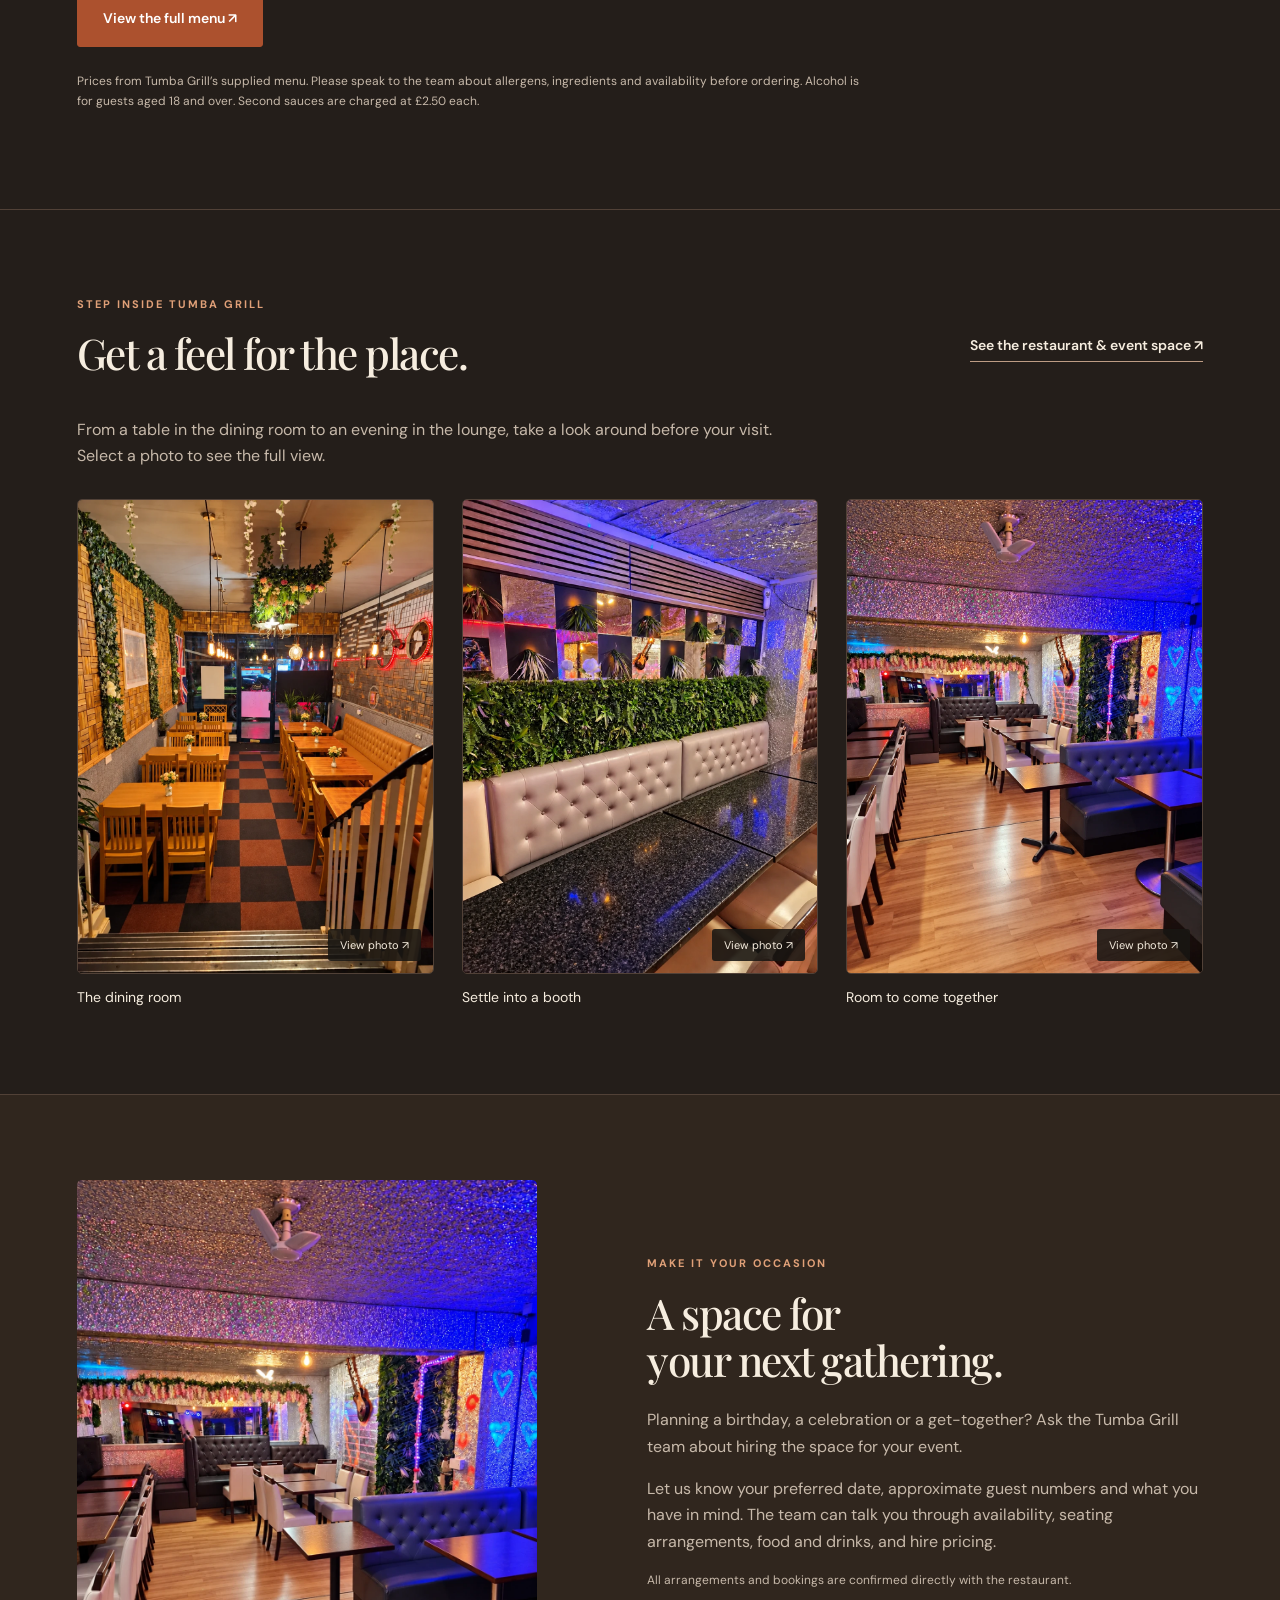
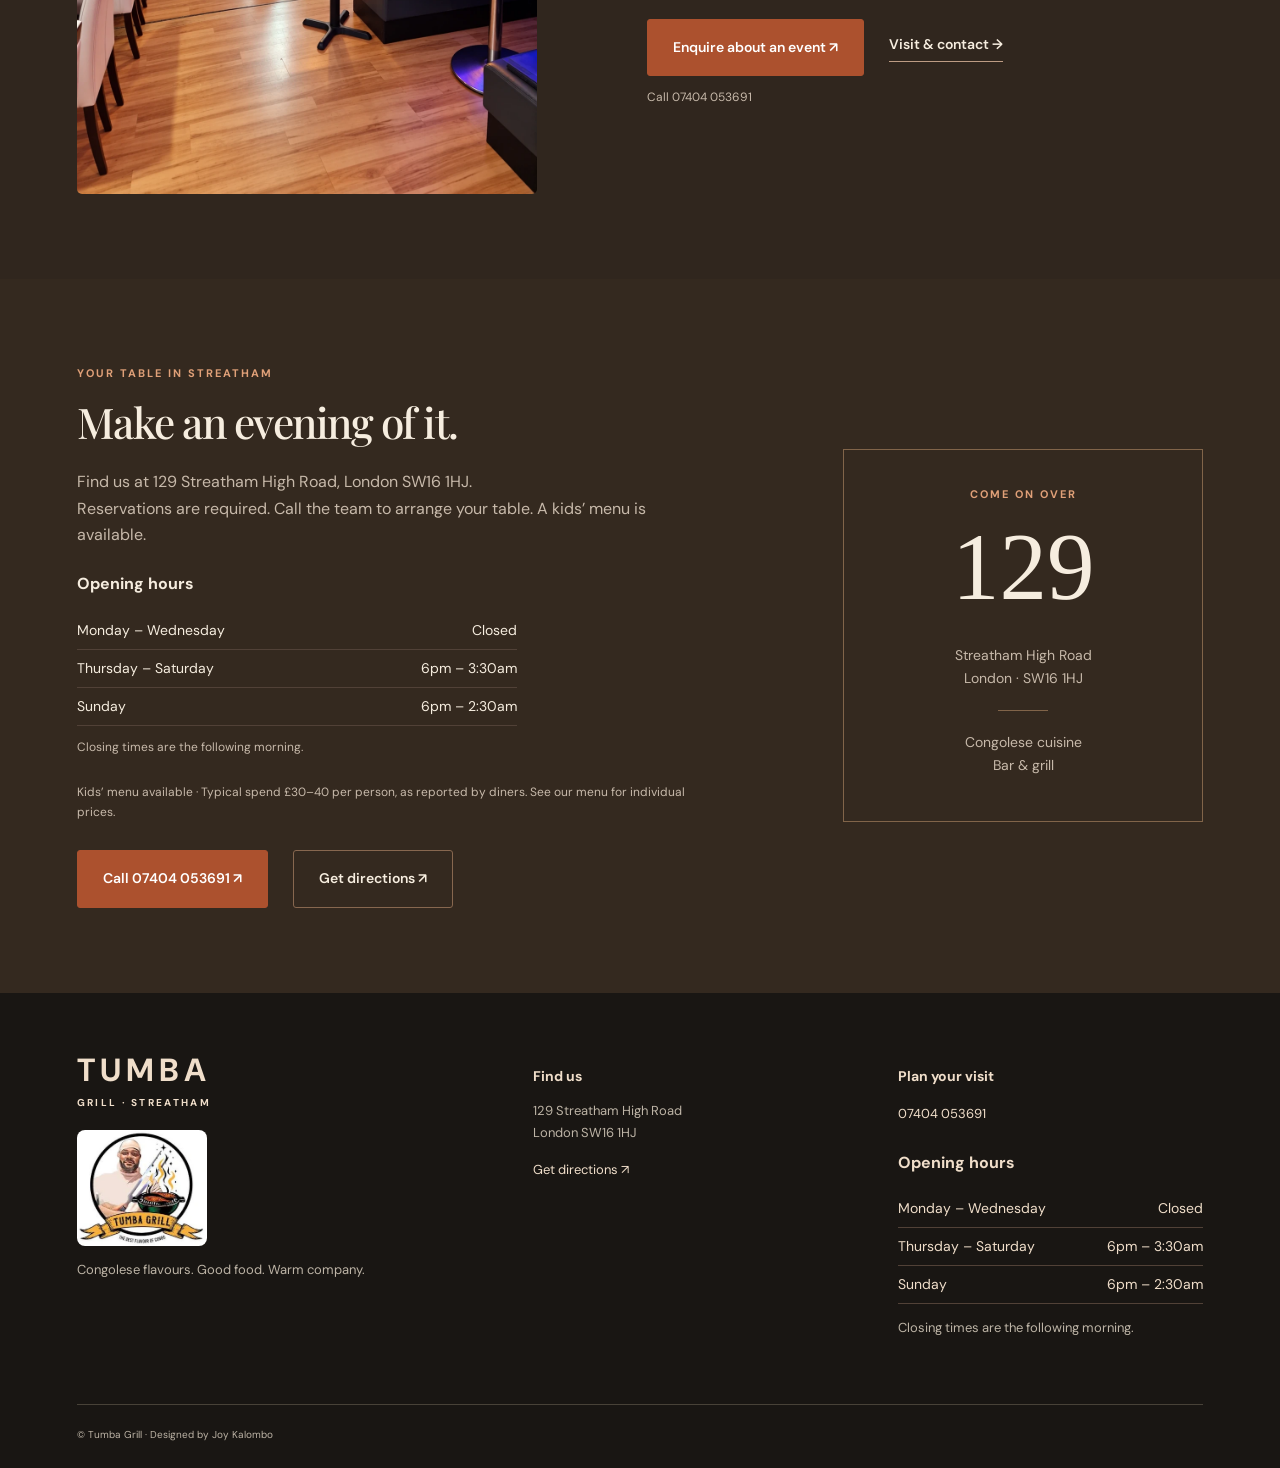
==== commit 21efe5af: "Restore original real photos and introduce five orbiting dishes" ====
--- a/index.html
+++ b/index.html
@@ -23,15 +23,23 @@
 </div>
 <div class="hero-address">129 Streatham High Road · London SW16 1HJ</div>
 </div>
-<figure class="hero-food" data-rotating-tray>
-  <div class="tray-stage">
-    <div class="hero-tray" role="img" aria-label="A sharing tray arranged from Tumba Grill photographs of tilapia, grilled prawns, skewers, jollof rice and fumbwa">
-    <span class="tray-dish photo-subject dish-TumbaGrill_Jollof" style="--tray-left:31%; --tray-top:27%; --tray-size:55%; --tray-angle:-4deg"><img src="img/TumbaGrill_Jollof.webp" width="672" height="378" alt=""></span>
-    <span class="tray-dish photo-subject dish-TumbaGrill_Prawn" style="--tray-left:69%; --tray-top:30%; --tray-size:51%; --tray-angle:15deg"><img src="img/TumbaGrill_Prawn.webp" width="672" height="378" alt=""></span>
-    <span class="tray-dish photo-subject dish-TumbaGrill_Tilapia" style="--tray-left:51%; --tray-top:53%; --tray-size:81%; --tray-angle:-10deg"><img src="img/TumbaGrill_Tilapia.webp" width="672" height="378" alt="" fetchpriority="high"></span>
-    <span class="tray-dish photo-subject dish-TumbaGrill_Skewers" style="--tray-left:31%; --tray-top:73%; --tray-size:49%; --tray-angle:8deg"><img src="img/TumbaGrill_Skewers.webp" width="672" height="378" alt=""></span>
-    <span class="tray-dish photo-subject dish-TumbaGrill_Fumbwa" style="--tray-left:70%; --tray-top:72%; --tray-size:54%; --tray-angle:5deg"><img src="img/TumbaGrill_Fumbwa.webp" width="672" height="378" alt=""></span>
-    </div>
+<figure class="hero-food" data-food-orbit aria-label="Five dishes photographed at Tumba Grill">
+  <div class="food-orbit">
+    <span class="orbit-photo orbit-photo--wide orbit-photo--tilapia" style="--orbit-x: 50%; --orbit-y: 21%">
+      <img src="img/TumbaGrill_Tilapia.webp" width="672" height="378" alt="Whole grilled tilapia on a white platter" fetchpriority="high">
+    </span>
+    <span class="orbit-photo orbit-photo--wide orbit-photo--prawn" style="--orbit-x: 77.6%; --orbit-y: 41%">
+      <img src="img/TumbaGrill_Prawn.webp" width="672" height="378" alt="Grilled prawns on a wooden board">
+    </span>
+    <span class="orbit-photo" style="--orbit-x: 67%; --orbit-y: 73.5%">
+      <img src="img/TumbaGrill_Fumbwa.webp" width="672" height="378" alt="Fumbwa in a square white dish">
+    </span>
+    <span class="orbit-photo" style="--orbit-x: 33%; --orbit-y: 73.5%">
+      <img src="img/TumbaGrill_Jollof.webp" width="672" height="378" alt="Jollof rice in a square white dish">
+    </span>
+    <span class="orbit-photo orbit-photo--wide orbit-photo--skewers" style="--orbit-x: 22.4%; --orbit-y: 41%">
+      <img src="img/TumbaGrill_Skewers.webp" width="672" height="378" alt="Grilled meat skewers on a wooden board">
+    </span>
   </div>
   <button type="button" class="rotation-toggle" hidden>Pause rotation</button>
 </figure>
@@ -40,7 +48,7 @@
 </div>
 <section class="story section">
 
-<figure class="restaurant-photo"><span class="story-dish photo-frame real-dish dish-TumbaGrill_Croaker"><span class="photo-subject"><img src="img/TumbaGrill_Croaker.webp" width="1024" height="576" loading="lazy" alt="Whole grilled croaker with lemon and sliced vegetables"></span></span></figure><div class="story-grid"><div class="eyebrow">ROOTED IN CONGO. AT HOME IN STREATHAM.</div>
+<figure class="restaurant-photo"><img src="img/TumbaGrill_Croaker.webp" width="1024" height="576" loading="lazy" alt="Whole grilled croaker with lemon and sliced vegetables"></figure><div class="story-grid"><div class="eyebrow">ROOTED IN CONGO. AT HOME IN STREATHAM.</div>
 <h2>A little taste of home.<br>A place to come together.</h2>
 <div>
 <p>Tumba Grill brings Congolese flavours to the heart of Streatham. Come for the food, settle in with a drink, and enjoy good company around the table.</p>
@@ -48,7 +56,7 @@
 </div>
 </div>
 </section>
-<section class="section" id="menu"><div class="section-top"><div><div class="eyebrow">TUMBA GRILL · FOOD & DRINKS</div><h2>Something to savour.</h2></div></div><p>Discover a few favourites, then explore our complete food and drinks menu.</p><div class="menu-grid"><article class="menu-card" data-category="food"><span class="menu-thumbnail photo-frame real-dish dish-TumbaGrill_Prawn"><span class="photo-subject"><img src="img/TumbaGrill_Prawn.webp" width="672" height="378" loading="lazy" alt="Grilled prawns with lemon and sliced vegetables"></span></span><div class="dish-title"><h3>Grilled Prawns</h3><span>£7.50</span></div><p>Prawns cooked on the grill.</p></article><article class="menu-card" data-category="food"><span class="menu-thumbnail photo-frame real-dish dish-TumbaGrill_Skewers"><span class="photo-subject"><img src="img/TumbaGrill_Skewers.webp" width="672" height="378" loading="lazy" alt="Grilled meat skewers on a wooden serving board"></span></span><div class="dish-title"><h3>Brochettes</h3><span>£15.99</span></div><p>Traditional grilled meat skewers.</p></article><article class="menu-card" data-category="food"><span class="menu-thumbnail photo-frame real-dish dish-TumbaGrill_PorkRibs"><span class="photo-subject"><img src="img/TumbaGrill_PorkRibs.webp" width="672" height="378" loading="lazy" alt="Grilled pork ribs with tomato and greens"></span></span><div class="dish-title"><h3>Pork Ribs</h3><span>Small £17.99 · Large £22.99</span></div><p>Slow-cooked ribs with a smoky BBQ glaze.</p></article><article class="menu-card" data-category="food"><span class="menu-thumbnail photo-frame real-dish dish-TumbaGrill_Tilapia"><span class="photo-subject"><img src="img/TumbaGrill_Tilapia.webp" width="672" height="378" loading="lazy" alt="Whole grilled tilapia from Tumba Grill’s fish selection"></span></span><div class="dish-title"><h3>Tilapia, Croaker, Thomson</h3><span>Small £17.99 · Large £25.00</span></div><p>Grilled fish selection; confirm your preferred fish with the team.</p></article><article class="menu-card" data-category="food"><span class="menu-thumbnail photo-frame real-dish dish-TumbaGrill_Pondu"><span class="photo-subject"><img src="img/TumbaGrill_Pondu.webp" width="672" height="378" loading="lazy" alt="Congolese cassava leaves served on a white plate"></span></span><div class="dish-title"><h3>Pondu</h3><span>£13.99</span></div><p>A traditional Congolese cassava-leaf dish.</p></article><article class="menu-card" data-category="food"><span class="menu-thumbnail photo-frame real-dish dish-TumbaGrill_Makayabu"><span class="photo-subject"><img src="img/TumbaGrill_Makayabu.webp" width="672" height="378" loading="lazy" alt="Makayabu served with peppers, onions and lemon"></span></span><div class="dish-title"><h3>Makayabu</h3><span>£15.99</span></div><p>Salted fish, available spiced or non-spiced.</p></article><article class="menu-card" data-category="food"><span class="menu-thumbnail photo-frame real-dish dish-TumbaGrill_PufPuf"><span class="photo-subject"><img src="img/TumbaGrill_PufPuf.webp" width="672" height="378" loading="lazy" alt="Golden mikate served on a wooden board"></span></span><div class="dish-title"><h3>Mikate au Miel</h3><span>£5.00</span></div><p>Fluffy fried dough balls drizzled with honey.</p></article><article class="menu-card" data-category="drinks"><span class="menu-thumbnail photo-frame real-dish dish-TumbaGrill_Bissape"><span class="photo-subject"><img src="img/TumbaGrill_Bissape.webp" width="672" height="378" loading="lazy" alt="Ruby-red bissape with ice and lemon"></span></span><div class="dish-title"><h3>Bissape</h3><span>£3.00</span></div><p>A ruby-red hibiscus drink.</p></article></div><div class="actions"><a class="button" href="menu.html">View the full menu ↗</a></div><p class="menu-note">Prices from Tumba Grill’s supplied menu. Please speak to the team about allergens, ingredients and availability before ordering. Alcohol is for guests aged 18 and over. Second sauces are charged at £2.50 each.</p></section>
+<section class="section" id="menu"><div class="section-top"><div><div class="eyebrow">TUMBA GRILL · FOOD & DRINKS</div><h2>Something to savour.</h2></div></div><p>Discover a few favourites, then explore our complete food and drinks menu.</p><div class="menu-grid"><article class="menu-card" data-category="food"><img class="menu-thumbnail menu-thumbnail--restaurant" src="img/TumbaGrill_Prawn.webp" width="672" height="378" loading="lazy" alt="Grilled prawns with lemon and sliced vegetables"><div class="dish-title"><h3>Grilled Prawns</h3><span>£7.50</span></div><p>Prawns cooked on the grill.</p></article><article class="menu-card" data-category="food"><img class="menu-thumbnail menu-thumbnail--restaurant" src="img/TumbaGrill_Skewers.webp" width="672" height="378" loading="lazy" alt="Grilled meat skewers on a wooden serving board"><div class="dish-title"><h3>Brochettes</h3><span>£15.99</span></div><p>Traditional grilled meat skewers.</p></article><article class="menu-card" data-category="food"><img class="menu-thumbnail menu-thumbnail--restaurant" src="img/TumbaGrill_PorkRibs.webp" width="672" height="378" loading="lazy" alt="Grilled pork ribs with tomato and greens"><div class="dish-title"><h3>Pork Ribs</h3><span>Small £17.99 · Large £22.99</span></div><p>Slow-cooked ribs with a smoky BBQ glaze.</p></article><article class="menu-card" data-category="food"><img class="menu-thumbnail menu-thumbnail--restaurant" src="img/TumbaGrill_Tilapia.webp" width="672" height="378" loading="lazy" alt="Whole grilled tilapia from Tumba Grill’s fish selection"><div class="dish-title"><h3>Tilapia, Croaker, Thomson</h3><span>Small £17.99 · Large £25.00</span></div><p>Grilled fish selection; confirm your preferred fish with the team.</p></article><article class="menu-card" data-category="food"><img class="menu-thumbnail menu-thumbnail--restaurant" src="img/TumbaGrill_Pondu.webp" width="672" height="378" loading="lazy" alt="Congolese cassava leaves served on a white plate"><div class="dish-title"><h3>Pondu</h3><span>£13.99</span></div><p>A traditional Congolese cassava-leaf dish.</p></article><article class="menu-card" data-category="food"><img class="menu-thumbnail menu-thumbnail--restaurant" src="img/TumbaGrill_Makayabu.webp" width="672" height="378" loading="lazy" alt="Makayabu served with peppers, onions and lemon"><div class="dish-title"><h3>Makayabu</h3><span>£15.99</span></div><p>Salted fish, available spiced or non-spiced.</p></article><article class="menu-card" data-category="food"><img class="menu-thumbnail menu-thumbnail--restaurant" src="img/TumbaGrill_PufPuf.webp" width="672" height="378" loading="lazy" alt="Golden mikate served on a wooden board"><div class="dish-title"><h3>Mikate au Miel</h3><span>£5.00</span></div><p>Fluffy fried dough balls drizzled with honey.</p></article><article class="menu-card" data-category="drinks"><img class="menu-thumbnail menu-thumbnail--restaurant" src="img/TumbaGrill_Bissape.webp" width="672" height="378" loading="lazy" alt="Ruby-red bissape with ice and lemon"><div class="dish-title"><h3>Bissape</h3><span>£3.00</span></div><p>A ruby-red hibiscus drink.</p></article></div><div class="actions"><a class="button" href="menu.html">View the full menu ↗</a></div><p class="menu-note">Prices from Tumba Grill’s supplied menu. Please speak to the team about allergens, ingredients and availability before ordering. Alcohol is for guests aged 18 and over. Second sauces are charged at £2.50 each.</p></section>
 <section class="section venue-gallery" id="gallery"><div class="section-top"><div><div class="eyebrow">STEP INSIDE TUMBA GRILL</div><h2>Get a feel for the place.</h2></div><a class="text-link" href="space.html">See the restaurant & event space ↗</a></div><p class="gallery-intro">From a table in the dining room to an evening in the lounge, take a look around before your visit. Select a photo to see the full view.</p><div class="venue-grid"><figure class="venue-card"><a href="img/venue-dining-tidy.webp" data-photo="img/venue-dining-tidy.webp" data-caption="The dining room" aria-label="View photo: The dining room"><img src="img/venue-dining-tidy.webp" width="900" height="1200" loading="lazy" alt="Wooden tables, warm lighting and cushioned seating in the dining room."><span class="photo-open" aria-hidden="true">View photo ↗</span></a><figcaption>The dining room</figcaption></figure><figure class="venue-card"><a href="img/venue-booths-tidy.webp" data-photo="img/venue-booths-tidy.webp" data-caption="Settle into a booth" aria-label="View photo: Settle into a booth"><img src="img/venue-booths-tidy.webp" width="900" height="1200" loading="lazy" alt="Upholstered booth seating, greenery and table details."><span class="photo-open" aria-hidden="true">View photo ↗</span></a><figcaption>Settle into a booth</figcaption></figure><figure class="venue-card"><a href="img/venue-lounge-tidy.webp" data-photo="img/venue-lounge-tidy.webp" data-caption="Room to come together" aria-label="View photo: Room to come together"><img src="img/venue-lounge-tidy.webp" width="900" height="1200" loading="lazy" alt="A view of the lounge seating and tables."><span class="photo-open" aria-hidden="true">View photo ↗</span></a><figcaption>Room to come together</figcaption></figure></div></section><section class="section venue-events" id="events"><figure class="event-photo"><a href="img/venue-lounge-tidy.webp" data-photo="img/venue-lounge-tidy.webp" data-caption="The lounge space" aria-label="View the full lounge photo"><img src="img/venue-lounge-tidy.webp" width="900" height="1200" loading="lazy" alt="Lounge tables and upholstered seating at Tumba Grill"></a></figure><div><div class="eyebrow">MAKE IT YOUR OCCASION</div><h2>A space for<br>your next gathering.</h2><p>Planning a birthday, a celebration or a get-together? Ask the Tumba Grill team about hiring the space for your event.</p><p>Let us know your preferred date, approximate guest numbers and what you have in mind. The team can talk you through availability, seating arrangements, food and drinks, and hire pricing.</p><p class="event-note">All arrangements and bookings are confirmed directly with the restaurant.</p><div class="actions"><a class="button" href="tel:+447404053691">Enquire about an event ↗</a><a class="text-link" href="contact.html">Visit & contact →</a></div><p class="event-phone">Call 07404 053691</p></div></section><section class="visit section">
 <div>
 <div class="eyebrow">YOUR TABLE IN STREATHAM</div>
--- a/css/tumba.css
+++ b/css/tumba.css
@@ -41,16 +41,662 @@
 /* Real venue photography and event enquiries. */
 .venue-gallery{border-top:1px solid var(--line)}.gallery-intro{max-width:740px;margin-bottom:30px}.venue-grid{display:grid;grid-template-columns:repeat(3,minmax(0,1fr));gap:28px}.venue-card{margin:0}.venue-card>a{display:block;position:relative;background:#191613;border:1px solid var(--line);border-radius:5px;overflow:hidden}.venue-card img{display:block;width:100%;height:auto;aspect-ratio:3/4;object-fit:contain}.photo-open{position:absolute;bottom:12px;right:12px;background:#191613de;color:#f6eddf;font-size:11px;padding:7px 12px;border-radius:3px}.venue-card figcaption{font-size:14px;color:var(--ink);margin-top:12px}.venue-events{display:grid;grid-template-columns:minmax(0,1fr) minmax(0,1.1fr);gap:65px;align-items:center;background:#30261e;border-top:1px solid var(--line)}.event-photo{margin:0;max-width:460px}.event-photo img{display:block;width:100%;height:auto;border-radius:5px}.event-note,.event-phone{font-size:12px}.photo-dialog{padding:45px 20px 20px;max-width:94vw;max-height:95vh;background:#191613;color:#f6eddf;border:1px solid #66503d;border-radius:8px;overflow:auto}.photo-dialog::backdrop{background:#000d}.photo-dialog figure{margin:0}.photo-full{display:block;max-width:85vw;max-height:77vh;width:auto;height:auto;object-fit:contain}.photo-dialog figcaption{text-align:center;font-size:13px;color:#e9dcca}.photo-close{position:absolute;right:10px;top:5px;border:0;background:none;color:#fff;font-size:30px;line-height:1;padding:5px 10px}header nav{gap:24px}@media(max-width:900px){.venue-grid{grid-template-columns:repeat(2,minmax(0,1fr));gap:22px}.venue-events{gap:30px}}@media(max-width:600px){.venue-grid{grid-template-columns:1fr;gap:25px}.venue-events{grid-template-columns:1fr}.event-photo{max-width:none}.photo-full{max-width:83vw}.photo-dialog{padding-left:12px;padding-right:12px}}
 
-/* Wide photographs keep the full dish in view. */
-.hero-food .hero-spread {
+/* Shared photography framing and individually positioned source photography. */
+.photo-frame {
+  position: relative;
+  display: block;
+  isolation: isolate;
+  overflow: hidden;
+  aspect-ratio: 16 / 9;
+  background: #a26032 url('../img/menu-tabletop.webp') center / cover no-repeat;
+}
+
+.photo-frame.real-dish::before {
+  content: '';
+  position: absolute;
+  inset: 0;
+  background: #36201114;
+}
+
+.menu-card .menu-thumbnail.photo-frame {
+  height: auto;
+  border-radius: 8px;
+  background: #a26032 url('../img/menu-tabletop.webp') center / cover no-repeat;
+}
+
+.photo-subject {
+  position: absolute;
+  width: 100%;
+  aspect-ratio: 16 / 9;
+  top: 50%;
+  left: 50%;
+  translate: -50% -50%;
+  filter: drop-shadow(1px 3px 2px #28140866);
+}
+
+.photo-frame .photo-subject img,
+.tray-dish img {
+  position: absolute;
+  inset: 0;
+  display: block;
+  width: 100%;
+  height: 100%;
+  object-fit: fill;
+  clip-path: var(--dish-clip);
+  transform-origin: var(--dish-center);
+  transform: translate(var(--dish-x), var(--dish-y)) rotate(var(--dish-angle, 0deg));
+}
+
+.stock-dish .photo-subject,
+.stock-drink .photo-subject {
+  height: 144%;
+  width: auto;
+  aspect-ratio: 1;
+}
+
+.stock-drink .photo-subject {
+  height: 116%;
+}
+
+.stock-dish .photo-subject::before {
+  content: '';
+  position: absolute;
+  left: 50%;
+  top: 50%;
+  width: var(--rim-w);
+  height: var(--rim-h);
+  transform: translate(-50%, -50%);
+  border-radius: 50%;
+  background: radial-gradient(ellipse at 43% 35%, #f7f4eb 53%, #eee8dc 66%, #fffdf7 76%, #c6baaa 100%);
+  box-shadow: 0 1px 1px #47230c55;
+}
+
+.story .story-dish {
   border: 1px solid #876348;
-  border-radius: 12px;
-  box-shadow: 0 20px 30px #0005;
-}
-
-.menu-card .menu-thumbnail--restaurant {
-  height: auto;
-  aspect-ratio: 16 / 9;
-  object-fit: contain;
   border-radius: 8px;
 }
+
+.hero-food {
+  width: 100%;
+  min-width: 0;
+}
+
+.tray-stage {
+  display: grid;
+  place-items: center;
+  width: min(100%, 550px);
+  margin-inline: auto;
+  aspect-ratio: 1;
+  border-radius: 50%;
+  background: radial-gradient(circle, #a1693630 38%, #2a211b00 72%);
+}
+
+.hero-tray {
+  position: relative;
+  isolation: isolate;
+  width: 92%;
+  aspect-ratio: 1;
+  border: clamp(4px, .7vw, 9px) solid #754322;
+  border-radius: 50%;
+  overflow: hidden;
+  background:
+    radial-gradient(ellipse at 43% 33%, #ffda8e1a 8%, #3b190817 56%, #29130770 100%),
+    #945327 url('../img/menu-tabletop.webp') center / cover no-repeat;
+  box-shadow: inset 0 0 0 1px #edb97a88, inset 0 0 0 5px #4f280f80,
+    inset 0 0 18px 7px #3b1f0c77, 0 3px 0 #402513, 0 16px 35px #0008;
+}
+
+.tray-dish {
+  top: var(--tray-top);
+  left: var(--tray-left);
+  width: var(--tray-size);
+  transform: rotate(var(--tray-angle));
+}
+
+[data-rotation-enabled] .hero-tray {
+  animation: tray-revolve 80s linear infinite;
+}
+
+[data-rotation-enabled].is-paused .hero-tray {
+  animation-play-state: paused;
+}
+
+.rotation-toggle {
+  margin-top: 6px;
+  min-height: 30px;
+  border: 0;
+  padding: 4px 12px;
+  background: transparent;
+  color: var(--muted);
+  font-size: 12px;
+  text-decoration: underline;
+}
+
+@keyframes tray-revolve {
+  to { transform: rotate(360deg); }
+}
+
+@media (prefers-reduced-motion: reduce) {
+  [data-rotation-enabled] .hero-tray { animation: none; }
+  .rotation-toggle { display: none; }
+}
+
+
+/* Subject outlines in the original photograph coordinate space. */
+.dish-TumbaGrill_Jollof {
+  --dish-clip:polygon(30.92% 16.37%, 69.41% 15.20%, 70.72% 17.54%, 75.00% 79.53%, 74.34% 81.29%, 26.32% 82.46%, 25.66% 80.70%, 29.61% 18.13%);
+  --dish-center:50.33% 48.83%;
+  --dish-x:-0.33%;
+  --dish-y:1.17%;
+  --dish-angle:1deg;
+}
+
+.dish-TumbaGrill_Prawn {
+  --dish-clip:polygon(13.16% 45.03%, 15.46% 36.26%, 17.76% 28.65%, 21.38% 25.15%, 29.28% 24.56%, 36.18% 27.49%, 48.36% 16.96%, 49.67% 16.96%, 40.79% 26.90%, 50.00% 21.05%, 50.66% 22.81%, 47.04% 27.49%, 55.59% 19.30%, 56.25% 19.88%, 52.96% 25.73%, 61.51% 26.32%, 64.80% 21.64%, 66.78% 27.49%, 75.33% 26.32%, 80.26% 28.65%, 84.54% 36.26%, 85.53% 45.61%, 84.87% 54.97%, 82.57% 61.99%, 79.61% 67.25%, 75.00% 70.76%, 24.01% 72.51%, 19.08% 71.35%, 15.79% 64.91%, 13.82% 57.31%);
+  --dish-center:49.34% 44.74%;
+  --dish-x:0.66%;
+  --dish-y:5.26%;
+}
+
+.dish-TumbaGrill_Tilapia {
+  --dish-clip:polygon(18.75% 47.95%, 20.72% 39.18%, 24.67% 32.16%, 30.59% 26.90%, 37.17% 22.81%, 45.72% 20.47%, 53.95% 19.88%, 61.18% 21.64%, 67.11% 24.56%, 72.37% 30.41%, 75.99% 36.26%, 77.96% 43.86%, 78.62% 50.29%, 77.63% 59.06%, 75.00% 65.50%, 70.72% 71.35%, 64.14% 75.44%, 57.24% 78.36%, 49.34% 80.12%, 41.45% 80.12%, 34.21% 77.19%, 28.95% 73.68%, 24.01% 68.42%, 20.72% 61.99%, 18.75% 54.97%);
+  --dish-center:48.68% 50.00%;
+  --dish-x:1.32%;
+  --dish-y:0.00%;
+  --dish-angle:4deg;
+}
+
+.dish-TumbaGrill_Skewers {
+  --dish-clip:polygon(22.70% 54.97%, 30.59% 32.75%, 33.55% 29.24%, 36.84% 29.24%, 39.14% 31.58%, 41.12% 20.47%, 39.80% 14.62%, 37.50% 12.28%, 35.86% 8.77%, 41.78% 8.19%, 43.42% 4.09%, 44.74% 4.09%, 44.74% 12.87%, 47.37% 16.96%, 48.03% 21.64%, 50.33% 19.30%, 53.62% 22.81%, 54.93% 28.07%, 57.89% 33.33%, 59.54% 38.60%, 61.18% 43.86%, 63.82% 49.71%, 66.78% 52.05%, 74.34% 57.31%, 76.32% 59.65%, 76.32% 62.57%, 71.38% 84.80%, 69.74% 90.06%, 67.43% 91.23%, 64.47% 89.47%, 24.01% 63.16%, 22.37% 59.65%);
+  --dish-center:49.34% 47.66%;
+  --dish-x:0.66%;
+  --dish-y:2.34%;
+  --dish-angle:-22deg;
+}
+
+.dish-TumbaGrill_Fumbwa {
+  --dish-clip:polygon(28.95% 14.62%, 69.08% 13.45%, 70.39% 14.04%, 71.05% 18.13%, 74.34% 76.61%, 74.01% 79.53%, 25.99% 81.29%, 25.33% 79.53%, 28.29% 16.96%);
+  --dish-center:49.84% 47.37%;
+  --dish-x:0.16%;
+  --dish-y:2.63%;
+  --dish-angle:1deg;
+}
+
+.dish-TumbaGrill_Croaker {
+  --dish-clip:polygon(9.87% 67.25%, 10.20% 52.05%, 15.13% 40.94%, 75.33% 12.28%, 81.91% 14.62%, 85.53% 26.90%, 85.86% 39.18%, 82.57% 48.54%, 20.72% 87.13%, 14.47% 84.21%, 10.20% 77.78%);
+  --dish-center:47.86% 49.71%;
+  --dish-x:2.14%;
+  --dish-y:0.29%;
+  --dish-angle:15deg;
+}
+
+.dish-TumbaGrill_PorkRibs {
+  --dish-clip:polygon(16.12% 36.26%, 23.68% 25.73%, 33.55% 18.71%, 51.32% 18.71%, 62.50% 26.32%, 70.07% 23.39%, 77.63% 30.99%, 83.22% 44.44%, 82.24% 61.99%, 76.32% 73.10%, 65.79% 81.29%, 54.93% 84.21%, 36.51% 81.87%, 24.34% 73.10%, 18.09% 60.82%, 16.12% 47.37%);
+  --dish-center:49.67% 51.46%;
+  --dish-x:0.33%;
+  --dish-y:-1.46%;
+}
+
+.dish-TumbaGrill_Pondu {
+  --dish-clip:ellipse(27.14% 40.94% at 50.16% 46.78%);
+  --dish-center:50.16% 46.78%;
+  --dish-x:-0.16%;
+  --dish-y:3.22%;
+}
+
+.dish-TumbaGrill_Makayabu {
+  --dish-clip:ellipse(25.33% 36.26% at 49.67% 50.29%);
+  --dish-center:49.67% 50.29%;
+  --dish-x:0.33%;
+  --dish-y:-0.29%;
+}
+
+.dish-TumbaGrill_PufPuf {
+  --dish-clip:polygon(15.79% 56.73%, 12.83% 46.78%, 20.72% 33.92%, 31.58% 15.79%, 41.12% 12.87%, 72.70% 26.32%, 82.89% 39.77%, 81.91% 57.31%, 76.32% 69.01%, 67.43% 74.85%, 43.75% 63.74%, 23.03% 54.97%);
+  --dish-center:47.86% 43.86%;
+  --dish-x:2.14%;
+  --dish-y:6.14%;
+  --dish-angle:-16deg;
+}
+
+.dish-TumbaGrill_Bissape {
+  --dish-clip:polygon(34.87% 7.02%, 36.18% 6.43%, 38.82% 14.04%, 41.12% 13.45%, 43.75% 12.87%, 44.74% 15.79%, 42.76% 21.05%, 44.41% 23.98%, 46.38% 18.71%, 49.67% 15.20%, 54.28% 14.62%, 58.88% 17.54%, 60.53% 21.05%, 63.49% 22.81%, 65.79% 24.56%, 66.12% 28.07%, 64.80% 32.16%, 62.17% 35.67%, 59.54% 37.43%, 60.53% 41.52%, 59.54% 48.54%, 57.57% 71.35%, 55.26% 85.96%, 53.62% 92.40%, 44.74% 91.81%, 43.09% 87.72%, 40.79% 69.01%, 38.49% 49.71%, 37.83% 38.60%, 38.82% 35.09%, 36.84% 31.58%, 32.89% 32.75%, 29.93% 36.84%, 29.61% 33.33%, 30.92% 28.65%, 33.55% 26.32%, 37.50% 24.56%);
+  --dish-center:47.86% 49.42%;
+  --dish-x:2.14%;
+  --dish-y:0.58%;
+}
+
+.dish-TumbaGrill_Samosa {
+  --dish-clip:polygon(23.03% 60.23%, 26.32% 50.29%, 33.22% 42.69%, 42.11% 37.43%, 41.12% 32.16%, 43.75% 26.32%, 41.78% 21.05%, 42.11% 9.94%, 45.72% 4.09%, 51.97% 2.92%, 57.24% 7.60%, 58.88% 17.54%, 56.58% 25.73%, 50.99% 31.58%, 55.92% 33.33%, 64.80% 28.07%, 73.68% 26.32%, 78.62% 34.50%, 78.95% 46.20%, 75.99% 57.31%, 67.76% 69.59%, 58.55% 76.02%, 42.11% 85.38%, 32.57% 83.04%, 24.01% 75.44%);
+  --dish-center:50.99% 44.15%;
+  --dish-x:-0.99%;
+  --dish-y:5.85%;
+}
+
+.dish-s0-2 {
+  --dish-clip:ellipse(27.05% 22.13% at 49.18% 47.54%);
+  --dish-center:49.18% 47.54%;
+  --dish-x:0.82%;
+  --dish-y:2.46%;
+  --rim-w:66.39%;
+  --rim-h:50.00%;
+}
+
+.dish-s0-3 {
+  --dish-clip:ellipse(25.41% 21.31% at 49.18% 46.72%);
+  --dish-center:49.18% 46.72%;
+  --dish-x:0.82%;
+  --dish-y:3.28%;
+  --rim-w:62.30%;
+  --rim-h:52.46%;
+}
+
+.dish-s0-4 {
+  --dish-clip:ellipse(29.51% 20.08% at 50.00% 47.13%);
+  --dish-center:50.00% 47.13%;
+  --dish-x:0.00%;
+  --dish-y:2.87%;
+  --rim-w:68.03%;
+  --rim-h:51.64%;
+}
+
+.dish-s0-5 {
+  --dish-clip:ellipse(26.64% 22.54% at 49.59% 46.31%);
+  --dish-center:49.59% 46.31%;
+  --dish-x:0.41%;
+  --dish-y:3.69%;
+  --rim-w:66.39%;
+  --rim-h:53.28%;
+}
+
+.dish-s0-6 {
+  --dish-clip:ellipse(27.87% 22.54% at 50.00% 46.31%);
+  --dish-center:50.00% 46.31%;
+  --dish-x:0.00%;
+  --dish-y:3.69%;
+  --rim-w:67.21%;
+  --rim-h:52.46%;
+}
+
+.dish-s0-7 {
+  --dish-clip:ellipse(30.74% 25.82% at 48.77% 49.59%);
+  --dish-center:48.77% 49.59%;
+  --dish-x:1.23%;
+  --dish-y:0.41%;
+  --rim-w:73.77%;
+  --rim-h:59.84%;
+}
+
+.dish-s0-8 {
+  --dish-clip:ellipse(30.33% 22.95% at 49.18% 48.36%);
+  --dish-center:49.18% 48.36%;
+  --dish-x:0.82%;
+  --dish-y:1.64%;
+  --rim-w:72.13%;
+  --rim-h:54.10%;
+}
+
+.dish-TumbaGrill_Wings {
+  --dish-clip:polygon(17.76% 46.20%, 19.08% 39.18%, 21.05% 36.26%, 21.71% 30.99%, 24.34% 29.24%, 30.92% 28.65%, 36.51% 26.90%, 40.13% 26.32%, 41.45% 28.65%, 45.07% 26.32%, 50.00% 25.15%, 54.28% 26.32%, 57.89% 29.24%, 60.86% 27.49%, 65.46% 28.07%, 69.74% 26.90%, 73.03% 29.82%, 75.99% 33.33%, 78.62% 39.77%, 79.93% 47.37%, 79.61% 53.80%, 77.96% 59.65%, 74.34% 65.50%, 69.41% 68.42%, 26.97% 68.42%, 23.03% 66.67%, 20.07% 61.99%, 18.09% 55.56%);
+  --dish-center:48.85% 46.78%;
+  --dish-x:1.15%;
+  --dish-y:3.22%;
+}
+
+.dish-TumbaGrill_Ntaba {
+  --dish-clip:ellipse(32.73% 25.15% at 49.84% 51.46%);
+  --dish-center:49.84% 51.46%;
+  --dish-x:0.16%;
+  --dish-y:-1.46%;
+  --dish-angle:3deg;
+}
+
+.dish-TumbaGrill_PorkBelly {
+  --dish-clip:polygon(15.13% 41.52%, 17.76% 32.16%, 21.38% 22.22%, 25.33% 21.64%, 32.57% 18.71%, 42.43% 16.37%, 50.66% 15.79%, 62.50% 17.54%, 68.75% 19.30%, 72.04% 19.30%, 75.00% 26.32%, 77.96% 34.50%, 79.61% 43.86%, 79.28% 53.80%, 77.96% 63.16%, 77.96% 69.59%, 75.33% 71.93%, 66.78% 76.02%, 58.55% 78.95%, 47.70% 80.12%, 36.84% 78.95%, 27.63% 76.02%, 21.05% 75.44%, 17.11% 69.59%, 15.46% 61.40%, 14.80% 53.22%, 14.80% 47.37%);
+  --dish-center:47.20% 47.95%;
+  --dish-x:2.80%;
+  --dish-y:2.05%;
+}
+
+.dish-TumbaGrill_GrillNgolo {
+  --dish-clip:polygon(13.82% 51.46%, 17.76% 44.44%, 77.96% 15.20%, 82.89% 16.96%, 88.16% 32.16%, 88.16% 44.44%, 83.22% 52.05%, 25.66% 73.10%, 18.42% 69.01%, 14.47% 61.40%);
+  --dish-center:50.99% 44.15%;
+  --dish-x:-0.99%;
+  --dish-y:5.85%;
+  --dish-angle:12deg;
+}
+
+.dish-TumbaGrill_LibokeNgolo {
+  --dish-clip:ellipse(28.62% 36.55% at 49.67% 51.17%);
+  --dish-center:49.67% 51.17%;
+  --dish-x:0.33%;
+  --dish-y:-1.17%;
+}
+
+.dish-s1-1 {
+  --dish-clip:ellipse(28.69% 22.13% at 50.82% 48.36%);
+  --dish-center:50.82% 48.36%;
+  --dish-x:-0.82%;
+  --dish-y:1.64%;
+  --rim-w:69.67%;
+  --rim-h:53.28%;
+}
+
+.dish-TumbaGrill_MeatPlatter {
+  --dish-clip:polygon(16.45% 40.94%, 22.37% 31.58%, 28.95% 30.41%, 31.25% 22.22%, 37.17% 15.79%, 39.47% 5.85%, 46.71% 5.85%, 48.68% 22.81%, 54.28% 16.37%, 60.53% 21.64%, 62.83% 32.75%, 72.37% 43.27%, 76.97% 60.23%, 79.61% 73.10%, 72.70% 84.21%, 64.80% 87.72%, 57.89% 81.29%, 50.66% 84.21%, 43.75% 78.95%, 32.57% 67.84%, 22.70% 66.08%, 14.80% 53.22%);
+  --dish-center:47.20% 46.78%;
+  --dish-x:2.80%;
+  --dish-y:3.22%;
+}
+
+.dish-TumbaGrill_FishPlatter {
+  --dish-clip:polygon(15.46% 52.63%, 17.11% 44.44%, 27.30% 36.84%, 27.96% 25.73%, 31.25% 22.22%, 36.51% 13.45%, 38.16% 14.62%, 47.37% 22.81%, 53.62% 21.64%, 61.18% 26.90%, 73.36% 46.78%, 80.59% 45.61%, 85.86% 51.46%, 87.17% 63.16%, 83.22% 73.10%, 75.33% 77.19%, 68.42% 74.85%, 58.55% 81.29%, 51.32% 88.89%, 43.09% 83.04%, 38.49% 75.44%, 29.61% 71.35%, 18.75% 66.08%);
+  --dish-center:51.32% 51.17%;
+  --dish-x:-1.32%;
+  --dish-y:-1.17%;
+}
+
+.dish-TumbaGrill_Madesu {
+  --dish-clip:polygon(31.91% 11.11%, 72.04% 12.28%, 76.32% 84.80%, 24.34% 85.38%);
+  --dish-center:50.33% 48.25%;
+  --dish-x:-0.33%;
+  --dish-y:1.75%;
+  --dish-angle:-1deg;
+}
+
+.dish-TumbaGrill_GreenVegetables {
+  --dish-clip:ellipse(26.32% 39.18% at 50.00% 49.71%);
+  --dish-center:50.00% 49.71%;
+  --dish-x:0.00%;
+  --dish-y:0.29%;
+}
+
+.dish-s1-8 {
+  --dish-clip:ellipse(28.69% 22.13% at 50.00% 47.54%);
+  --dish-center:50.00% 47.54%;
+  --dish-x:0.00%;
+  --dish-y:2.46%;
+  --rim-w:68.03%;
+  --rim-h:54.10%;
+}
+
+.dish-s1-10 {
+  --dish-clip:ellipse(28.28% 19.67% at 49.59% 48.36%);
+  --dish-center:49.59% 48.36%;
+  --dish-x:0.41%;
+  --dish-y:1.64%;
+  --rim-w:68.03%;
+  --rim-h:54.10%;
+}
+
+.dish-TumbaGrill_Plantain {
+  --dish-clip:polygon(28.62% 7.60%, 30.59% 4.09%, 33.88% 6.43%, 40.79% 21.05%, 46.71% 33.33%, 49.67% 37.43%, 51.97% 32.75%, 56.91% 34.50%, 62.50% 41.52%, 65.79% 54.39%, 64.80% 66.08%, 60.20% 77.19%, 50.33% 86.55%, 43.09% 81.29%, 37.50% 71.35%, 36.18% 61.99%, 36.84% 49.71%, 40.13% 43.86%, 41.12% 38.60%, 34.54% 24.56%);
+  --dish-center:47.20% 45.32%;
+  --dish-x:2.80%;
+  --dish-y:4.68%;
+}
+
+.dish-TumbaGrill_Attieke {
+  --dish-clip:polygon(16.12% 42.11%, 20.39% 39.77%, 21.71% 33.33%, 26.32% 28.65%, 33.55% 26.32%, 43.75% 25.73%, 49.34% 27.49%, 59.21% 24.56%, 60.20% 19.88%, 63.16% 14.04%, 66.45% 12.87%, 70.07% 14.04%, 73.68% 16.96%, 76.32% 21.64%, 78.29% 24.56%, 86.18% 49.71%, 86.51% 55.56%, 81.25% 59.06%, 21.38% 84.21%, 20.07% 82.46%, 19.08% 73.68%);
+  --dish-center:51.32% 48.54%;
+  --dish-x:-1.32%;
+  --dish-y:1.46%;
+  --dish-angle:14deg;
+}
+
+.dish-TumbaGrill_Kwangas {
+  --dish-clip:ellipse(24.51% 38.01% at 50.16% 52.05%);
+  --dish-center:50.16% 52.05%;
+  --dish-x:-0.16%;
+  --dish-y:-2.05%;
+}
+
+.dish-TumbaGrill_Yam {
+  --dish-clip:polygon(24.01% 7.02%, 26.64% 4.68%, 33.22% 8.19%, 42.11% 20.47%, 46.05% 29.24%, 49.67% 32.75%, 51.64% 28.65%, 57.24% 26.90%, 60.53% 33.33%, 59.54% 39.77%, 64.47% 31.58%, 66.78% 15.79%, 69.08% 10.53%, 70.72% 12.28%, 72.70% 21.64%, 72.70% 35.09%, 69.08% 49.12%, 68.09% 61.40%, 63.16% 75.44%, 55.59% 84.80%, 48.36% 87.13%, 40.46% 82.46%, 35.20% 71.93%, 33.22% 57.89%, 35.20% 45.61%, 36.51% 38.01%, 31.25% 24.56%, 24.67% 16.37%);
+  --dish-center:48.36% 45.91%;
+  --dish-x:1.64%;
+  --dish-y:4.09%;
+}
+
+.dish-s2-0 {
+  --dish-clip:ellipse(26.64% 20.90% at 49.59% 50.41%);
+  --dish-center:49.59% 50.41%;
+  --dish-x:0.41%;
+  --dish-y:-0.41%;
+  --rim-w:65.57%;
+  --rim-h:50.82%;
+}
+
+.dish-TumbaGrill_FouFou {
+  --dish-clip:ellipse(25.33% 35.96% at 53.62% 47.08%);
+  --dish-center:53.62% 47.08%;
+  --dish-x:-3.62%;
+  --dish-y:2.92%;
+}
+
+.dish-TumbaGrill_ChiliSauce {
+  --dish-clip:ellipse(21.71% 38.89% at 52.30% 51.17%);
+  --dish-center:52.30% 51.17%;
+  --dish-x:-2.30%;
+  --dish-y:-1.17%;
+}
+
+.dish-s2-3 {
+  --dish-clip:ellipse(21.72% 19.26% at 49.59% 50.41%);
+  --dish-center:49.59% 50.41%;
+  --dish-x:0.41%;
+  --dish-y:-0.41%;
+  --rim-w:54.10%;
+  --rim-h:50.00%;
+}
+
+.dish-s2-4 {
+  --dish-clip:ellipse(22.54% 19.26% at 50.41% 50.41%);
+  --dish-center:50.41% 50.41%;
+  --dish-x:-0.41%;
+  --dish-y:-0.41%;
+  --rim-w:54.10%;
+  --rim-h:50.00%;
+}
+
+.dish-s2-5 {
+  --dish-clip:ellipse(25.82% 19.67% at 50.41% 50.82%);
+  --dish-center:50.41% 50.82%;
+  --dish-x:-0.41%;
+  --dish-y:-0.82%;
+  --rim-w:63.93%;
+  --rim-h:50.82%;
+}
+
+.dish-s2-6 {
+  --dish-clip:ellipse(27.87% 20.49% at 50.82% 48.36%);
+  --dish-center:50.82% 48.36%;
+  --dish-x:-0.82%;
+  --dish-y:1.64%;
+  --rim-w:66.39%;
+  --rim-h:51.64%;
+}
+
+.dish-s2-8 {
+  --dish-clip:ellipse(27.87% 20.08% at 50.82% 49.59%);
+  --dish-center:50.82% 49.59%;
+  --dish-x:-0.82%;
+  --dish-y:0.41%;
+  --rim-w:67.21%;
+  --rim-h:50.82%;
+}
+
+.dish-s3-0 {
+  --dish-clip:polygon(36.89% 22.13%, 44.26% 17.21%, 57.38% 17.21%, 65.57% 22.13%, 63.11% 52.46%, 59.84% 73.77%, 54.10% 80.33%, 43.44% 80.33%, 37.70% 75.41%, 34.43% 41.80%);
+  --dish-center:50.00% 48.77%;
+  --dish-x:0.00%;
+  --dish-y:1.23%;
+}
+
+.dish-s3-1 {
+  --dish-clip:polygon(36.07% 16.39%, 42.62% 13.11%, 56.56% 13.11%, 63.11% 16.39%, 63.93% 31.15%, 59.84% 45.08%, 56.56% 78.69%, 44.26% 81.97%, 40.16% 75.41%, 38.52% 44.26%, 35.25% 34.43%);
+  --dish-center:49.59% 47.54%;
+  --dish-x:0.41%;
+  --dish-y:2.46%;
+}
+
+.dish-s3-2 {
+  --dish-clip:polygon(35.25% 27.87%, 40.16% 16.39%, 53.28% 15.57%, 62.30% 20.49%, 64.75% 36.89%, 63.93% 53.28%, 55.74% 61.48%, 54.10% 69.67%, 63.93% 77.05%, 58.20% 84.43%, 41.80% 85.25%, 35.25% 78.69%, 41.80% 70.49%, 41.80% 61.48%, 34.43% 51.64%, 33.61% 36.07%);
+  --dish-center:49.18% 50.41%;
+  --dish-x:0.82%;
+  --dish-y:-0.41%;
+}
+
+.dish-s3-3 {
+  --dish-clip:polygon(40.16% 31.15%, 41.80% 28.69%, 46.72% 26.23%, 54.10% 26.23%, 60.66% 27.05%, 66.39% 30.33%, 68.03% 36.89%, 72.13% 48.36%, 71.31% 55.74%, 68.03% 61.48%, 61.48% 66.39%, 57.38% 67.21%, 57.38% 68.85%, 62.30% 70.49%, 65.57% 72.95%, 66.39% 76.23%, 63.11% 79.51%, 57.38% 81.15%, 48.36% 81.15%, 41.80% 78.69%, 40.98% 75.41%, 43.44% 71.31%, 48.36% 69.67%, 50.82% 67.21%, 45.90% 66.39%, 40.16% 62.30%, 36.89% 57.38%, 35.25% 52.46%, 36.07% 45.08%);
+  --dish-center:53.69% 53.69%;
+  --dish-x:-3.69%;
+  --dish-y:-3.69%;
+}
+
+.dish-s3-4 {
+  --dish-clip:polygon(31.97% 29.51%, 37.70% 22.95%, 59.02% 23.77%, 66.39% 30.33%, 67.21% 42.62%, 61.48% 71.31%, 54.92% 77.87%, 41.80% 78.69%, 35.25% 73.77%, 28.69% 37.70%);
+  --dish-center:47.95% 50.82%;
+  --dish-x:2.05%;
+  --dish-y:-0.82%;
+}
+
+.dish-s3-5 {
+  --dish-clip:polygon(31.97% 28.69%, 39.34% 23.77%, 55.74% 23.77%, 63.11% 30.33%, 59.84% 57.38%, 55.74% 69.67%, 47.54% 72.95%, 36.89% 68.03%, 33.61% 59.02%, 30.33% 40.98%);
+  --dish-center:46.72% 48.36%;
+  --dish-x:3.28%;
+  --dish-y:1.64%;
+}
+
+.dish-s3-6 {
+  --dish-clip:polygon(30.33% 33.61%, 35.25% 25.41%, 58.20% 23.77%, 67.21% 30.33%, 70.49% 44.26%, 66.39% 64.75%, 60.66% 76.23%, 49.18% 81.15%, 36.07% 77.05%, 31.97% 68.03%, 28.69% 49.18%);
+  --dish-center:49.59% 52.46%;
+  --dish-x:0.41%;
+  --dish-y:-2.46%;
+}
+
+.dish-s3-7 {
+  --dish-clip:polygon(30.33% 34.43%, 34.43% 26.23%, 51.64% 22.95%, 64.75% 25.41%, 70.49% 31.97%, 70.49% 50.82%, 66.39% 69.67%, 56.56% 81.15%, 42.62% 81.15%, 33.61% 72.95%, 30.33% 54.92%);
+  --dish-center:50.41% 52.05%;
+  --dish-x:-0.41%;
+  --dish-y:-2.05%;
+}
+
+.dish-s3-8 {
+  --dish-clip:polygon(38.52% 24.59%, 40.98% 22.13%, 46.72% 20.49%, 54.92% 20.49%, 59.84% 22.13%, 62.30% 26.23%, 65.57% 35.25%, 68.03% 44.26%, 68.03% 50.82%, 65.57% 55.74%, 60.66% 59.84%, 54.10% 61.48%, 53.28% 63.11%, 57.38% 63.93%, 61.48% 67.21%, 63.11% 70.49%, 61.48% 72.95%, 56.56% 75.41%, 47.54% 76.23%, 40.16% 73.77%, 37.70% 71.31%, 37.70% 68.85%, 40.98% 65.57%, 46.72% 63.11%, 46.72% 61.48%, 40.16% 59.84%, 35.25% 55.74%, 32.79% 51.64%, 31.97% 46.72%, 33.61% 36.89%);
+  --dish-center:50.00% 48.36%;
+  --dish-x:0.00%;
+  --dish-y:1.64%;
+}
+
+.dish-s2-15 {
+  --dish-clip:polygon(38.52% 15.57%, 41.80% 13.93%, 39.34% 3.28%, 40.98% 3.28%, 44.26% 13.93%, 50.00% 15.57%, 51.64% 8.20%, 56.56% 4.10%, 62.30% 4.92%, 69.67% 10.66%, 64.75% 18.85%, 60.66% 23.77%, 62.30% 36.07%, 63.11% 44.26%, 60.66% 49.18%, 55.74% 52.46%, 52.46% 54.92%, 53.28% 59.02%, 59.02% 61.48%, 60.66% 64.75%, 59.02% 68.03%, 54.10% 69.67%, 45.08% 69.67%, 40.16% 67.21%, 38.52% 63.11%, 41.80% 59.84%, 45.90% 58.20%, 46.72% 54.92%, 42.62% 53.28%, 38.52% 50.00%, 36.07% 45.08%, 36.89% 38.52%, 38.52% 31.15%, 38.52% 23.77%);
+  --dish-center:52.87% 36.48%;
+  --dish-x:-2.87%;
+  --dish-y:13.52%;
+}
+
+.dish-s3-15 {
+  --dish-clip:polygon(34.43% 25.41%, 38.52% 18.03%, 48.36% 18.03%, 53.28% 9.84%, 63.93% 12.30%, 68.85% 17.21%, 68.03% 27.87%, 68.03% 40.98%, 62.30% 73.77%, 53.28% 79.51%, 40.16% 78.69%, 34.43% 73.77%, 30.33% 40.16%);
+  --dish-center:49.59% 44.67%;
+  --dish-x:0.41%;
+  --dish-y:5.33%;
+}
+
+.dish-s3-14 {
+  --dish-clip:polygon(33.61% 31.97%, 37.70% 24.59%, 43.44% 25.41%, 52.46% 15.57%, 59.02% 17.21%, 59.84% 26.23%, 66.39% 27.87%, 66.39% 40.16%, 62.30% 66.39%, 57.38% 76.23%, 42.62% 78.69%, 34.43% 72.95%, 31.97% 59.02%);
+  --dish-center:49.18% 47.13%;
+  --dish-x:0.82%;
+  --dish-y:2.87%;
+}
+
+.dish-s3-9 {
+  --dish-clip:polygon(35.25% 21.31%, 40.16% 16.39%, 54.10% 15.57%, 62.30% 18.85%, 63.11% 34.43%, 60.66% 51.64%, 52.46% 62.30%, 50.82% 75.41%, 58.20% 80.33%, 56.56% 85.25%, 41.80% 89.34%, 34.43% 85.25%, 40.16% 79.51%, 44.26% 62.30%, 39.34% 54.92%, 34.43% 38.52%);
+  --dish-center:48.77% 52.46%;
+  --dish-x:1.23%;
+  --dish-y:-2.46%;
+}
+
+.dish-s3-10 {
+  --dish-clip:polygon(39.34% 14.75%, 41.80% 12.30%, 46.72% 10.66%, 53.28% 10.66%, 58.20% 12.30%, 60.66% 14.75%, 62.30% 21.31%, 64.75% 31.15%, 63.93% 38.52%, 61.48% 45.08%, 57.38% 49.18%, 51.64% 51.64%, 50.82% 63.11%, 51.64% 64.75%, 56.56% 65.57%, 59.84% 68.03%, 61.48% 70.49%, 59.84% 73.77%, 55.74% 76.23%, 47.54% 76.23%, 40.98% 74.59%, 38.52% 72.13%, 39.34% 68.85%, 42.62% 66.39%, 47.54% 63.93%, 49.18% 52.46%, 44.26% 50.00%, 40.16% 45.90%, 36.89% 40.16%, 35.25% 34.43%, 36.07% 27.87%);
+  --dish-center:50.00% 43.44%;
+  --dish-x:0.00%;
+  --dish-y:6.56%;
+}
+
+.dish-s3-11 {
+  --dish-clip:polygon(39.34% 14.75%, 42.62% 12.30%, 47.54% 10.66%, 54.10% 10.66%, 59.02% 12.30%, 60.66% 14.75%, 63.11% 23.77%, 64.75% 32.79%, 63.93% 40.98%, 60.66% 47.54%, 57.38% 50.82%, 51.64% 53.28%, 50.82% 63.93%, 52.46% 66.39%, 57.38% 67.21%, 60.66% 69.67%, 62.30% 72.13%, 59.84% 75.41%, 54.92% 77.05%, 46.72% 77.05%, 40.98% 74.59%, 39.34% 72.13%, 40.16% 69.67%, 43.44% 67.21%, 48.36% 64.75%, 49.18% 53.28%, 43.44% 50.82%, 39.34% 46.72%, 36.89% 41.80%, 35.25% 35.25%, 36.07% 27.87%);
+  --dish-center:50.00% 43.85%;
+  --dish-x:0.00%;
+  --dish-y:6.15%;
+}
+
+.dish-s3-12 {
+  --dish-clip:polygon(39.34% 14.75%, 42.62% 12.30%, 48.36% 11.48%, 54.92% 11.48%, 59.84% 13.11%, 61.48% 15.57%, 63.93% 24.59%, 65.57% 33.61%, 63.93% 41.80%, 60.66% 47.54%, 56.56% 50.82%, 52.46% 53.28%, 50.82% 63.93%, 52.46% 66.39%, 58.20% 67.21%, 60.66% 69.67%, 62.30% 72.13%, 59.84% 75.41%, 55.74% 77.05%, 46.72% 77.05%, 40.98% 74.59%, 39.34% 72.13%, 40.16% 69.67%, 43.44% 67.21%, 48.36% 65.57%, 49.18% 53.28%, 43.44% 50.82%, 39.34% 46.72%, 36.89% 40.98%, 35.25% 35.25%, 36.07% 27.05%);
+  --dish-center:50.41% 44.26%;
+  --dish-x:-0.41%;
+  --dish-y:5.74%;
+}
+
+.dish-s3-13 {
+  --dish-clip:polygon(38.52% 16.39%, 43.44% 10.66%, 59.02% 10.66%, 63.93% 14.75%, 65.57% 30.33%, 62.30% 50.82%, 56.56% 63.11%, 53.28% 65.57%, 51.64% 78.69%, 61.48% 83.61%, 57.38% 89.34%, 41.80% 90.16%, 36.89% 85.25%, 42.62% 79.51%, 45.90% 65.57%, 40.16% 54.10%, 38.52% 38.52%);
+  --dish-center:51.23% 50.41%;
+  --dish-x:-1.23%;
+  --dish-y:-0.41%;
+}
+
+.dish-s2-9 {
+  --dish-clip:polygon(31.15% 22.95%, 39.34% 16.39%, 56.56% 16.39%, 63.93% 21.31%, 64.75% 40.98%, 56.56% 74.59%, 39.34% 77.05%, 34.43% 68.85%);
+  --dish-center:47.95% 46.72%;
+  --dish-x:2.05%;
+  --dish-y:3.28%;
+}
+
+.dish-menu-apple {
+  --dish-clip:polygon(25.41% 27.05%, 31.97% 22.13%, 49.18% 22.13%, 55.74% 27.87%, 59.84% 40.98%, 79.51% 39.34%, 92.62% 46.72%, 90.98% 68.03%, 77.87% 76.23%, 40.16% 77.05%, 29.51% 68.03%);
+  --dish-center:59.02% 49.59%;
+  --dish-x:-9.02%;
+  --dish-y:0.41%;
+}
+
+.dish-s2-11 {
+  --dish-clip:polygon(16.39% 48.36%, 28.69% 41.80%, 31.97% 22.95%, 40.16% 19.67%, 53.28% 19.67%, 59.02% 23.77%, 60.66% 51.64%, 71.31% 52.46%, 83.61% 58.20%, 86.07% 68.85%, 79.51% 79.51%, 39.34% 77.87%, 31.97% 68.85%, 18.03% 65.57%);
+  --dish-center:51.23% 49.59%;
+  --dish-x:-1.23%;
+  --dish-y:0.41%;
+}
+
+.dish-TumbaGrill_GingerJuice {
+  --dish-clip:polygon(40.79% 11.70%, 49.01% 12.87%, 49.01% 19.88%, 55.59% 19.88%, 58.55% 25.73%, 57.57% 46.78%, 51.97% 60.82%, 51.64% 76.02%, 57.57% 83.63%, 56.25% 90.06%, 42.43% 90.06%, 40.13% 85.96%, 46.38% 77.78%, 46.71% 60.82%, 41.78% 51.46%, 39.80% 33.92%, 37.17% 24.56%);
+  --dish-center:47.86% 50.88%;
+  --dish-x:2.14%;
+  --dish-y:-0.88%;
+}
+
+.dish-menu-fanta {
+  --dish-clip:polygon(14.75% 51.64%, 27.87% 40.16%, 38.52% 42.62%, 38.52% 28.69%, 54.10% 19.67%, 68.03% 17.21%, 71.31% 16.39%, 81.15% 22.95%, 80.33% 35.25%, 76.23% 42.62%, 72.13% 46.72%, 68.03% 70.49%, 59.02% 77.87%, 43.44% 76.23%, 37.70% 67.21%, 26.23% 67.21%, 18.85% 63.11%);
+  --dish-center:47.95% 47.13%;
+  --dish-x:2.05%;
+  --dish-y:2.87%;
+}
+
+.dish-s2-12 {
+  --dish-clip:polygon(28.69% 28.69%, 41.80% 22.13%, 59.84% 22.95%, 70.49% 27.05%, 72.95% 36.89%, 81.15% 38.52%, 84.43% 47.54%, 78.69% 57.38%, 75.41% 65.57%, 60.66% 72.13%, 35.25% 70.49%, 23.77% 61.48%, 19.67% 47.54%, 22.95% 36.07%);
+  --dish-center:52.05% 47.13%;
+  --dish-x:-2.05%;
+  --dish-y:2.87%;
+}
+
+.dish-s2-13 {
+  --dish-clip:polygon(31.15% 22.13%, 38.52% 16.39%, 59.02% 16.39%, 68.03% 22.13%, 70.49% 31.97%, 80.33% 33.61%, 80.33% 48.36%, 75.41% 60.66%, 63.11% 68.03%, 59.84% 77.87%, 41.80% 79.51%, 34.43% 73.77%);
+  --dish-center:55.74% 47.95%;
+  --dish-x:-5.74%;
+  --dish-y:2.05%;
+}
+
+.dish-s2-14 {
+  --dish-clip:polygon(30.33% 28.69%, 41.80% 21.31%, 58.20% 21.31%, 67.21% 27.05%, 69.67% 37.70%, 79.51% 38.52%, 80.33% 50.00%, 73.77% 60.66%, 70.49% 70.49%, 51.64% 75.41%, 31.15% 70.49%, 22.13% 61.48%, 24.59% 46.72%);
+  --dish-center:51.23% 48.36%;
+  --dish-x:-1.23%;
+  --dish-y:1.64%;
+}
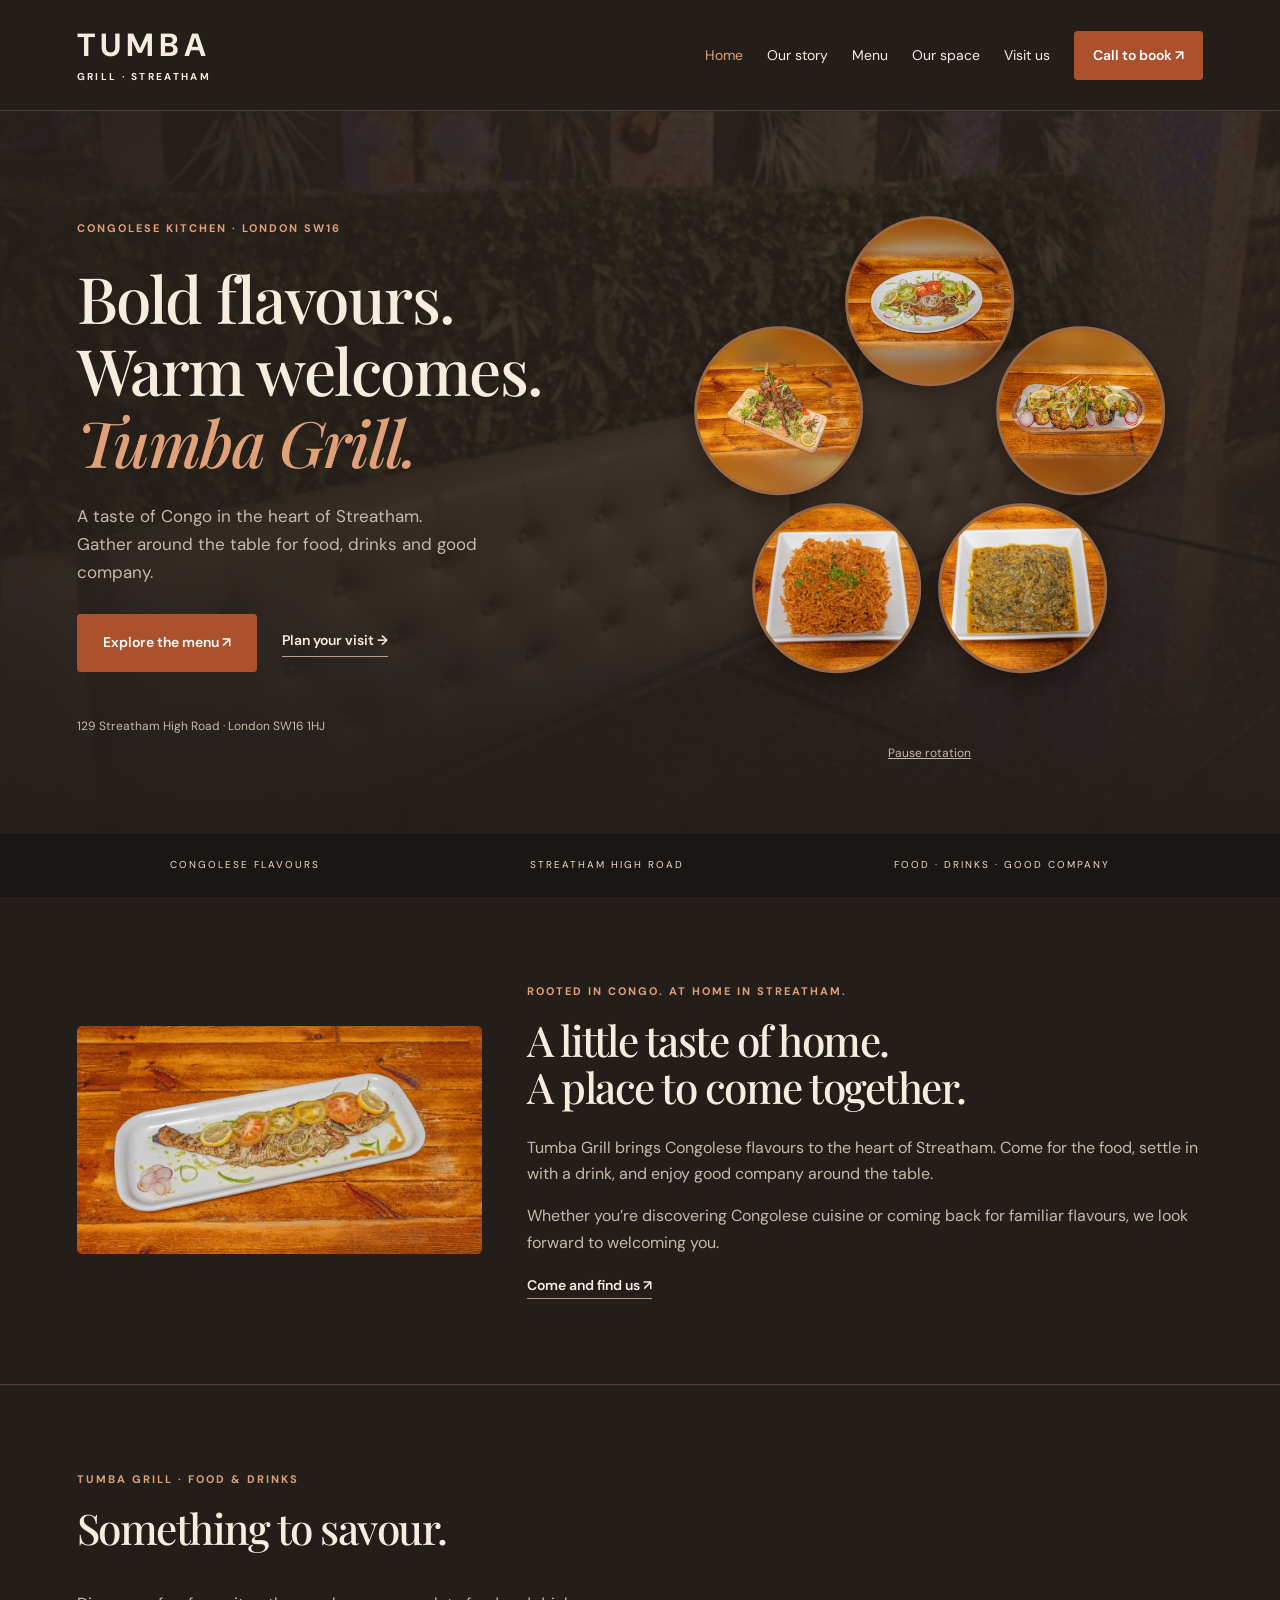
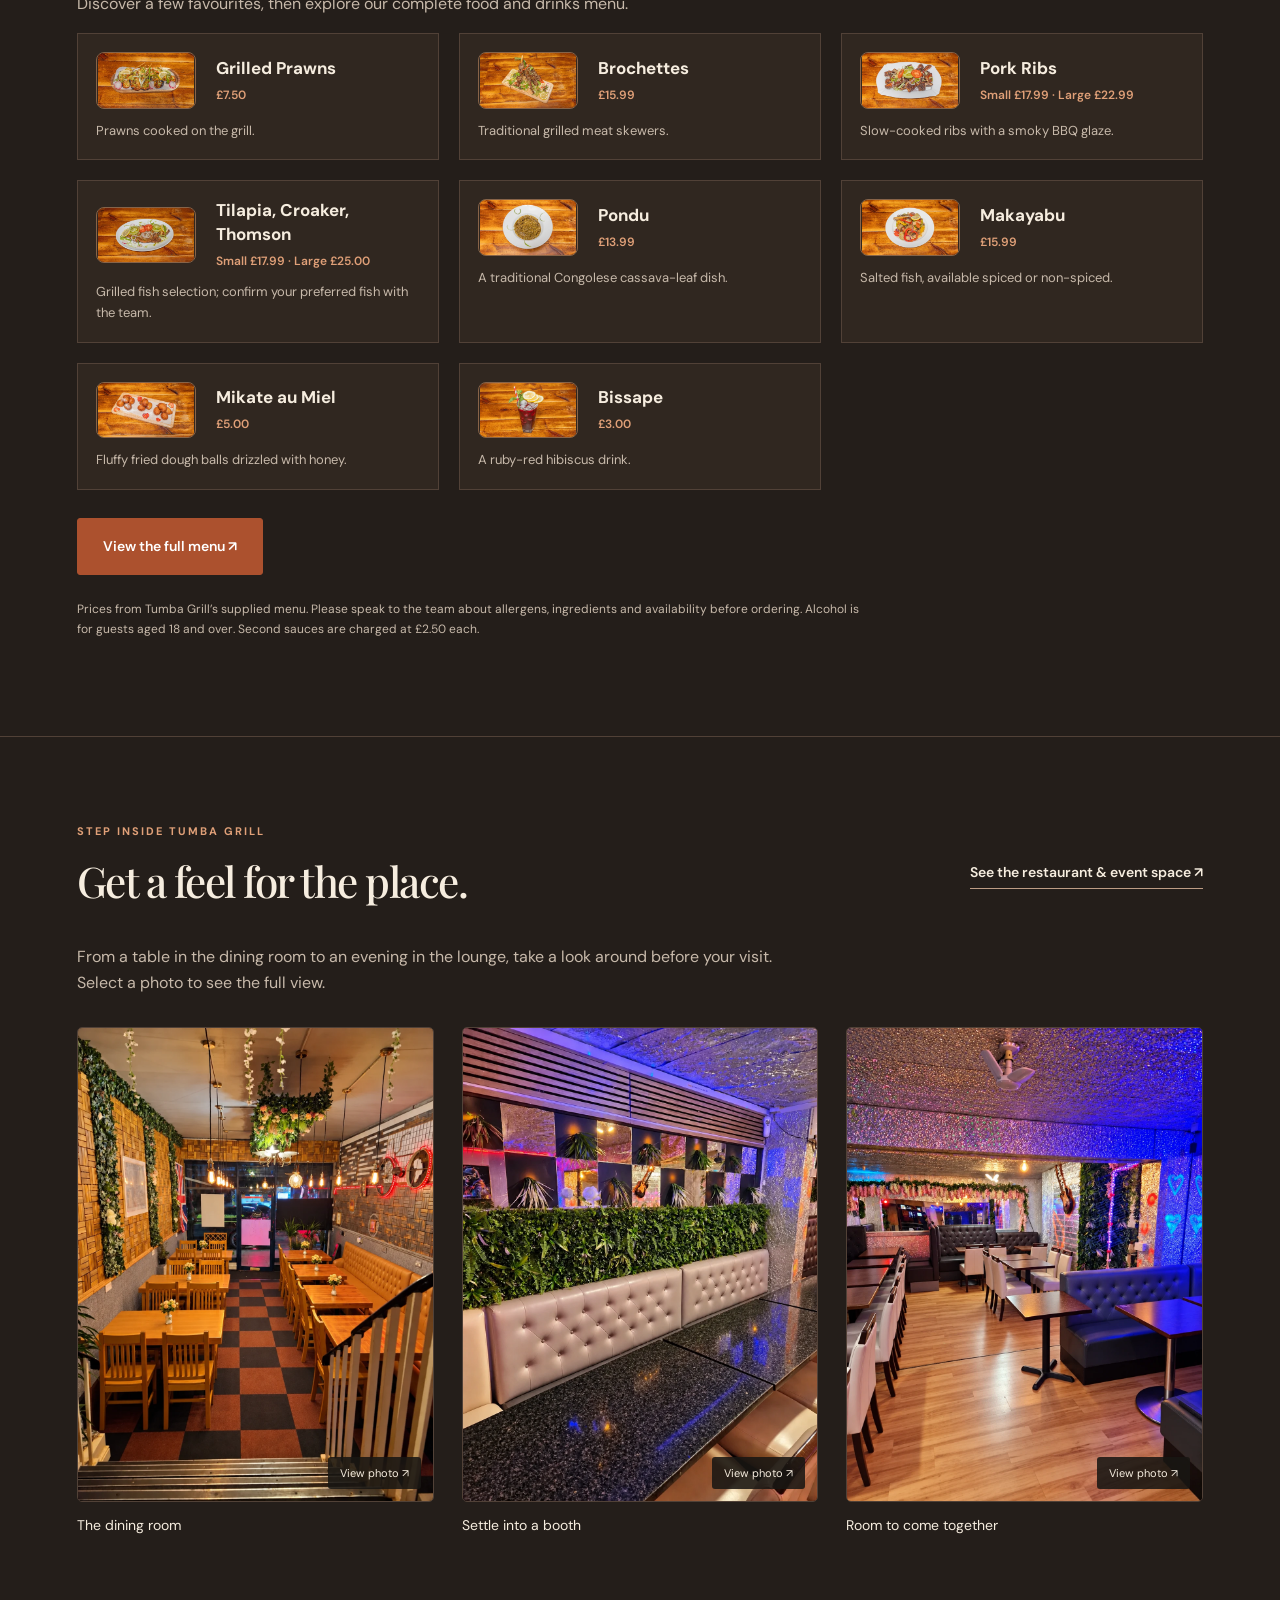
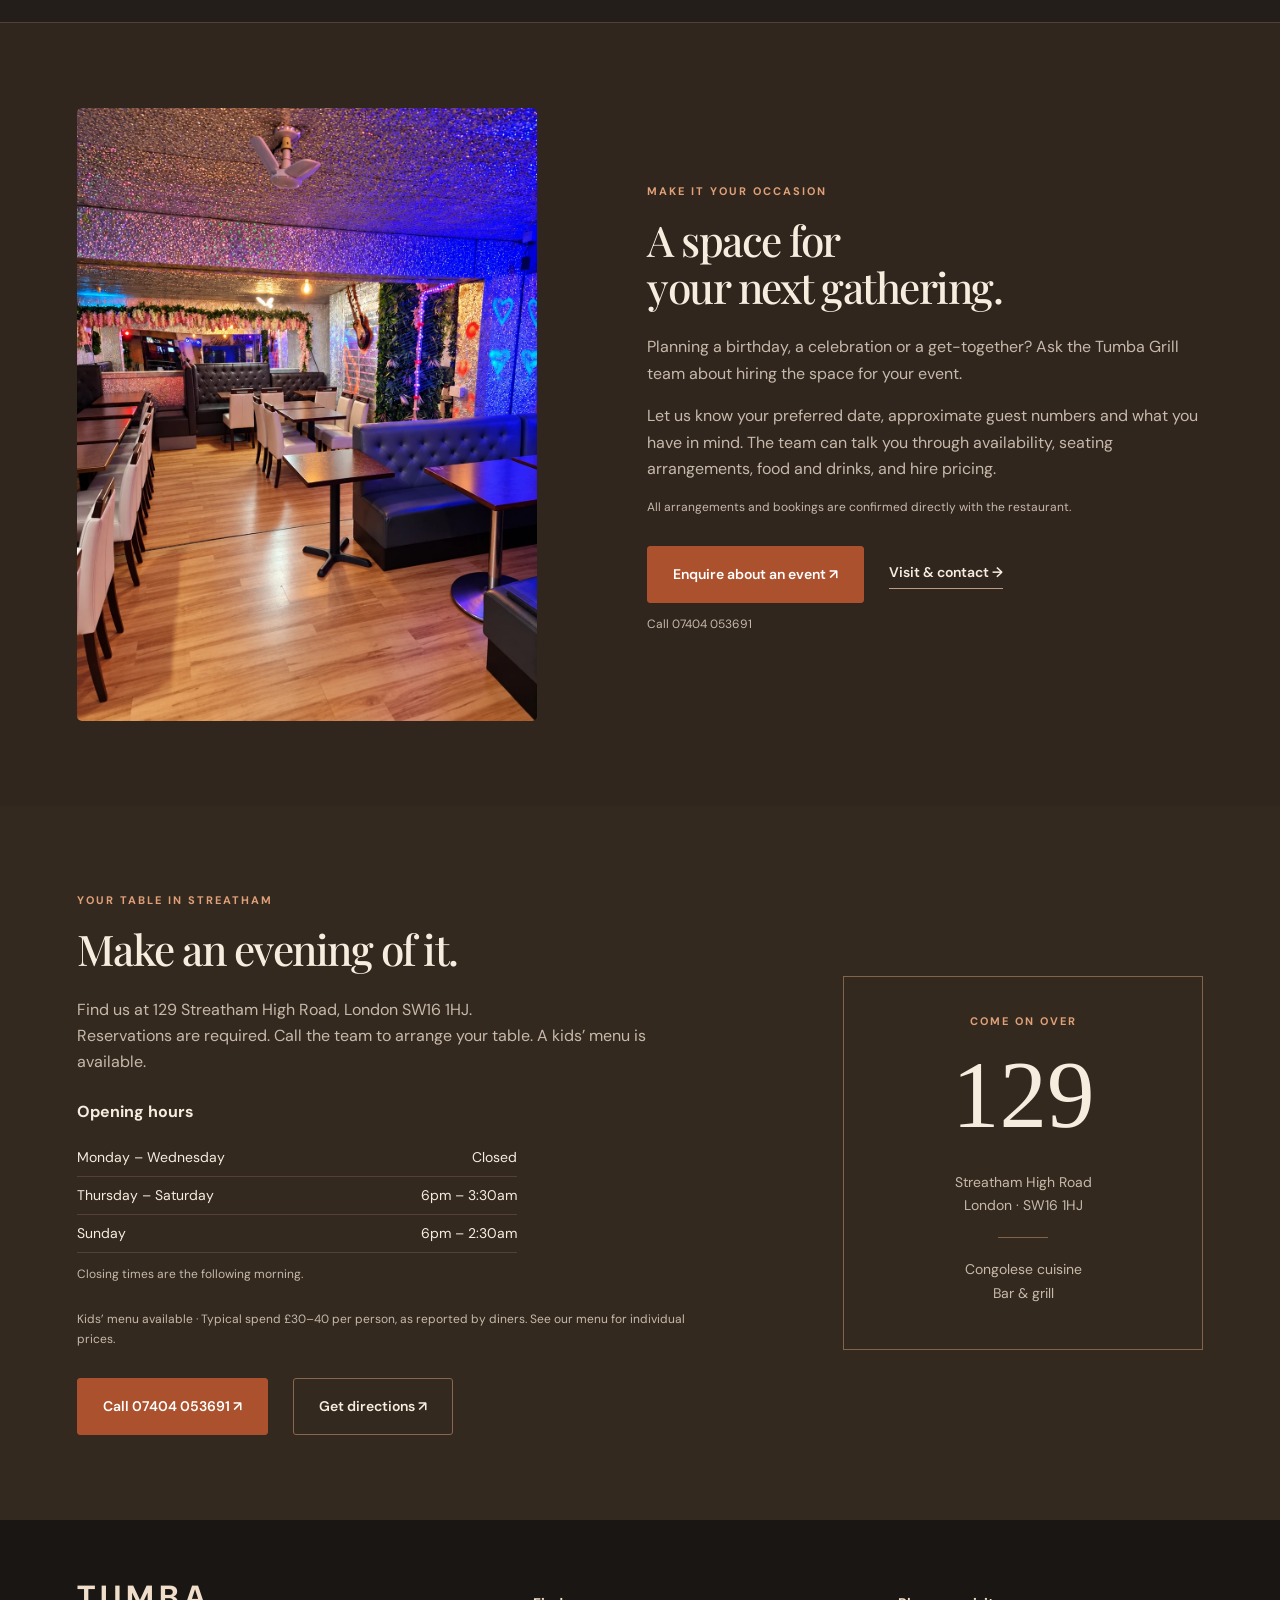
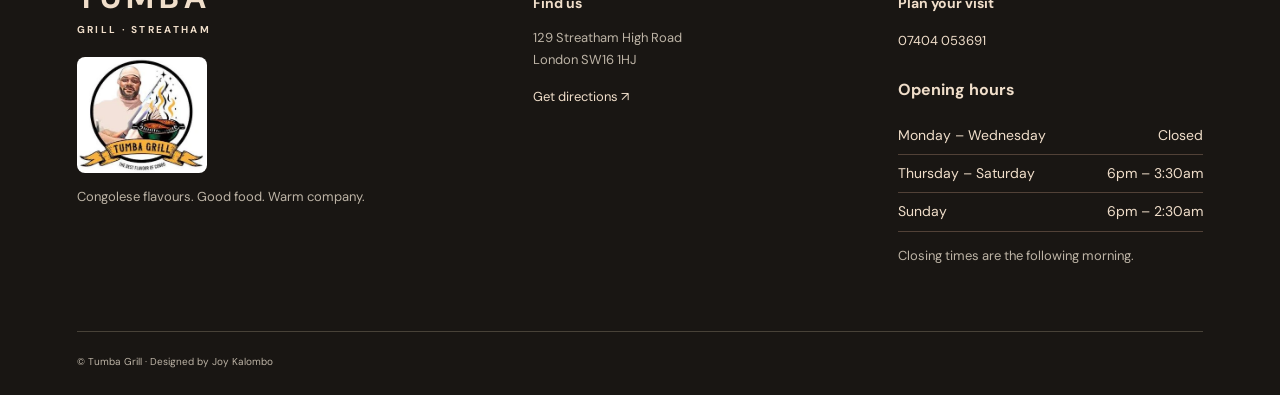
==== commit ad5811d6: "Make food photos open in the restaurant photo viewer" ====
--- a/index.html
+++ b/index.html
@@ -25,21 +25,21 @@
 </div>
 <figure class="hero-food" data-food-orbit aria-label="Five dishes photographed at Tumba Grill">
   <div class="food-orbit">
-    <span class="orbit-photo orbit-photo--wide orbit-photo--tilapia" style="--orbit-x: 50%; --orbit-y: 21%">
+    <a class="orbit-photo orbit-photo--wide orbit-photo--tilapia" style="--orbit-x: 50%; --orbit-y: 21%" href="img/TumbaGrill_Tilapia.webp" data-photo="img/TumbaGrill_Tilapia.webp" aria-label="Enlarge Whole grilled tilapia on a white platter">
       <img src="img/TumbaGrill_Tilapia.webp" width="672" height="378" alt="Whole grilled tilapia on a white platter" fetchpriority="high">
-    </span>
-    <span class="orbit-photo orbit-photo--wide orbit-photo--prawn" style="--orbit-x: 77.6%; --orbit-y: 41%">
+    </a>
+    <a class="orbit-photo orbit-photo--wide orbit-photo--prawn" style="--orbit-x: 77.6%; --orbit-y: 41%" href="img/TumbaGrill_Prawn.webp" data-photo="img/TumbaGrill_Prawn.webp" aria-label="Enlarge Grilled prawns on a wooden board">
       <img src="img/TumbaGrill_Prawn.webp" width="672" height="378" alt="Grilled prawns on a wooden board">
-    </span>
-    <span class="orbit-photo" style="--orbit-x: 67%; --orbit-y: 73.5%">
+    </a>
+    <a class="orbit-photo" style="--orbit-x: 67%; --orbit-y: 73.5%" href="img/TumbaGrill_Fumbwa.webp" data-photo="img/TumbaGrill_Fumbwa.webp" aria-label="Enlarge Fumbwa in a square white dish">
       <img src="img/TumbaGrill_Fumbwa.webp" width="672" height="378" alt="Fumbwa in a square white dish">
-    </span>
-    <span class="orbit-photo" style="--orbit-x: 33%; --orbit-y: 73.5%">
+    </a>
+    <a class="orbit-photo" style="--orbit-x: 33%; --orbit-y: 73.5%" href="img/TumbaGrill_Jollof.webp" data-photo="img/TumbaGrill_Jollof.webp" aria-label="Enlarge Jollof rice in a square white dish">
       <img src="img/TumbaGrill_Jollof.webp" width="672" height="378" alt="Jollof rice in a square white dish">
-    </span>
-    <span class="orbit-photo orbit-photo--wide orbit-photo--skewers" style="--orbit-x: 22.4%; --orbit-y: 41%">
+    </a>
+    <a class="orbit-photo orbit-photo--wide orbit-photo--skewers" style="--orbit-x: 22.4%; --orbit-y: 41%" href="img/TumbaGrill_Skewers.webp" data-photo="img/TumbaGrill_Skewers.webp" aria-label="Enlarge Grilled meat skewers on a wooden board">
       <img src="img/TumbaGrill_Skewers.webp" width="672" height="378" alt="Grilled meat skewers on a wooden board">
-    </span>
+    </a>
   </div>
   <button type="button" class="rotation-toggle" hidden>Pause rotation</button>
 </figure>
@@ -48,7 +48,7 @@
 </div>
 <section class="story section">
 
-<figure class="restaurant-photo"><img src="img/TumbaGrill_Croaker.webp" width="1024" height="576" loading="lazy" alt="Whole grilled croaker with lemon and sliced vegetables"></figure><div class="story-grid"><div class="eyebrow">ROOTED IN CONGO. AT HOME IN STREATHAM.</div>
+<figure class="restaurant-photo"><a class="dish-photo-link story-photo-link" href="img/TumbaGrill_Croaker.webp" data-photo="img/TumbaGrill_Croaker.webp" aria-label="Enlarge Whole grilled croaker with lemon and sliced vegetables"><img src="img/TumbaGrill_Croaker.webp" width="1024" height="576" loading="lazy" alt="Whole grilled croaker with lemon and sliced vegetables"></a></figure><div class="story-grid"><div class="eyebrow">ROOTED IN CONGO. AT HOME IN STREATHAM.</div>
 <h2>A little taste of home.<br>A place to come together.</h2>
 <div>
 <p>Tumba Grill brings Congolese flavours to the heart of Streatham. Come for the food, settle in with a drink, and enjoy good company around the table.</p>
@@ -56,7 +56,7 @@
 </div>
 </div>
 </section>
-<section class="section" id="menu"><div class="section-top"><div><div class="eyebrow">TUMBA GRILL · FOOD & DRINKS</div><h2>Something to savour.</h2></div></div><p>Discover a few favourites, then explore our complete food and drinks menu.</p><div class="menu-grid"><article class="menu-card" data-category="food"><img class="menu-thumbnail menu-thumbnail--restaurant" src="img/TumbaGrill_Prawn.webp" width="672" height="378" loading="lazy" alt="Grilled prawns with lemon and sliced vegetables"><div class="dish-title"><h3>Grilled Prawns</h3><span>£7.50</span></div><p>Prawns cooked on the grill.</p></article><article class="menu-card" data-category="food"><img class="menu-thumbnail menu-thumbnail--restaurant" src="img/TumbaGrill_Skewers.webp" width="672" height="378" loading="lazy" alt="Grilled meat skewers on a wooden serving board"><div class="dish-title"><h3>Brochettes</h3><span>£15.99</span></div><p>Traditional grilled meat skewers.</p></article><article class="menu-card" data-category="food"><img class="menu-thumbnail menu-thumbnail--restaurant" src="img/TumbaGrill_PorkRibs.webp" width="672" height="378" loading="lazy" alt="Grilled pork ribs with tomato and greens"><div class="dish-title"><h3>Pork Ribs</h3><span>Small £17.99 · Large £22.99</span></div><p>Slow-cooked ribs with a smoky BBQ glaze.</p></article><article class="menu-card" data-category="food"><img class="menu-thumbnail menu-thumbnail--restaurant" src="img/TumbaGrill_Tilapia.webp" width="672" height="378" loading="lazy" alt="Whole grilled tilapia from Tumba Grill’s fish selection"><div class="dish-title"><h3>Tilapia, Croaker, Thomson</h3><span>Small £17.99 · Large £25.00</span></div><p>Grilled fish selection; confirm your preferred fish with the team.</p></article><article class="menu-card" data-category="food"><img class="menu-thumbnail menu-thumbnail--restaurant" src="img/TumbaGrill_Pondu.webp" width="672" height="378" loading="lazy" alt="Congolese cassava leaves served on a white plate"><div class="dish-title"><h3>Pondu</h3><span>£13.99</span></div><p>A traditional Congolese cassava-leaf dish.</p></article><article class="menu-card" data-category="food"><img class="menu-thumbnail menu-thumbnail--restaurant" src="img/TumbaGrill_Makayabu.webp" width="672" height="378" loading="lazy" alt="Makayabu served with peppers, onions and lemon"><div class="dish-title"><h3>Makayabu</h3><span>£15.99</span></div><p>Salted fish, available spiced or non-spiced.</p></article><article class="menu-card" data-category="food"><img class="menu-thumbnail menu-thumbnail--restaurant" src="img/TumbaGrill_PufPuf.webp" width="672" height="378" loading="lazy" alt="Golden mikate served on a wooden board"><div class="dish-title"><h3>Mikate au Miel</h3><span>£5.00</span></div><p>Fluffy fried dough balls drizzled with honey.</p></article><article class="menu-card" data-category="drinks"><img class="menu-thumbnail menu-thumbnail--restaurant" src="img/TumbaGrill_Bissape.webp" width="672" height="378" loading="lazy" alt="Ruby-red bissape with ice and lemon"><div class="dish-title"><h3>Bissape</h3><span>£3.00</span></div><p>A ruby-red hibiscus drink.</p></article></div><div class="actions"><a class="button" href="menu.html">View the full menu ↗</a></div><p class="menu-note">Prices from Tumba Grill’s supplied menu. Please speak to the team about allergens, ingredients and availability before ordering. Alcohol is for guests aged 18 and over. Second sauces are charged at £2.50 each.</p></section>
+<section class="section" id="menu"><div class="section-top"><div><div class="eyebrow">TUMBA GRILL · FOOD & DRINKS</div><h2>Something to savour.</h2></div></div><p>Discover a few favourites, then explore our complete food and drinks menu.</p><div class="menu-grid"><article class="menu-card" data-category="food"><a class="dish-photo-link menu-photo-link" href="img/TumbaGrill_Prawn.webp" data-photo="img/TumbaGrill_Prawn.webp" aria-label="Enlarge Grilled prawns with lemon and sliced vegetables"><img class="menu-thumbnail menu-thumbnail--restaurant" src="img/TumbaGrill_Prawn.webp" width="672" height="378" loading="lazy" alt="Grilled prawns with lemon and sliced vegetables"></a><div class="dish-title"><h3>Grilled Prawns</h3><span>£7.50</span></div><p>Prawns cooked on the grill.</p></article><article class="menu-card" data-category="food"><a class="dish-photo-link menu-photo-link" href="img/TumbaGrill_Skewers.webp" data-photo="img/TumbaGrill_Skewers.webp" aria-label="Enlarge Grilled meat skewers on a wooden serving board"><img class="menu-thumbnail menu-thumbnail--restaurant" src="img/TumbaGrill_Skewers.webp" width="672" height="378" loading="lazy" alt="Grilled meat skewers on a wooden serving board"></a><div class="dish-title"><h3>Brochettes</h3><span>£15.99</span></div><p>Traditional grilled meat skewers.</p></article><article class="menu-card" data-category="food"><a class="dish-photo-link menu-photo-link" href="img/TumbaGrill_PorkRibs.webp" data-photo="img/TumbaGrill_PorkRibs.webp" aria-label="Enlarge Grilled pork ribs with tomato and greens"><img class="menu-thumbnail menu-thumbnail--restaurant" src="img/TumbaGrill_PorkRibs.webp" width="672" height="378" loading="lazy" alt="Grilled pork ribs with tomato and greens"></a><div class="dish-title"><h3>Pork Ribs</h3><span>Small £17.99 · Large £22.99</span></div><p>Slow-cooked ribs with a smoky BBQ glaze.</p></article><article class="menu-card" data-category="food"><a class="dish-photo-link menu-photo-link" href="img/TumbaGrill_Tilapia.webp" data-photo="img/TumbaGrill_Tilapia.webp" aria-label="Enlarge Whole grilled tilapia from Tumba Grill’s fish selection"><img class="menu-thumbnail menu-thumbnail--restaurant" src="img/TumbaGrill_Tilapia.webp" width="672" height="378" loading="lazy" alt="Whole grilled tilapia from Tumba Grill’s fish selection"></a><div class="dish-title"><h3>Tilapia, Croaker, Thomson</h3><span>Small £17.99 · Large £25.00</span></div><p>Grilled fish selection; confirm your preferred fish with the team.</p></article><article class="menu-card" data-category="food"><a class="dish-photo-link menu-photo-link" href="img/TumbaGrill_Pondu.webp" data-photo="img/TumbaGrill_Pondu.webp" aria-label="Enlarge Congolese cassava leaves served on a white plate"><img class="menu-thumbnail menu-thumbnail--restaurant" src="img/TumbaGrill_Pondu.webp" width="672" height="378" loading="lazy" alt="Congolese cassava leaves served on a white plate"></a><div class="dish-title"><h3>Pondu</h3><span>£13.99</span></div><p>A traditional Congolese cassava-leaf dish.</p></article><article class="menu-card" data-category="food"><a class="dish-photo-link menu-photo-link" href="img/TumbaGrill_Makayabu.webp" data-photo="img/TumbaGrill_Makayabu.webp" aria-label="Enlarge Makayabu served with peppers, onions and lemon"><img class="menu-thumbnail menu-thumbnail--restaurant" src="img/TumbaGrill_Makayabu.webp" width="672" height="378" loading="lazy" alt="Makayabu served with peppers, onions and lemon"></a><div class="dish-title"><h3>Makayabu</h3><span>£15.99</span></div><p>Salted fish, available spiced or non-spiced.</p></article><article class="menu-card" data-category="food"><a class="dish-photo-link menu-photo-link" href="img/TumbaGrill_PufPuf.webp" data-photo="img/TumbaGrill_PufPuf.webp" aria-label="Enlarge Golden mikate served on a wooden board"><img class="menu-thumbnail menu-thumbnail--restaurant" src="img/TumbaGrill_PufPuf.webp" width="672" height="378" loading="lazy" alt="Golden mikate served on a wooden board"></a><div class="dish-title"><h3>Mikate au Miel</h3><span>£5.00</span></div><p>Fluffy fried dough balls drizzled with honey.</p></article><article class="menu-card" data-category="drinks"><a class="dish-photo-link menu-photo-link" href="img/TumbaGrill_Bissape.webp" data-photo="img/TumbaGrill_Bissape.webp" aria-label="Enlarge Ruby-red bissape with ice and lemon"><img class="menu-thumbnail menu-thumbnail--restaurant" src="img/TumbaGrill_Bissape.webp" width="672" height="378" loading="lazy" alt="Ruby-red bissape with ice and lemon"></a><div class="dish-title"><h3>Bissape</h3><span>£3.00</span></div><p>A ruby-red hibiscus drink.</p></article></div><div class="actions"><a class="button" href="menu.html">View the full menu ↗</a></div><p class="menu-note">Prices from Tumba Grill’s supplied menu. Please speak to the team about allergens, ingredients and availability before ordering. Alcohol is for guests aged 18 and over. Second sauces are charged at £2.50 each.</p></section>
 <section class="section venue-gallery" id="gallery"><div class="section-top"><div><div class="eyebrow">STEP INSIDE TUMBA GRILL</div><h2>Get a feel for the place.</h2></div><a class="text-link" href="space.html">See the restaurant & event space ↗</a></div><p class="gallery-intro">From a table in the dining room to an evening in the lounge, take a look around before your visit. Select a photo to see the full view.</p><div class="venue-grid"><figure class="venue-card"><a href="img/venue-dining-tidy.webp" data-photo="img/venue-dining-tidy.webp" data-caption="The dining room" aria-label="View photo: The dining room"><img src="img/venue-dining-tidy.webp" width="900" height="1200" loading="lazy" alt="Wooden tables, warm lighting and cushioned seating in the dining room."><span class="photo-open" aria-hidden="true">View photo ↗</span></a><figcaption>The dining room</figcaption></figure><figure class="venue-card"><a href="img/venue-booths-tidy.webp" data-photo="img/venue-booths-tidy.webp" data-caption="Settle into a booth" aria-label="View photo: Settle into a booth"><img src="img/venue-booths-tidy.webp" width="900" height="1200" loading="lazy" alt="Upholstered booth seating, greenery and table details."><span class="photo-open" aria-hidden="true">View photo ↗</span></a><figcaption>Settle into a booth</figcaption></figure><figure class="venue-card"><a href="img/venue-lounge-tidy.webp" data-photo="img/venue-lounge-tidy.webp" data-caption="Room to come together" aria-label="View photo: Room to come together"><img src="img/venue-lounge-tidy.webp" width="900" height="1200" loading="lazy" alt="A view of the lounge seating and tables."><span class="photo-open" aria-hidden="true">View photo ↗</span></a><figcaption>Room to come together</figcaption></figure></div></section><section class="section venue-events" id="events"><figure class="event-photo"><a href="img/venue-lounge-tidy.webp" data-photo="img/venue-lounge-tidy.webp" data-caption="The lounge space" aria-label="View the full lounge photo"><img src="img/venue-lounge-tidy.webp" width="900" height="1200" loading="lazy" alt="Lounge tables and upholstered seating at Tumba Grill"></a></figure><div><div class="eyebrow">MAKE IT YOUR OCCASION</div><h2>A space for<br>your next gathering.</h2><p>Planning a birthday, a celebration or a get-together? Ask the Tumba Grill team about hiring the space for your event.</p><p>Let us know your preferred date, approximate guest numbers and what you have in mind. The team can talk you through availability, seating arrangements, food and drinks, and hire pricing.</p><p class="event-note">All arrangements and bookings are confirmed directly with the restaurant.</p><div class="actions"><a class="button" href="tel:+447404053691">Enquire about an event ↗</a><a class="text-link" href="contact.html">Visit & contact →</a></div><p class="event-phone">Call 07404 053691</p></div></section><section class="visit section">
 <div>
 <div class="eyebrow">YOUR TABLE IN STREATHAM</div>
--- a/css/tumba.css
+++ b/css/tumba.css
@@ -51,16 +51,15 @@
   background: #a26032 url('../img/menu-tabletop.webp') center / cover no-repeat;
 }
 
-.photo-frame.real-dish::before {
-  content: '';
-  position: absolute;
-  inset: 0;
-  background: #36201114;
+.menu-card .menu-thumbnail.photo-frame,
+.menu-card .menu-thumbnail--restaurant {
+  height: auto;
+  aspect-ratio: 16 / 9;
+  object-fit: contain;
+  border-radius: 8px;
 }
 
 .menu-card .menu-thumbnail.photo-frame {
-  height: auto;
-  border-radius: 8px;
   background: #a26032 url('../img/menu-tabletop.webp') center / cover no-repeat;
 }
 
@@ -74,8 +73,7 @@
   filter: drop-shadow(1px 3px 2px #28140866);
 }
 
-.photo-frame .photo-subject img,
-.tray-dish img {
+.photo-frame .photo-subject img {
   position: absolute;
   inset: 0;
   display: block;
@@ -111,53 +109,77 @@
   box-shadow: 0 1px 1px #47230c55;
 }
 
-.story .story-dish {
-  border: 1px solid #876348;
-  border-radius: 8px;
-}
-
 .hero-food {
   width: 100%;
   min-width: 0;
 }
 
-.tray-stage {
-  display: grid;
-  place-items: center;
+.food-orbit {
+  position: relative;
   width: min(100%, 550px);
   margin-inline: auto;
   aspect-ratio: 1;
-  border-radius: 50%;
-  background: radial-gradient(circle, #a1693630 38%, #2a211b00 72%);
-}
-
-.hero-tray {
-  position: relative;
+}
+
+.orbit-photo {
+  position: absolute;
   isolation: isolate;
-  width: 92%;
+  display: grid;
+  place-items: center;
+  top: var(--orbit-y);
+  left: var(--orbit-x);
+  width: 31%;
   aspect-ratio: 1;
-  border: clamp(4px, .7vw, 9px) solid #754322;
+  translate: -50% -50%;
+  border: clamp(1px, .35vw, 3px) solid #9c6945;
   border-radius: 50%;
   overflow: hidden;
-  background:
-    radial-gradient(ellipse at 43% 33%, #ffda8e1a 8%, #3b190817 56%, #29130770 100%),
-    #945327 url('../img/menu-tabletop.webp') center / cover no-repeat;
-  box-shadow: inset 0 0 0 1px #edb97a88, inset 0 0 0 5px #4f280f80,
-    inset 0 0 18px 7px #3b1f0c77, 0 3px 0 #402513, 0 16px 35px #0008;
-}
-
-.tray-dish {
-  top: var(--tray-top);
-  left: var(--tray-left);
-  width: var(--tray-size);
-  transform: rotate(var(--tray-angle));
-}
-
-[data-rotation-enabled] .hero-tray {
-  animation: tray-revolve 80s linear infinite;
-}
-
-[data-rotation-enabled].is-paused .hero-tray {
+  background: #89532b;
+  box-shadow: 0 9px 23px #1209057a;
+}
+
+.orbit-photo img {
+  display: block;
+  width: 100%;
+  height: 100%;
+  object-fit: cover;
+}
+
+.orbit-photo--wide::before {
+  content: '';
+  position: absolute;
+  inset: -8%;
+  z-index: -1;
+  background: var(--orbit-image) center / cover no-repeat;
+  filter: blur(11px) brightness(.85);
+}
+
+.orbit-photo--tilapia { --orbit-image: url('../img/TumbaGrill_Tilapia.webp'); }
+.orbit-photo--prawn { --orbit-image: url('../img/TumbaGrill_Prawn.webp'); }
+.orbit-photo--skewers { --orbit-image: url('../img/TumbaGrill_Skewers.webp'); }
+
+.orbit-photo--wide img {
+  position: absolute;
+  top: 50%;
+  left: 50%;
+  width: 113%;
+  height: auto;
+  translate: -50% -50%;
+  object-fit: contain;
+  mask-image: linear-gradient(transparent, #000 12%, #000 88%, transparent);
+}
+
+[data-rotation-enabled] .food-orbit,
+[data-rotation-enabled] .orbit-photo {
+  animation: orbit-revolve 80s linear infinite;
+}
+
+[data-rotation-enabled] .orbit-photo {
+  animation-direction: reverse;
+}
+
+[data-rotation-enabled].is-paused .food-orbit,
+[data-rotation-enabled].is-paused .orbit-photo {
   animation-play-state: paused;
 }
 
@@ -172,107 +194,18 @@
   text-decoration: underline;
 }
 
-@keyframes tray-revolve {
+@keyframes orbit-revolve {
   to { transform: rotate(360deg); }
 }
 
 @media (prefers-reduced-motion: reduce) {
-  [data-rotation-enabled] .hero-tray { animation: none; }
+  [data-rotation-enabled] .food-orbit,
+  [data-rotation-enabled] .orbit-photo { animation: none; }
   .rotation-toggle { display: none; }
 }
 
 
 /* Subject outlines in the original photograph coordinate space. */
-.dish-TumbaGrill_Jollof {
-  --dish-clip:polygon(30.92% 16.37%, 69.41% 15.20%, 70.72% 17.54%, 75.00% 79.53%, 74.34% 81.29%, 26.32% 82.46%, 25.66% 80.70%, 29.61% 18.13%);
-  --dish-center:50.33% 48.83%;
-  --dish-x:-0.33%;
-  --dish-y:1.17%;
-  --dish-angle:1deg;
-}
-
-.dish-TumbaGrill_Prawn {
-  --dish-clip:polygon(13.16% 45.03%, 15.46% 36.26%, 17.76% 28.65%, 21.38% 25.15%, 29.28% 24.56%, 36.18% 27.49%, 48.36% 16.96%, 49.67% 16.96%, 40.79% 26.90%, 50.00% 21.05%, 50.66% 22.81%, 47.04% 27.49%, 55.59% 19.30%, 56.25% 19.88%, 52.96% 25.73%, 61.51% 26.32%, 64.80% 21.64%, 66.78% 27.49%, 75.33% 26.32%, 80.26% 28.65%, 84.54% 36.26%, 85.53% 45.61%, 84.87% 54.97%, 82.57% 61.99%, 79.61% 67.25%, 75.00% 70.76%, 24.01% 72.51%, 19.08% 71.35%, 15.79% 64.91%, 13.82% 57.31%);
-  --dish-center:49.34% 44.74%;
-  --dish-x:0.66%;
-  --dish-y:5.26%;
-}
-
-.dish-TumbaGrill_Tilapia {
-  --dish-clip:polygon(18.75% 47.95%, 20.72% 39.18%, 24.67% 32.16%, 30.59% 26.90%, 37.17% 22.81%, 45.72% 20.47%, 53.95% 19.88%, 61.18% 21.64%, 67.11% 24.56%, 72.37% 30.41%, 75.99% 36.26%, 77.96% 43.86%, 78.62% 50.29%, 77.63% 59.06%, 75.00% 65.50%, 70.72% 71.35%, 64.14% 75.44%, 57.24% 78.36%, 49.34% 80.12%, 41.45% 80.12%, 34.21% 77.19%, 28.95% 73.68%, 24.01% 68.42%, 20.72% 61.99%, 18.75% 54.97%);
-  --dish-center:48.68% 50.00%;
-  --dish-x:1.32%;
-  --dish-y:0.00%;
-  --dish-angle:4deg;
-}
-
-.dish-TumbaGrill_Skewers {
-  --dish-clip:polygon(22.70% 54.97%, 30.59% 32.75%, 33.55% 29.24%, 36.84% 29.24%, 39.14% 31.58%, 41.12% 20.47%, 39.80% 14.62%, 37.50% 12.28%, 35.86% 8.77%, 41.78% 8.19%, 43.42% 4.09%, 44.74% 4.09%, 44.74% 12.87%, 47.37% 16.96%, 48.03% 21.64%, 50.33% 19.30%, 53.62% 22.81%, 54.93% 28.07%, 57.89% 33.33%, 59.54% 38.60%, 61.18% 43.86%, 63.82% 49.71%, 66.78% 52.05%, 74.34% 57.31%, 76.32% 59.65%, 76.32% 62.57%, 71.38% 84.80%, 69.74% 90.06%, 67.43% 91.23%, 64.47% 89.47%, 24.01% 63.16%, 22.37% 59.65%);
-  --dish-center:49.34% 47.66%;
-  --dish-x:0.66%;
-  --dish-y:2.34%;
-  --dish-angle:-22deg;
-}
-
-.dish-TumbaGrill_Fumbwa {
-  --dish-clip:polygon(28.95% 14.62%, 69.08% 13.45%, 70.39% 14.04%, 71.05% 18.13%, 74.34% 76.61%, 74.01% 79.53%, 25.99% 81.29%, 25.33% 79.53%, 28.29% 16.96%);
-  --dish-center:49.84% 47.37%;
-  --dish-x:0.16%;
-  --dish-y:2.63%;
-  --dish-angle:1deg;
-}
-
-.dish-TumbaGrill_Croaker {
-  --dish-clip:polygon(9.87% 67.25%, 10.20% 52.05%, 15.13% 40.94%, 75.33% 12.28%, 81.91% 14.62%, 85.53% 26.90%, 85.86% 39.18%, 82.57% 48.54%, 20.72% 87.13%, 14.47% 84.21%, 10.20% 77.78%);
-  --dish-center:47.86% 49.71%;
-  --dish-x:2.14%;
-  --dish-y:0.29%;
-  --dish-angle:15deg;
-}
-
-.dish-TumbaGrill_PorkRibs {
-  --dish-clip:polygon(16.12% 36.26%, 23.68% 25.73%, 33.55% 18.71%, 51.32% 18.71%, 62.50% 26.32%, 70.07% 23.39%, 77.63% 30.99%, 83.22% 44.44%, 82.24% 61.99%, 76.32% 73.10%, 65.79% 81.29%, 54.93% 84.21%, 36.51% 81.87%, 24.34% 73.10%, 18.09% 60.82%, 16.12% 47.37%);
-  --dish-center:49.67% 51.46%;
-  --dish-x:0.33%;
-  --dish-y:-1.46%;
-}
-
-.dish-TumbaGrill_Pondu {
-  --dish-clip:ellipse(27.14% 40.94% at 50.16% 46.78%);
-  --dish-center:50.16% 46.78%;
-  --dish-x:-0.16%;
-  --dish-y:3.22%;
-}
-
-.dish-TumbaGrill_Makayabu {
-  --dish-clip:ellipse(25.33% 36.26% at 49.67% 50.29%);
-  --dish-center:49.67% 50.29%;
-  --dish-x:0.33%;
-  --dish-y:-0.29%;
-}
-
-.dish-TumbaGrill_PufPuf {
-  --dish-clip:polygon(15.79% 56.73%, 12.83% 46.78%, 20.72% 33.92%, 31.58% 15.79%, 41.12% 12.87%, 72.70% 26.32%, 82.89% 39.77%, 81.91% 57.31%, 76.32% 69.01%, 67.43% 74.85%, 43.75% 63.74%, 23.03% 54.97%);
-  --dish-center:47.86% 43.86%;
-  --dish-x:2.14%;
-  --dish-y:6.14%;
-  --dish-angle:-16deg;
-}
-
-.dish-TumbaGrill_Bissape {
-  --dish-clip:polygon(34.87% 7.02%, 36.18% 6.43%, 38.82% 14.04%, 41.12% 13.45%, 43.75% 12.87%, 44.74% 15.79%, 42.76% 21.05%, 44.41% 23.98%, 46.38% 18.71%, 49.67% 15.20%, 54.28% 14.62%, 58.88% 17.54%, 60.53% 21.05%, 63.49% 22.81%, 65.79% 24.56%, 66.12% 28.07%, 64.80% 32.16%, 62.17% 35.67%, 59.54% 37.43%, 60.53% 41.52%, 59.54% 48.54%, 57.57% 71.35%, 55.26% 85.96%, 53.62% 92.40%, 44.74% 91.81%, 43.09% 87.72%, 40.79% 69.01%, 38.49% 49.71%, 37.83% 38.60%, 38.82% 35.09%, 36.84% 31.58%, 32.89% 32.75%, 29.93% 36.84%, 29.61% 33.33%, 30.92% 28.65%, 33.55% 26.32%, 37.50% 24.56%);
-  --dish-center:47.86% 49.42%;
-  --dish-x:2.14%;
-  --dish-y:0.58%;
-}
-
-.dish-TumbaGrill_Samosa {
-  --dish-clip:polygon(23.03% 60.23%, 26.32% 50.29%, 33.22% 42.69%, 42.11% 37.43%, 41.12% 32.16%, 43.75% 26.32%, 41.78% 21.05%, 42.11% 9.94%, 45.72% 4.09%, 51.97% 2.92%, 57.24% 7.60%, 58.88% 17.54%, 56.58% 25.73%, 50.99% 31.58%, 55.92% 33.33%, 64.80% 28.07%, 73.68% 26.32%, 78.62% 34.50%, 78.95% 46.20%, 75.99% 57.31%, 67.76% 69.59%, 58.55% 76.02%, 42.11% 85.38%, 32.57% 83.04%, 24.01% 75.44%);
-  --dish-center:50.99% 44.15%;
-  --dish-x:-0.99%;
-  --dish-y:5.85%;
-}
-
 .dish-s0-2 {
   --dish-clip:ellipse(27.05% 22.13% at 49.18% 47.54%);
   --dish-center:49.18% 47.54%;
@@ -336,43 +269,6 @@
   --rim-h:54.10%;
 }
 
-.dish-TumbaGrill_Wings {
-  --dish-clip:polygon(17.76% 46.20%, 19.08% 39.18%, 21.05% 36.26%, 21.71% 30.99%, 24.34% 29.24%, 30.92% 28.65%, 36.51% 26.90%, 40.13% 26.32%, 41.45% 28.65%, 45.07% 26.32%, 50.00% 25.15%, 54.28% 26.32%, 57.89% 29.24%, 60.86% 27.49%, 65.46% 28.07%, 69.74% 26.90%, 73.03% 29.82%, 75.99% 33.33%, 78.62% 39.77%, 79.93% 47.37%, 79.61% 53.80%, 77.96% 59.65%, 74.34% 65.50%, 69.41% 68.42%, 26.97% 68.42%, 23.03% 66.67%, 20.07% 61.99%, 18.09% 55.56%);
-  --dish-center:48.85% 46.78%;
-  --dish-x:1.15%;
-  --dish-y:3.22%;
-}
-
-.dish-TumbaGrill_Ntaba {
-  --dish-clip:ellipse(32.73% 25.15% at 49.84% 51.46%);
-  --dish-center:49.84% 51.46%;
-  --dish-x:0.16%;
-  --dish-y:-1.46%;
-  --dish-angle:3deg;
-}
-
-.dish-TumbaGrill_PorkBelly {
-  --dish-clip:polygon(15.13% 41.52%, 17.76% 32.16%, 21.38% 22.22%, 25.33% 21.64%, 32.57% 18.71%, 42.43% 16.37%, 50.66% 15.79%, 62.50% 17.54%, 68.75% 19.30%, 72.04% 19.30%, 75.00% 26.32%, 77.96% 34.50%, 79.61% 43.86%, 79.28% 53.80%, 77.96% 63.16%, 77.96% 69.59%, 75.33% 71.93%, 66.78% 76.02%, 58.55% 78.95%, 47.70% 80.12%, 36.84% 78.95%, 27.63% 76.02%, 21.05% 75.44%, 17.11% 69.59%, 15.46% 61.40%, 14.80% 53.22%, 14.80% 47.37%);
-  --dish-center:47.20% 47.95%;
-  --dish-x:2.80%;
-  --dish-y:2.05%;
-}
-
-.dish-TumbaGrill_GrillNgolo {
-  --dish-clip:polygon(13.82% 51.46%, 17.76% 44.44%, 77.96% 15.20%, 82.89% 16.96%, 88.16% 32.16%, 88.16% 44.44%, 83.22% 52.05%, 25.66% 73.10%, 18.42% 69.01%, 14.47% 61.40%);
-  --dish-center:50.99% 44.15%;
-  --dish-x:-0.99%;
-  --dish-y:5.85%;
-  --dish-angle:12deg;
-}
-
-.dish-TumbaGrill_LibokeNgolo {
-  --dish-clip:ellipse(28.62% 36.55% at 49.67% 51.17%);
-  --dish-center:49.67% 51.17%;
-  --dish-x:0.33%;
-  --dish-y:-1.17%;
-}
-
 .dish-s1-1 {
   --dish-clip:ellipse(28.69% 22.13% at 50.82% 48.36%);
   --dish-center:50.82% 48.36%;
@@ -382,35 +278,6 @@
   --rim-h:53.28%;
 }
 
-.dish-TumbaGrill_MeatPlatter {
-  --dish-clip:polygon(16.45% 40.94%, 22.37% 31.58%, 28.95% 30.41%, 31.25% 22.22%, 37.17% 15.79%, 39.47% 5.85%, 46.71% 5.85%, 48.68% 22.81%, 54.28% 16.37%, 60.53% 21.64%, 62.83% 32.75%, 72.37% 43.27%, 76.97% 60.23%, 79.61% 73.10%, 72.70% 84.21%, 64.80% 87.72%, 57.89% 81.29%, 50.66% 84.21%, 43.75% 78.95%, 32.57% 67.84%, 22.70% 66.08%, 14.80% 53.22%);
-  --dish-center:47.20% 46.78%;
-  --dish-x:2.80%;
-  --dish-y:3.22%;
-}
-
-.dish-TumbaGrill_FishPlatter {
-  --dish-clip:polygon(15.46% 52.63%, 17.11% 44.44%, 27.30% 36.84%, 27.96% 25.73%, 31.25% 22.22%, 36.51% 13.45%, 38.16% 14.62%, 47.37% 22.81%, 53.62% 21.64%, 61.18% 26.90%, 73.36% 46.78%, 80.59% 45.61%, 85.86% 51.46%, 87.17% 63.16%, 83.22% 73.10%, 75.33% 77.19%, 68.42% 74.85%, 58.55% 81.29%, 51.32% 88.89%, 43.09% 83.04%, 38.49% 75.44%, 29.61% 71.35%, 18.75% 66.08%);
-  --dish-center:51.32% 51.17%;
-  --dish-x:-1.32%;
-  --dish-y:-1.17%;
-}
-
-.dish-TumbaGrill_Madesu {
-  --dish-clip:polygon(31.91% 11.11%, 72.04% 12.28%, 76.32% 84.80%, 24.34% 85.38%);
-  --dish-center:50.33% 48.25%;
-  --dish-x:-0.33%;
-  --dish-y:1.75%;
-  --dish-angle:-1deg;
-}
-
-.dish-TumbaGrill_GreenVegetables {
-  --dish-clip:ellipse(26.32% 39.18% at 50.00% 49.71%);
-  --dish-center:50.00% 49.71%;
-  --dish-x:0.00%;
-  --dish-y:0.29%;
-}
-
 .dish-s1-8 {
   --dish-clip:ellipse(28.69% 22.13% at 50.00% 47.54%);
   --dish-center:50.00% 47.54%;
@@ -429,35 +296,6 @@
   --rim-h:54.10%;
 }
 
-.dish-TumbaGrill_Plantain {
-  --dish-clip:polygon(28.62% 7.60%, 30.59% 4.09%, 33.88% 6.43%, 40.79% 21.05%, 46.71% 33.33%, 49.67% 37.43%, 51.97% 32.75%, 56.91% 34.50%, 62.50% 41.52%, 65.79% 54.39%, 64.80% 66.08%, 60.20% 77.19%, 50.33% 86.55%, 43.09% 81.29%, 37.50% 71.35%, 36.18% 61.99%, 36.84% 49.71%, 40.13% 43.86%, 41.12% 38.60%, 34.54% 24.56%);
-  --dish-center:47.20% 45.32%;
-  --dish-x:2.80%;
-  --dish-y:4.68%;
-}
-
-.dish-TumbaGrill_Attieke {
-  --dish-clip:polygon(16.12% 42.11%, 20.39% 39.77%, 21.71% 33.33%, 26.32% 28.65%, 33.55% 26.32%, 43.75% 25.73%, 49.34% 27.49%, 59.21% 24.56%, 60.20% 19.88%, 63.16% 14.04%, 66.45% 12.87%, 70.07% 14.04%, 73.68% 16.96%, 76.32% 21.64%, 78.29% 24.56%, 86.18% 49.71%, 86.51% 55.56%, 81.25% 59.06%, 21.38% 84.21%, 20.07% 82.46%, 19.08% 73.68%);
-  --dish-center:51.32% 48.54%;
-  --dish-x:-1.32%;
-  --dish-y:1.46%;
-  --dish-angle:14deg;
-}
-
-.dish-TumbaGrill_Kwangas {
-  --dish-clip:ellipse(24.51% 38.01% at 50.16% 52.05%);
-  --dish-center:50.16% 52.05%;
-  --dish-x:-0.16%;
-  --dish-y:-2.05%;
-}
-
-.dish-TumbaGrill_Yam {
-  --dish-clip:polygon(24.01% 7.02%, 26.64% 4.68%, 33.22% 8.19%, 42.11% 20.47%, 46.05% 29.24%, 49.67% 32.75%, 51.64% 28.65%, 57.24% 26.90%, 60.53% 33.33%, 59.54% 39.77%, 64.47% 31.58%, 66.78% 15.79%, 69.08% 10.53%, 70.72% 12.28%, 72.70% 21.64%, 72.70% 35.09%, 69.08% 49.12%, 68.09% 61.40%, 63.16% 75.44%, 55.59% 84.80%, 48.36% 87.13%, 40.46% 82.46%, 35.20% 71.93%, 33.22% 57.89%, 35.20% 45.61%, 36.51% 38.01%, 31.25% 24.56%, 24.67% 16.37%);
-  --dish-center:48.36% 45.91%;
-  --dish-x:1.64%;
-  --dish-y:4.09%;
-}
-
 .dish-s2-0 {
   --dish-clip:ellipse(26.64% 20.90% at 49.59% 50.41%);
   --dish-center:49.59% 50.41%;
@@ -465,20 +303,6 @@
   --dish-y:-0.41%;
   --rim-w:65.57%;
   --rim-h:50.82%;
-}
-
-.dish-TumbaGrill_FouFou {
-  --dish-clip:ellipse(25.33% 35.96% at 53.62% 47.08%);
-  --dish-center:53.62% 47.08%;
-  --dish-x:-3.62%;
-  --dish-y:2.92%;
-}
-
-.dish-TumbaGrill_ChiliSauce {
-  --dish-clip:ellipse(21.71% 38.89% at 52.30% 51.17%);
-  --dish-center:52.30% 51.17%;
-  --dish-x:-2.30%;
-  --dish-y:-1.17%;
 }
 
 .dish-s2-3 {
@@ -666,13 +490,6 @@
   --dish-y:0.41%;
 }
 
-.dish-TumbaGrill_GingerJuice {
-  --dish-clip:polygon(40.79% 11.70%, 49.01% 12.87%, 49.01% 19.88%, 55.59% 19.88%, 58.55% 25.73%, 57.57% 46.78%, 51.97% 60.82%, 51.64% 76.02%, 57.57% 83.63%, 56.25% 90.06%, 42.43% 90.06%, 40.13% 85.96%, 46.38% 77.78%, 46.71% 60.82%, 41.78% 51.46%, 39.80% 33.92%, 37.17% 24.56%);
-  --dish-center:47.86% 50.88%;
-  --dish-x:2.14%;
-  --dish-y:-0.88%;
-}
-
 .dish-menu-fanta {
   --dish-clip:polygon(14.75% 51.64%, 27.87% 40.16%, 38.52% 42.62%, 38.52% 28.69%, 54.10% 19.67%, 68.03% 17.21%, 71.31% 16.39%, 81.15% 22.95%, 80.33% 35.25%, 76.23% 42.62%, 72.13% 46.72%, 68.03% 70.49%, 59.02% 77.87%, 43.44% 76.23%, 37.70% 67.21%, 26.23% 67.21%, 18.85% 63.11%);
   --dish-center:47.95% 47.13%;
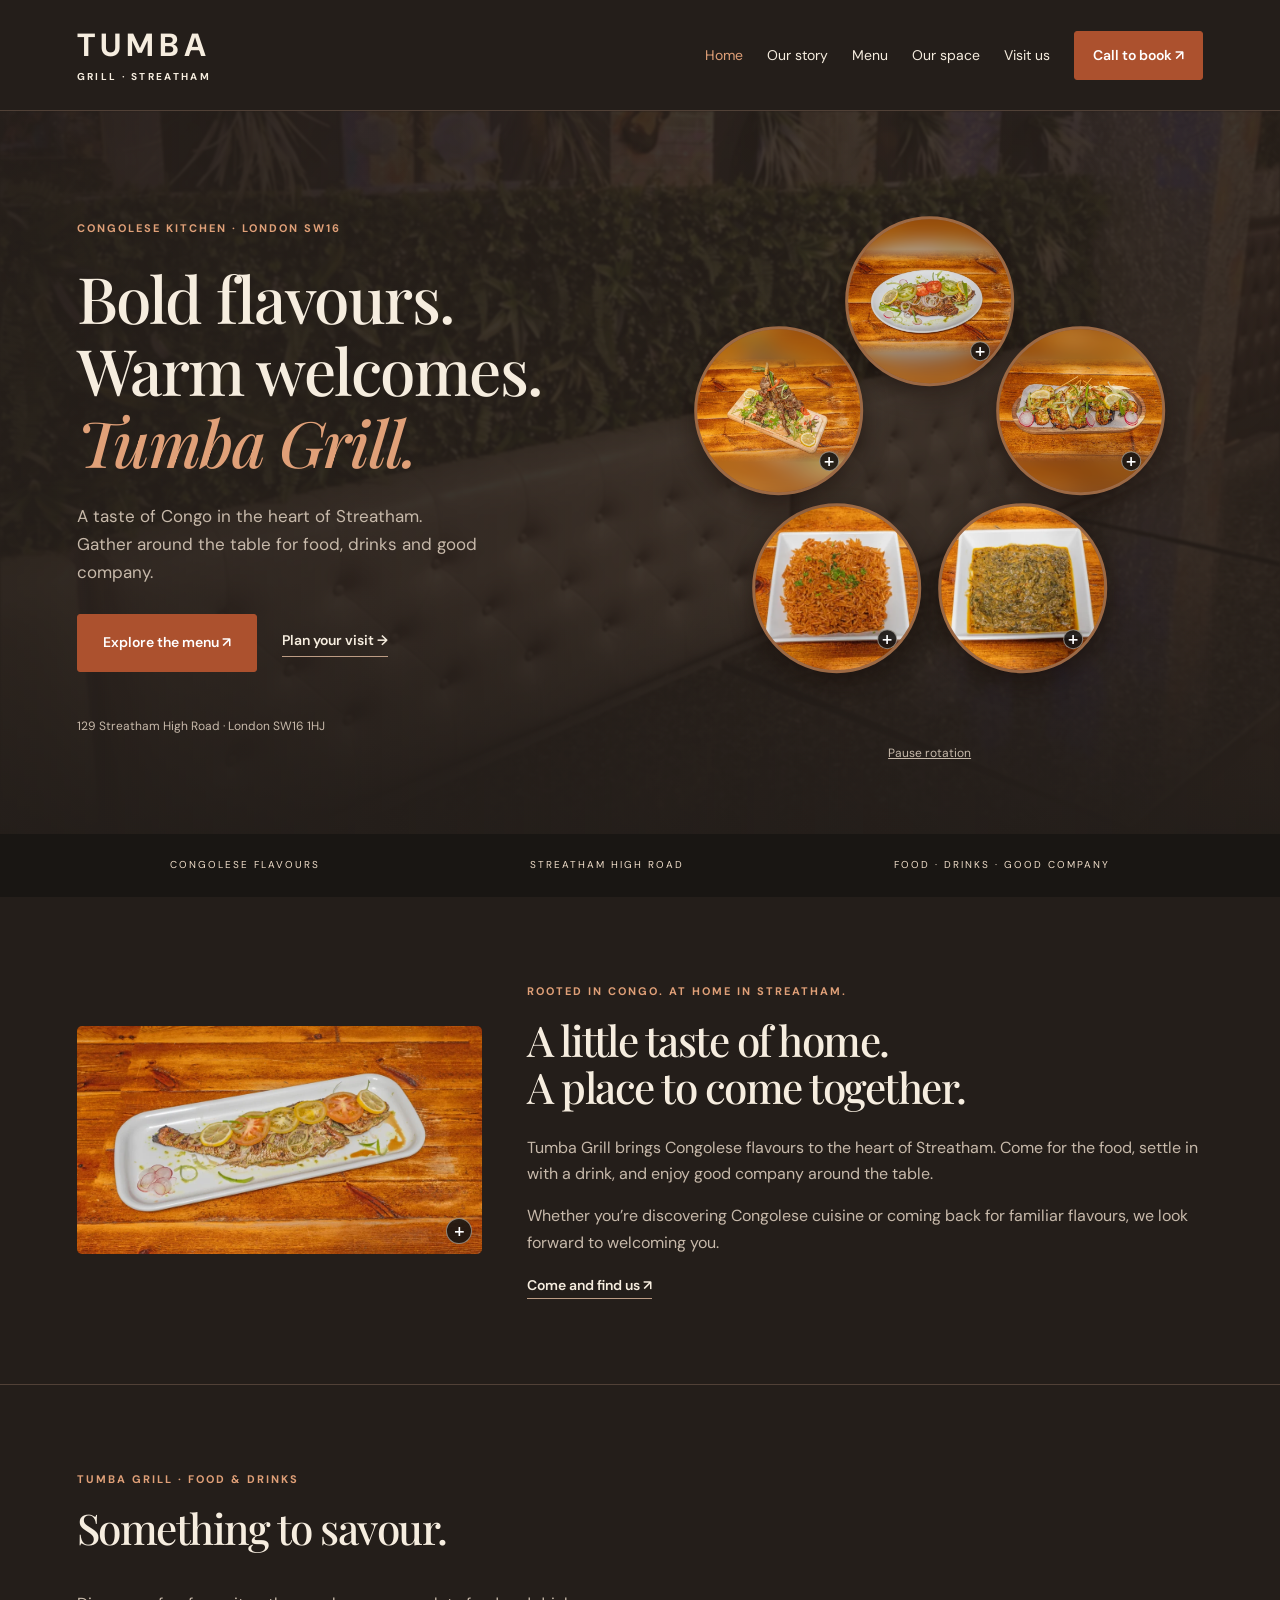
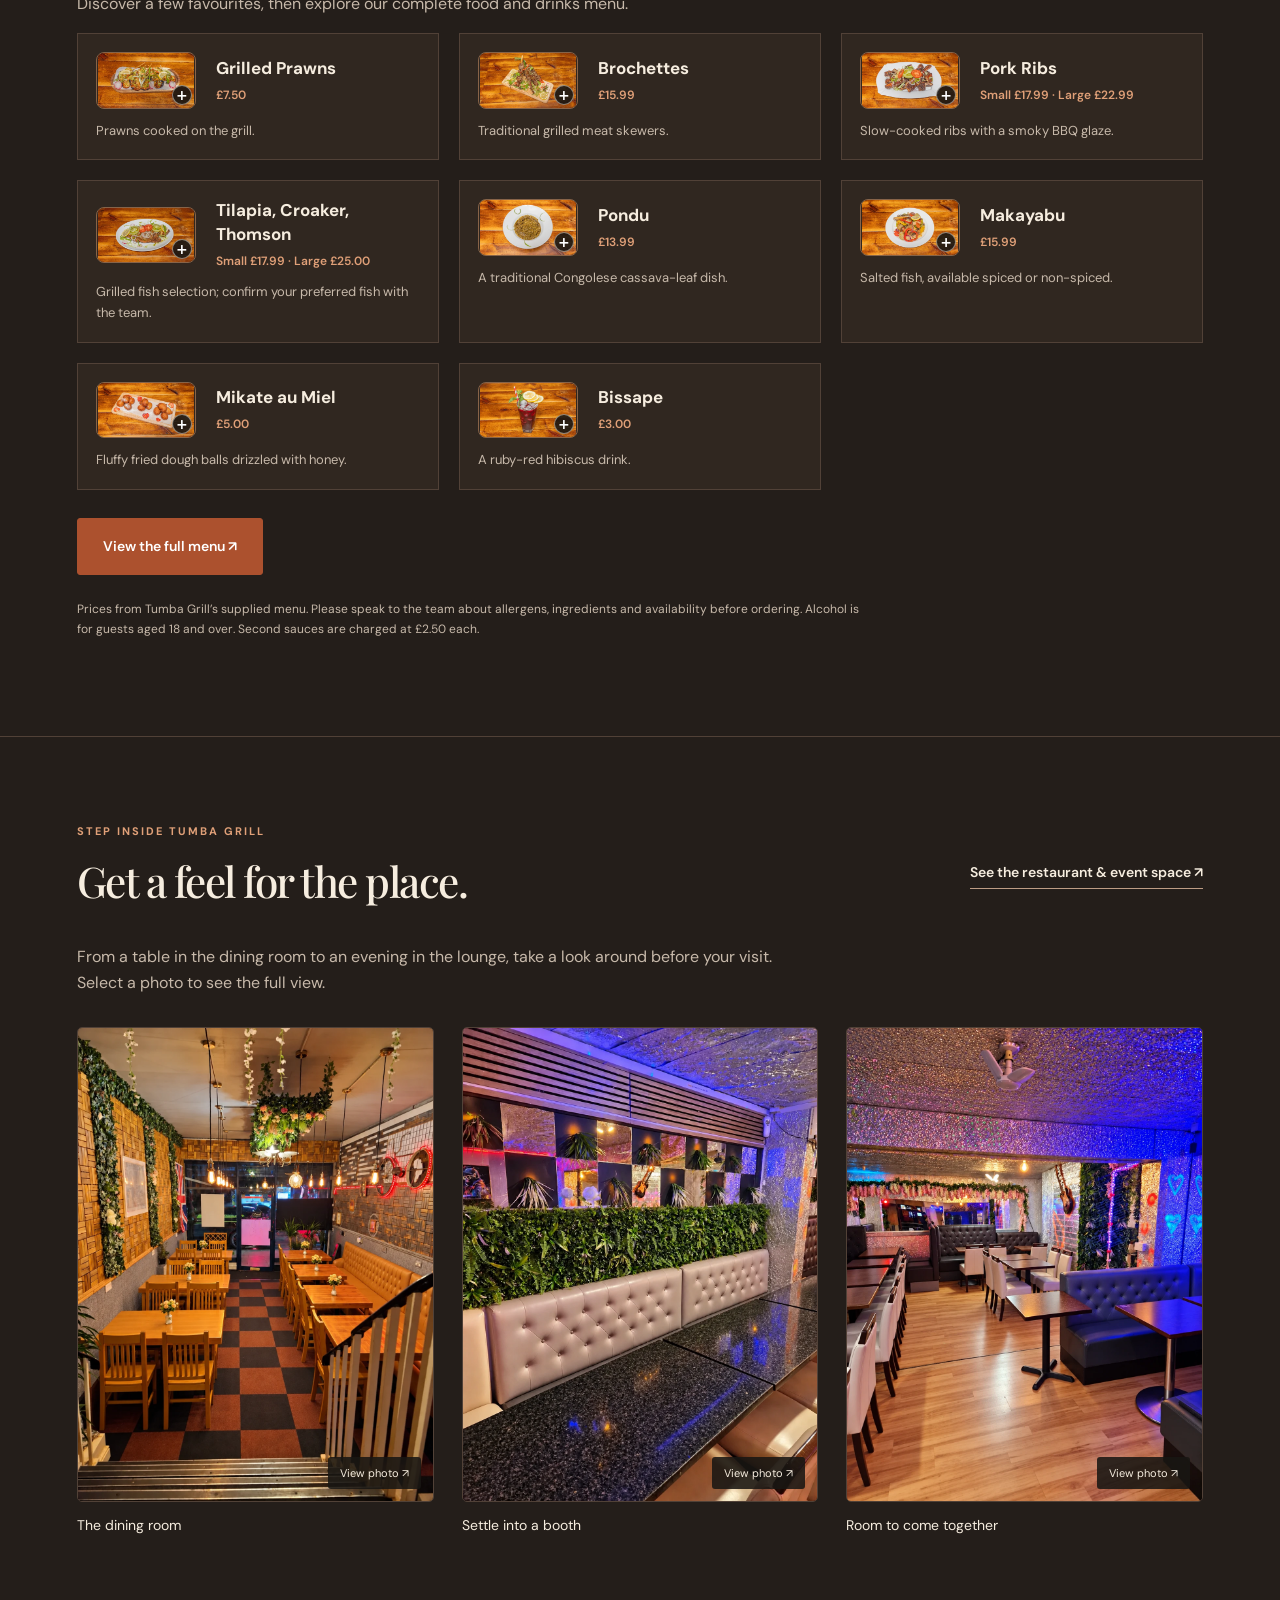
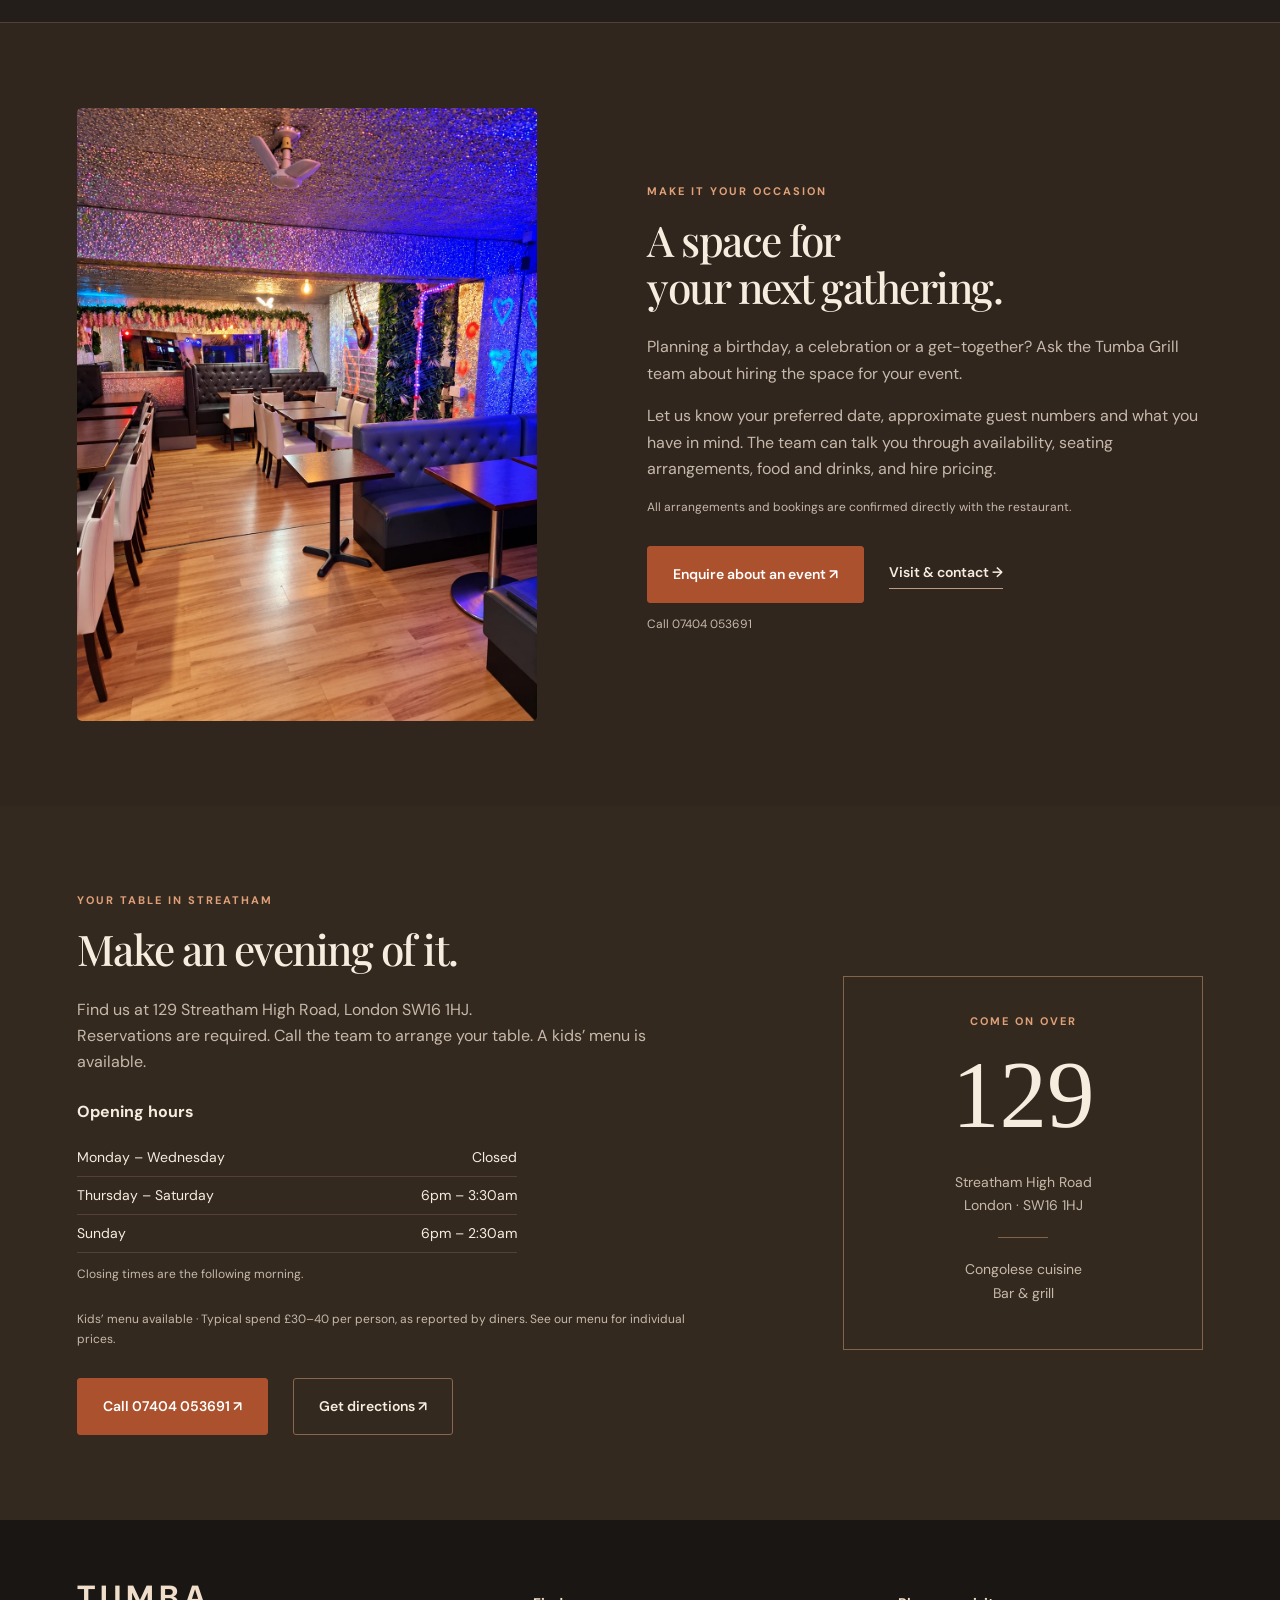
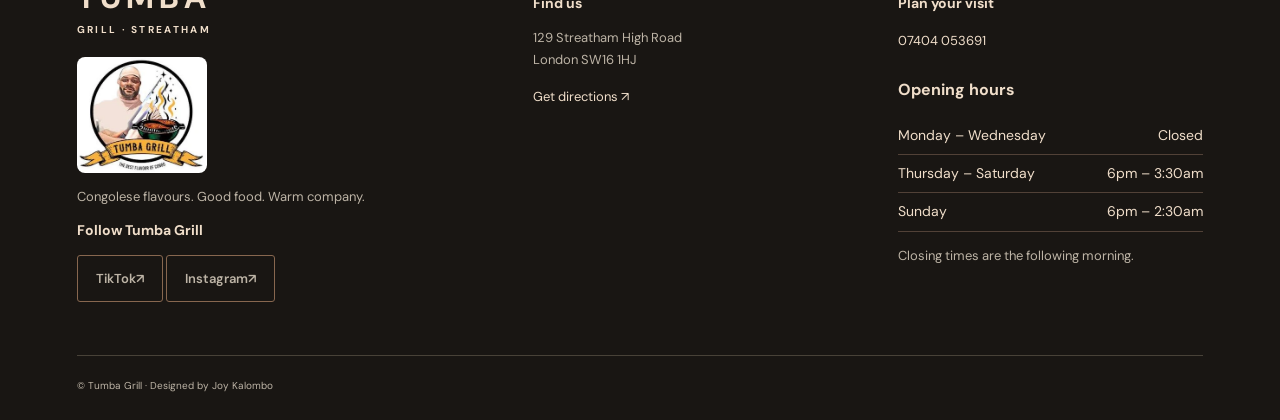
==== commit 495efb9f: "Add Tumba Grill TikTok and Instagram links" ====
--- a/index.html
+++ b/index.html
@@ -75,6 +75,11 @@
 <div class="footer-grid">
 <div><a class="brand" href="index.html">TUMBA<span>GRILL · STREATHAM</span></a>
 <img class="restaurant-logo" src="img/tumba-logo.webp" width="150" height="134" loading="lazy" alt="Tumba Grill logo: the best flavour of Congo"><p>Congolese flavours. Good food. Warm company.</p>
+<h3>Follow Tumba Grill</h3>
+<p>
+  <a class="button outline small" href="https://www.tiktok.com/@tumbagrill?_r=1&amp;_t=ZN-96EyTakrtkU">TikTok <span aria-hidden="true">↗</span></a>
+  <a class="button outline small" href="https://www.instagram.com/tumbaagrill/">Instagram <span aria-hidden="true">↗</span></a>
+</p>
 </div>
 <div>
 <h3>Find us</h3>
--- a/css/tumba.css
+++ b/css/tumba.css
@@ -517,3 +517,119 @@
   --dish-x:-1.23%;
   --dish-y:1.64%;
 }
+
+/* Image links keep the menu grid intact and open the existing photo viewer. */
+.dish-photo-link,
+.orbit-photo[data-photo] {
+  cursor: zoom-in;
+}
+
+.dish-photo-link {
+  position: relative;
+  display: block;
+}
+
+.menu-photo-link {
+  grid-column: 1;
+  grid-row: 1;
+  width: fit-content;
+}
+
+.dish-photo-link::after,
+.orbit-photo[data-photo]::after {
+  content: '+';
+  position: absolute;
+  right: 4px;
+  bottom: 4px;
+  display: grid;
+  place-items: center;
+  width: 18px;
+  height: 18px;
+  border: 1px solid #f6eddf80;
+  border-radius: 50%;
+  background: #191613e6;
+  color: #fff;
+  font: 600 14px/1 system-ui, sans-serif;
+  pointer-events: none;
+}
+
+.orbit-photo[data-photo]::after {
+  right: 13%;
+  bottom: 13%;
+}
+
+.story-photo-link::after {
+  right: 10px;
+  bottom: 10px;
+  width: 24px;
+  height: 24px;
+}
+
+[data-rotation-enabled]:has(.orbit-photo:hover, .orbit-photo:focus-visible)
+  :is(.food-orbit, .orbit-photo),
+body:has(.photo-dialog[open]) [data-rotation-enabled] :is(.food-orbit, .orbit-photo) {
+  animation-play-state: paused;
+}
+
+.photo-dialog .photo-full {
+  max-width: min(1000px, 85vw);
+  max-height: 77dvh;
+}
+
+@media (max-width: 600px) {
+  .photo-dialog {
+    max-width: 100vw;
+    padding-inline: 0;
+    border-inline: 0;
+  }
+
+  .photo-dialog .photo-full {
+    max-width: 100vw;
+  }
+
+  .photo-dialog .photo-caption {
+    padding-inline: 12px;
+  }
+}
+
+/* Food section shortcuts follow the order of the printed menu. */
+.food-section-links {
+  margin: 0 0 35px;
+  padding: 0 0 20px;
+  border-bottom: 1px solid var(--line);
+}
+
+.food-section-links-title {
+  margin: 0 0 9px;
+  color: var(--ink);
+  font-size: 14px;
+  font-weight: 700;
+}
+
+.food-section-links ul {
+  display: flex;
+  flex-wrap: wrap;
+  gap: 8px;
+  margin: 0;
+  padding: 0;
+  list-style: none;
+}
+
+.food-section-links a {
+  display: inline-flex;
+  align-items: center;
+  min-height: 40px;
+  padding: 6px 13px;
+  border: 1px solid var(--line);
+  border-radius: 6px;
+  font-size: 14px;
+}
+
+.food-section-links a:hover {
+  color: var(--copper);
+  border-color: var(--copper);
+}
+
+.menu-group-title[id] {
+  scroll-margin-top: 18px;
+}
